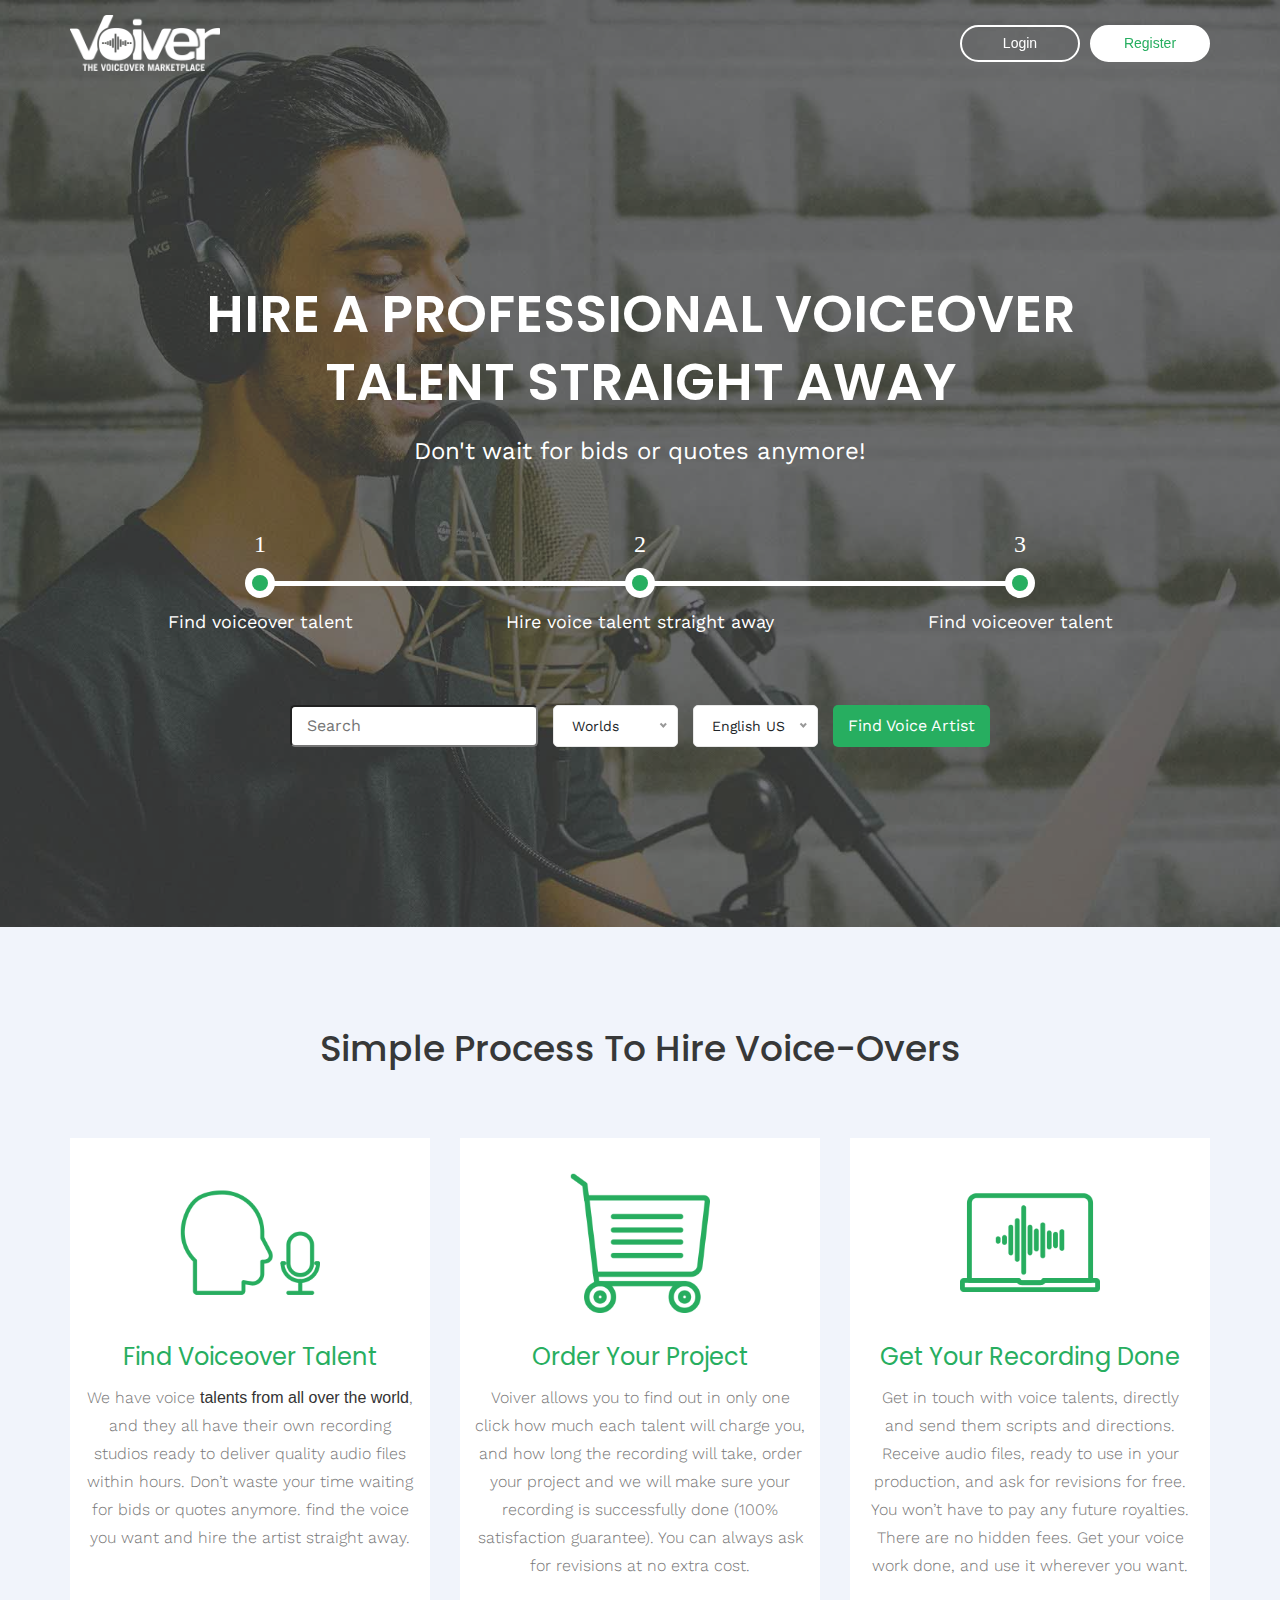
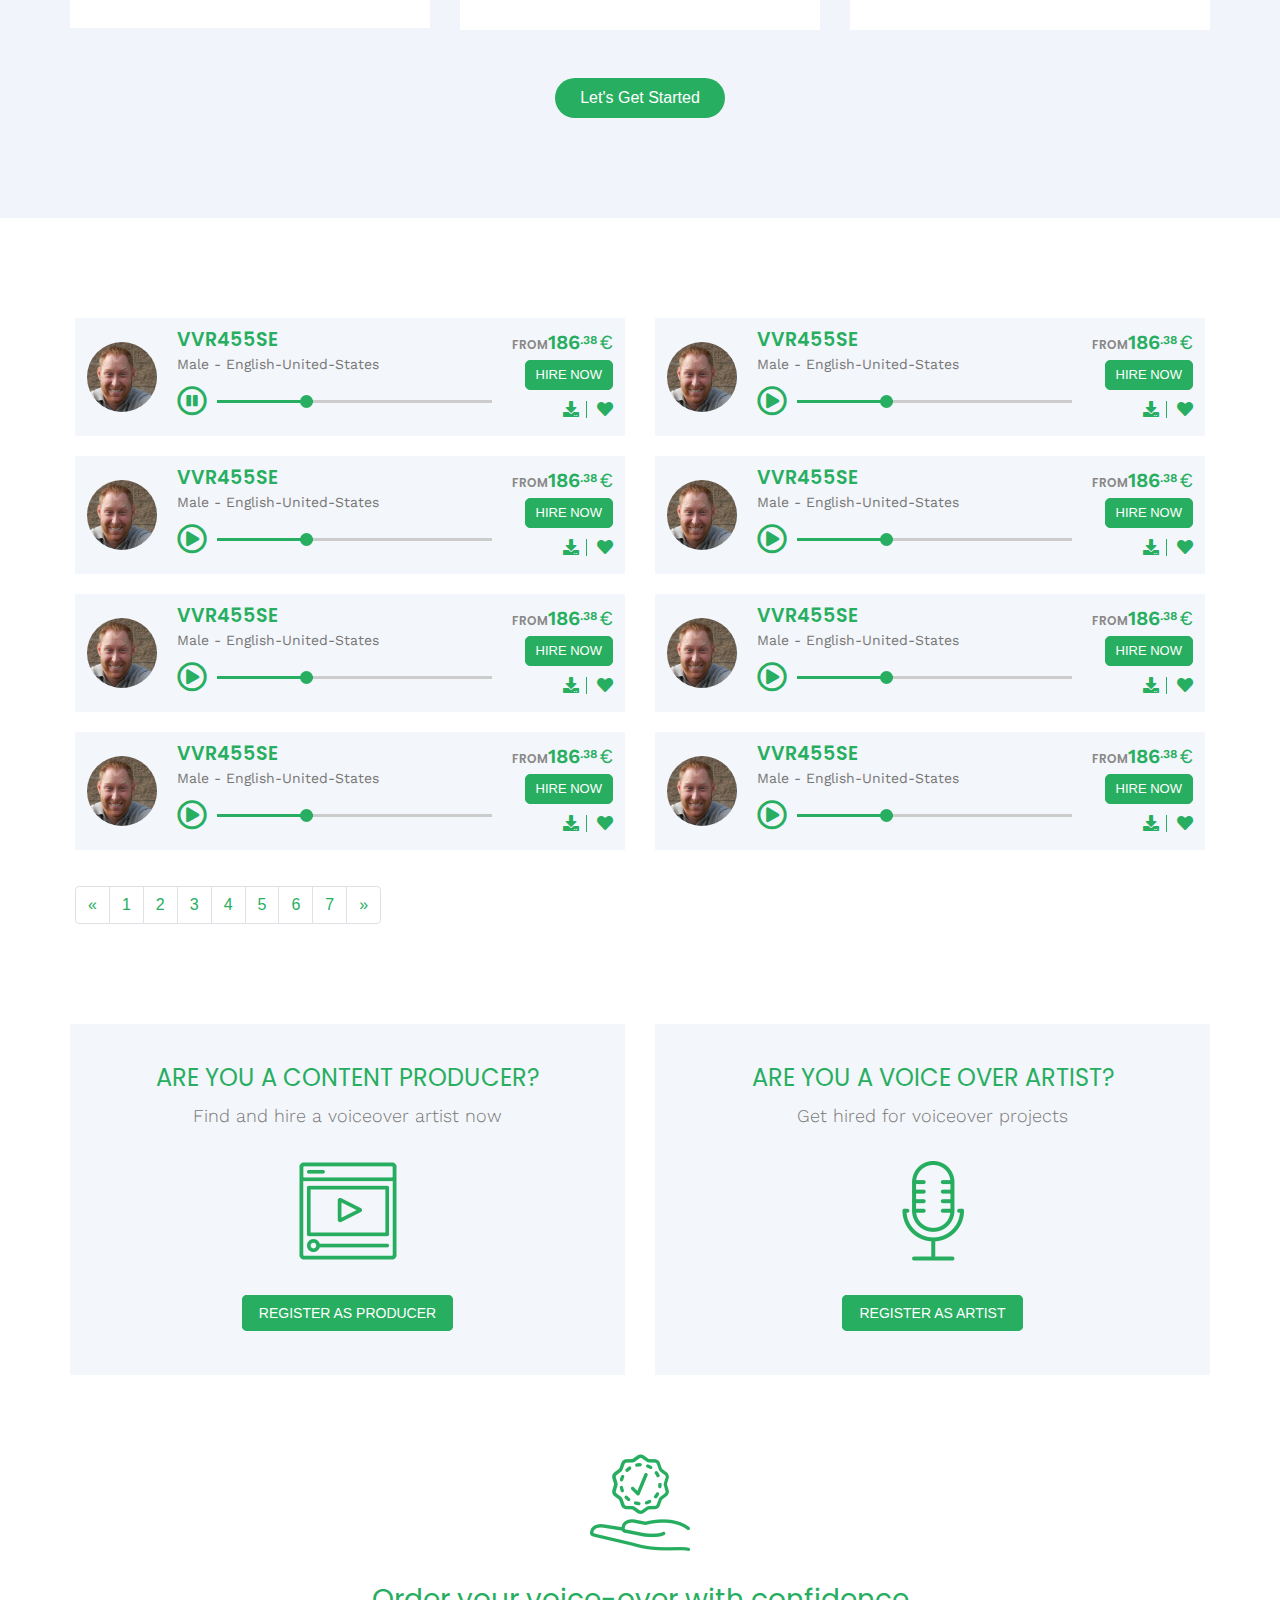
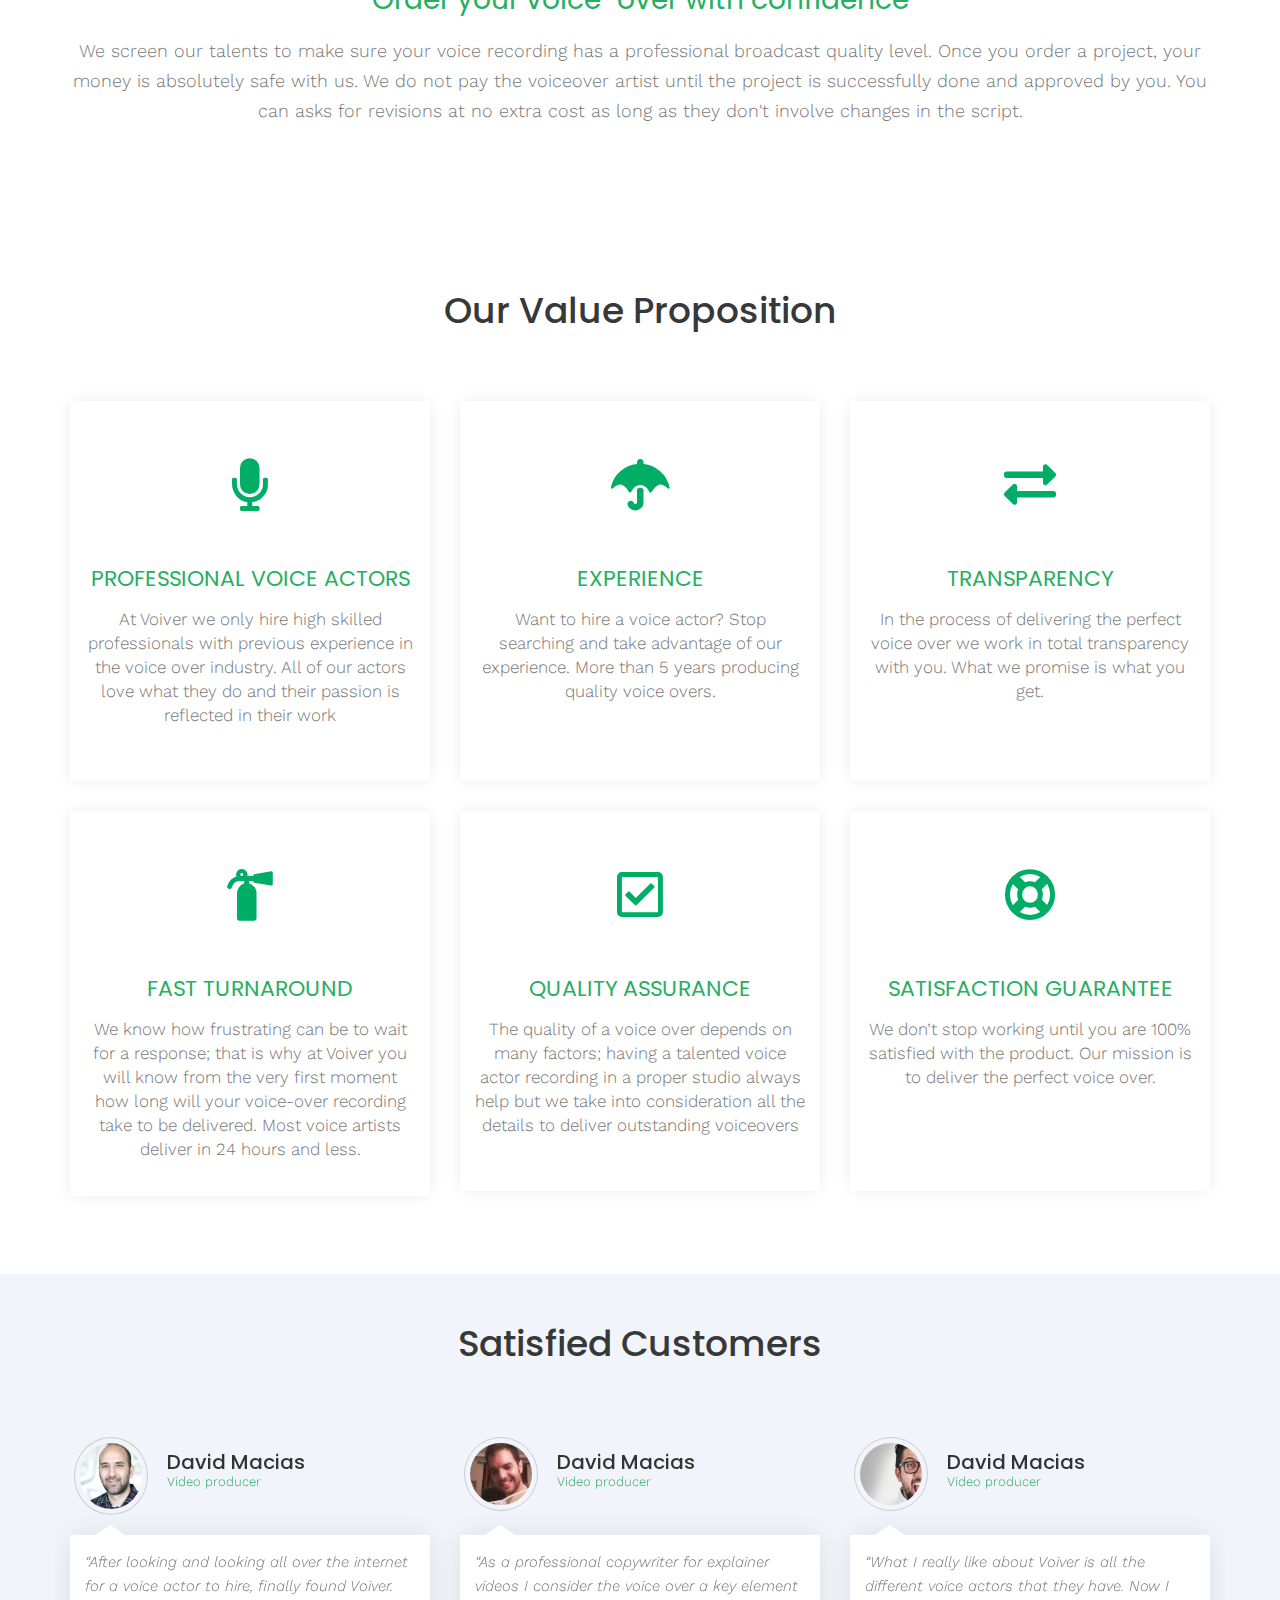
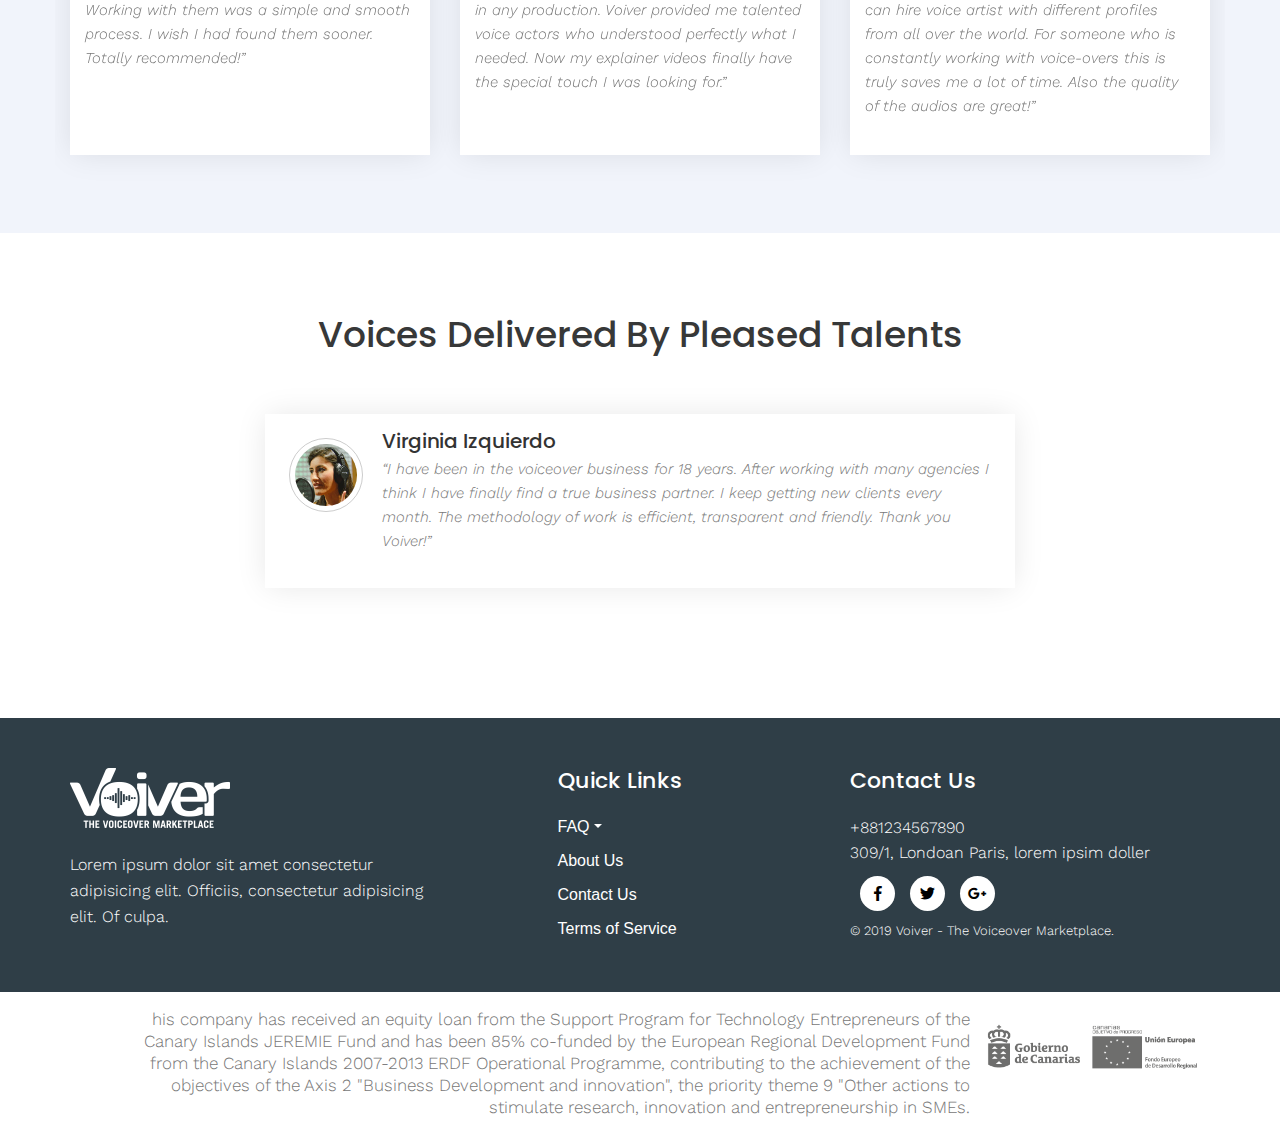
==== index.html @ 0ce69998 "logo changed" ====
<!doctype html>
<html class="no-js" lang="zxx">

<head>
  <meta charset="utf-8">
  <title>Title</title>
  <meta name="description" content="">
  <meta name="viewport" content="width=device-width, initial-scale=1">
  <!-- Favicons -->
  <link rel="shortcut icon" href="assets/img/favicon.png">

  <!-- All CSS Here-->
  <link rel="stylesheet" href="assets/css/bootstrap.min.css">
  <link rel="stylesheet" href="assets/css/fontawesome-all.min.css">
  <link rel="stylesheet" href="assets/css/slick.css">
  <link rel="stylesheet" href="assets/css/nice-select.css">
  <link rel="stylesheet" href="assets/css/meanmenu.css">
  <link rel="stylesheet" href="assets/css/default.css">
  <link rel="stylesheet" href="assets/css/style.css">
  <link rel="stylesheet" href="assets/css/responsive.css">
</head>

<body>
  <!--[if lte IE 9]>
    <p class="browserupgrade">You are using an <strong>outdated</strong> browser. Please <a href="https://browsehappy.com/">upgrade your browser</a> to improve your experience and security.</p>
  <![endif]-->



  <!--********************************
    ***** Code Start From Here *****
    ******************************** -->

  <!-- header area -->
  <nav id="main-nav">
    <div class="container">
      <div class="row">
        <div class="col-12 d-flex justify-content-between align-items-center">
          <div class="header-logo">
            <a href="index.html">
              <img class="logo logo-1" src="assets/img/logo.png" alt="">
              <img class="logo logo-2" src="assets/img/logo-2.png" alt="">
            </a>
          </div>
          <div class="header-reg" id="mobile-menu-active">
            <ul>
              <li><a href="#" class="header-login">login</a></li>
              <li><a href="#" class="header-regis">register</a></li>
            </ul>
          </div>
        </div>
      </div>
    </div>
    <div class="mobile-menu"></div>
  </nav>

  <section class="hero-area">
    <div class="container">
      <div class="row">
        <div class="col-12 hero-content-wrap text-center">
          <div class="hero-text">
            <h1>HIRE A PROFESSIONAL VOICEOVER TALENT STRAIGHT AWAY</h1>
            <p>Don't wait for bids or quotes anymore!</p>
          </div>
          <div class="work-process row no-gutters">
            <div class="single-workproc col-4 text-center">
              <div class="wp-nmbr">1</div>
              <div class="wp-point"><span></span></div>
              <div class="wp-pbar left"></div>
              <div class="wp-name">Find voiceover talent</div>
            </div>
            <div class="single-workproc col-4 text-center">
              <div class="wp-nmbr">2</div>
              <div class="wp-point"><span></span></div>
              <div class="wp-pbar center"></div>
              <div class="wp-name">Hire voice talent straight away</div>
            </div>
            <div class="single-workproc col-4 text-center">
              <div class="wp-nmbr">3</div>
              <div class="wp-point"><span></span></div>
              <div class="wp-pbar right"></div>
              <div class="wp-name">Find voiceover talent</div>
            </div>
          </div>
          <div class="hero-search">
            <form action="" class="d-md-flex align-items-center justify-content-center">
              <input type="text" placeholder="Search">
              <select>
                <option value="">Worlds</option>
                <option value="">Asia</option>
                <option value="">Europe</option>
                <option value="">America</option>
              </select>
              <select>
                <option value="">English US</option>
                <option value="">English UK</option>
                <option value="">Francis</option>
                <option value="">American</option>
              </select>
              <button type="submit">find voice artist</button>
            </form>
          </div>
        </div>
      </div>
    </div>
  </section>

  <!-- Hire process Section -->
  <section class="hire-process-wrap pt-100 pb-100">
    <div class="container">
      <div class="section-title text-center mb-60">
          <h2>Simple process to hire voice-overs</h2>
      </div>
      <div class="row text-center">
        <!-- Single Process -->
        <div class="col-lg-4">
          <div class="single-hire-process">
            <div class="icon-hire-process">
              <img src="assets/img/featured-img-1.png" alt="Image">
            </div>
            <div class="content-process">
              <h4>Find voiceover talent</h4>
              <p>We have voice <a href="#">talents from all over the world</a>, and they all have their own recording
                studios ready to deliver quality audio files within hours. Don’t waste your time waiting for bids or
                quotes anymore. find the voice you want and hire the artist straight away.</p>
            </div>
          </div>
        </div>
        <!-- Single Process end -->
        <!-- Single Process -->
        <div class="col-lg-4">
          <div class="single-hire-process">
            <div class="icon-hire-process">
              <img src="assets/img/featured-img-2.png" alt="Image">
            </div>
            <div class="content-process">
              <h4>Order your project</h4>
              <p>Voiver allows you to find out in only one click how much each talent will charge you, and how long the
                recording will take, order your project and we will make sure your recording is successfully done (100%
                satisfaction guarantee). You can always ask for revisions at no extra cost.</p>
            </div>
          </div>
        </div>
        <!-- Single Process end -->
        <!-- Single Process -->
        <div class="col-lg-4">
          <div class="single-hire-process">
            <div class="icon-hire-process">
              <img src="assets/img/featured-img-3.png" alt="Image">
            </div>
            <div class="content-process">
              <h4>Get your recording done</h4>
              <p>Get in touch with voice talents, directly and send them scripts and directions. Receive audio files,
                ready to use in your production, and ask for revisions for free. You won’t have to pay any future
                royalties. There are no hidden fees. Get your voice work done, and use it wherever you want.</p>
            </div>
          </div>
        </div>
        <!-- Single Process end -->
      </div>
      <div class="seemore-btn text-center mt-5">
        <a href="#">Let's get started</a>
      </div>
    </div>
  </section>
  <!-- Hire process Section end -->

  <!-- audio box area -->
  <div class="audio-area pb-100 pt-100">
    <div class="container">
      <div class="row">
        <!-- single audio box -->
        <div class="col-lg-6">
          <div class="single-audio-player">
            <div class="d-flex align-items-center">
              <div class="audio-img">
                <img src="assets/img/audio/audio-img-1.png" alt="">
              </div>
              <div class="audio-content">
                <div class="audio-title">
                  <h4>VVR455SE</h4>
                </div>
                <div class="audio-name">
                  <p>Male - English-United-States</p>
                </div>
                <div class="audio-playbox d-flex align-items-center">
                  <div class="audio-playbtn">
                    <i class="far fa-pause-circle"></i>
                  </div>
                  <div class="audio-playbar">
                    <span class="now-playtime"></span>
                  </div>
                </div>
              </div>
              <div class="audio-widget text-right d-none d-sm-block">
                <div class="audio-price"><span class="frm">from</span>186<span class="price-cent">.38</span><span
                    class="pricetag">&euro;</span></div>
                <div class="audio-buybtn"><a href="#" class="audio-buy">hire now</a></div>
                <div class="audio-wid-react">
                  <a href="" class="audio-download-btn"><i class="fas fa-download"></i></a>
                  <a href=""><i class="fas fa-heart"></i></a>
                </div>
              </div>
            </div>
            <div class="audio-widget-mobile justify-content-end d-flex align-items-center d-sm-none">
              <div class="audio-price mr-3"><span class="frm">from</span>186<span class="price-cent">.38</span><span
                  class="pricetag">&euro;</span></div>
              <div class="audio-buybtn mr-3"><a href="#" class="audio-buy">hire now</a></div>
              <div class="audio-wid-react">
                <a href="" class="audio-download-btn"><i class="fas fa-download"></i></a>
                <a href=""><i class="fas fa-heart"></i></a>
              </div>
            </div>
          </div>
        </div>
        <!-- single audio box end -->
        <!-- single audio box -->
        <div class="col-lg-6">
          <div class="single-audio-player">
            <div class="d-flex align-items-center">
              <div class="audio-img">
                <img src="assets/img/audio/audio-img-1.png" alt="">
              </div>
              <div class="audio-content">
                <div class="audio-title">
                  <h4>VVR455SE</h4>
                </div>
                <div class="audio-name">
                  <p>Male - English-United-States</p>
                </div>
                <div class="audio-playbox d-flex align-items-center">
                  <div class="audio-playbtn">
                    <i class="far fa-play-circle"></i>
                  </div>
                  <div class="audio-playbar">
                    <span class="now-playtime"></span>
                  </div>
                </div>
              </div>
              <div class="audio-widget text-right d-none d-sm-block">
                <div class="audio-price"><span class="frm">from</span>186<span class="price-cent">.38</span><span
                    class="pricetag">&euro;</span></div>
                <div class="audio-buybtn"><a href="#" class="audio-buy">hire now</a></div>
                <div class="audio-wid-react">
                  <a href="" class="audio-download-btn"><i class="fas fa-download"></i></a>
                  <a href=""><i class="fas fa-heart"></i></a>
                </div>
              </div>
            </div>
            <div class="audio-widget-mobile justify-content-end d-flex align-items-center d-sm-none">
              <div class="audio-price mr-3"><span class="frm">from</span>186<span class="price-cent">.38</span><span
                  class="pricetag">&euro;</span></div>
              <div class="audio-buybtn mr-3"><a href="#" class="audio-buy">hire now</a></div>
              <div class="audio-wid-react">
                <a href="" class="audio-download-btn"><i class="fas fa-download"></i></a>
                <a href=""><i class="fas fa-heart"></i></a>
              </div>
            </div>
          </div>
        </div>
        <!-- single audio box end -->
        <!-- single audio box -->
        <div class="col-lg-6">
          <div class="single-audio-player">
            <div class="d-flex align-items-center">
              <div class="audio-img">
                <img src="assets/img/audio/audio-img-1.png" alt="">
              </div>
              <div class="audio-content">
                <div class="audio-title">
                  <h4>VVR455SE</h4>
                </div>
                <div class="audio-name">
                  <p>Male - English-United-States</p>
                </div>
                <div class="audio-playbox d-flex align-items-center">
                  <div class="audio-playbtn">
                    <i class="far fa-play-circle"></i>
                  </div>
                  <div class="audio-playbar">
                    <span class="now-playtime"></span>
                  </div>
                </div>
              </div>
              <div class="audio-widget text-right d-none d-sm-block">
                <div class="audio-price"><span class="frm">from</span>186<span class="price-cent">.38</span><span
                    class="pricetag">&euro;</span></div>
                <div class="audio-buybtn"><a href="#" class="audio-buy">hire now</a></div>
                <div class="audio-wid-react">
                  <a href="" class="audio-download-btn"><i class="fas fa-download"></i></a>
                  <a href=""><i class="fas fa-heart"></i></a>
                </div>
              </div>
            </div>
            <div class="audio-widget-mobile justify-content-end d-flex align-items-center d-sm-none">
              <div class="audio-price mr-3"><span class="frm">from</span>186<span class="price-cent">.38</span><span
                  class="pricetag">&euro;</span></div>
              <div class="audio-buybtn mr-3"><a href="#" class="audio-buy">hire now</a></div>
              <div class="audio-wid-react">
                <a href="" class="audio-download-btn"><i class="fas fa-download"></i></a>
                <a href=""><i class="fas fa-heart"></i></a>
              </div>
            </div>
          </div>
        </div>
        <!-- single audio box end -->
        <!-- single audio box -->
        <div class="col-lg-6">
          <div class="single-audio-player">
            <div class="d-flex align-items-center">
              <div class="audio-img">
                <img src="assets/img/audio/audio-img-1.png" alt="">
              </div>
              <div class="audio-content">
                <div class="audio-title">
                  <h4>VVR455SE</h4>
                </div>
                <div class="audio-name">
                  <p>Male - English-United-States</p>
                </div>
                <div class="audio-playbox d-flex align-items-center">
                  <div class="audio-playbtn">
                    <i class="far fa-play-circle"></i>
                  </div>
                  <div class="audio-playbar">
                    <span class="now-playtime"></span>
                  </div>
                </div>
              </div>
              <div class="audio-widget text-right d-none d-sm-block">
                <div class="audio-price"><span class="frm">from</span>186<span class="price-cent">.38</span><span
                    class="pricetag">&euro;</span></div>
                <div class="audio-buybtn"><a href="#" class="audio-buy">hire now</a></div>
                <div class="audio-wid-react">
                  <a href="" class="audio-download-btn"><i class="fas fa-download"></i></a>
                  <a href=""><i class="fas fa-heart"></i></a>
                </div>
              </div>
            </div>
            <div class="audio-widget-mobile justify-content-end d-flex align-items-center d-sm-none">
              <div class="audio-price mr-3"><span class="frm">from</span>186<span class="price-cent">.38</span><span
                  class="pricetag">&euro;</span></div>
              <div class="audio-buybtn mr-3"><a href="#" class="audio-buy">hire now</a></div>
              <div class="audio-wid-react">
                <a href="" class="audio-download-btn"><i class="fas fa-download"></i></a>
                <a href=""><i class="fas fa-heart"></i></a>
              </div>
            </div>
          </div>
        </div>
        <!-- single audio box end -->
        <!-- single audio box -->
        <div class="col-lg-6">
          <div class="single-audio-player">
            <div class="d-flex align-items-center">
              <div class="audio-img">
                <img src="assets/img/audio/audio-img-1.png" alt="">
              </div>
              <div class="audio-content">
                <div class="audio-title">
                  <h4>VVR455SE</h4>
                </div>
                <div class="audio-name">
                  <p>Male - English-United-States</p>
                </div>
                <div class="audio-playbox d-flex align-items-center">
                  <div class="audio-playbtn">
                    <i class="far fa-play-circle"></i>
                  </div>
                  <div class="audio-playbar">
                    <span class="now-playtime"></span>
                  </div>
                </div>
              </div>
              <div class="audio-widget text-right d-none d-sm-block">
                <div class="audio-price"><span class="frm">from</span>186<span class="price-cent">.38</span><span
                    class="pricetag">&euro;</span></div>
                <div class="audio-buybtn"><a href="#" class="audio-buy">hire now</a></div>
                <div class="audio-wid-react">
                  <a href="" class="audio-download-btn"><i class="fas fa-download"></i></a>
                  <a href=""><i class="fas fa-heart"></i></a>
                </div>
              </div>
            </div>
            <div class="audio-widget-mobile justify-content-end d-flex align-items-center d-sm-none">
              <div class="audio-price mr-3"><span class="frm">from</span>186<span class="price-cent">.38</span><span
                  class="pricetag">&euro;</span></div>
              <div class="audio-buybtn mr-3"><a href="#" class="audio-buy">hire now</a></div>
              <div class="audio-wid-react">
                <a href="" class="audio-download-btn"><i class="fas fa-download"></i></a>
                <a href=""><i class="fas fa-heart"></i></a>
              </div>
            </div>
          </div>
        </div>
        <!-- single audio box end -->
        <!-- single audio box -->
        <div class="col-lg-6">
          <div class="single-audio-player">
            <div class="d-flex align-items-center">
              <div class="audio-img">
                <img src="assets/img/audio/audio-img-1.png" alt="">
              </div>
              <div class="audio-content">
                <div class="audio-title">
                  <h4>VVR455SE</h4>
                </div>
                <div class="audio-name">
                  <p>Male - English-United-States</p>
                </div>
                <div class="audio-playbox d-flex align-items-center">
                  <div class="audio-playbtn">
                    <i class="far fa-play-circle"></i>
                  </div>
                  <div class="audio-playbar">
                    <span class="now-playtime"></span>
                  </div>
                </div>
              </div>
              <div class="audio-widget text-right d-none d-sm-block">
                <div class="audio-price"><span class="frm">from</span>186<span class="price-cent">.38</span><span
                    class="pricetag">&euro;</span></div>
                <div class="audio-buybtn"><a href="#" class="audio-buy">hire now</a></div>
                <div class="audio-wid-react">
                  <a href="" class="audio-download-btn"><i class="fas fa-download"></i></a>
                  <a href=""><i class="fas fa-heart"></i></a>
                </div>
              </div>
            </div>
            <div class="audio-widget-mobile justify-content-end d-flex align-items-center d-sm-none">
              <div class="audio-price mr-3"><span class="frm">from</span>186<span class="price-cent">.38</span><span
                  class="pricetag">&euro;</span></div>
              <div class="audio-buybtn mr-3"><a href="#" class="audio-buy">hire now</a></div>
              <div class="audio-wid-react">
                <a href="" class="audio-download-btn"><i class="fas fa-download"></i></a>
                <a href=""><i class="fas fa-heart"></i></a>
              </div>
            </div>
          </div>
        </div>
        <!-- single audio box end -->
        <!-- single audio box -->
        <div class="col-lg-6">
          <div class="single-audio-player">
            <div class="d-flex align-items-center">
              <div class="audio-img">
                <img src="assets/img/audio/audio-img-1.png" alt="">
              </div>
              <div class="audio-content">
                <div class="audio-title">
                  <h4>VVR455SE</h4>
                </div>
                <div class="audio-name">
                  <p>Male - English-United-States</p>
                </div>
                <div class="audio-playbox d-flex align-items-center">
                  <div class="audio-playbtn">
                    <i class="far fa-play-circle"></i>
                  </div>
                  <div class="audio-playbar">
                    <span class="now-playtime"></span>
                  </div>
                </div>
              </div>
              <div class="audio-widget text-right d-none d-sm-block">
                <div class="audio-price"><span class="frm">from</span>186<span class="price-cent">.38</span><span
                    class="pricetag">&euro;</span></div>
                <div class="audio-buybtn"><a href="#" class="audio-buy">hire now</a></div>
                <div class="audio-wid-react">
                  <a href="" class="audio-download-btn"><i class="fas fa-download"></i></a>
                  <a href=""><i class="fas fa-heart"></i></a>
                </div>
              </div>
            </div>
            <div class="audio-widget-mobile justify-content-end d-flex align-items-center d-sm-none">
              <div class="audio-price mr-3"><span class="frm">from</span>186<span class="price-cent">.38</span><span
                  class="pricetag">&euro;</span></div>
              <div class="audio-buybtn mr-3"><a href="#" class="audio-buy">hire now</a></div>
              <div class="audio-wid-react">
                <a href="" class="audio-download-btn"><i class="fas fa-download"></i></a>
                <a href=""><i class="fas fa-heart"></i></a>
              </div>
            </div>
          </div>
        </div>
        <!-- single audio box end -->
        <!-- single audio box -->
        <div class="col-lg-6">
          <div class="single-audio-player">
            <div class="d-flex align-items-center">
              <div class="audio-img">
                <img src="assets/img/audio/audio-img-1.png" alt="">
              </div>
              <div class="audio-content">
                <div class="audio-title">
                  <h4>VVR455SE</h4>
                </div>
                <div class="audio-name">
                  <p>Male - English-United-States</p>
                </div>
                <div class="audio-playbox d-flex align-items-center">
                  <div class="audio-playbtn">
                    <i class="far fa-play-circle"></i>
                  </div>
                  <div class="audio-playbar">
                    <span class="now-playtime"></span>
                  </div>
                </div>
              </div>
              <div class="audio-widget text-right d-none d-sm-block">
                <div class="audio-price"><span class="frm">from</span>186<span class="price-cent">.38</span><span
                    class="pricetag">&euro;</span></div>
                <div class="audio-buybtn"><a href="#" class="audio-buy">hire now</a></div>
                <div class="audio-wid-react">
                  <a href="" class="audio-download-btn"><i class="fas fa-download"></i></a>
                  <a href=""><i class="fas fa-heart"></i></a>
                </div>
              </div>
            </div>
            <div class="audio-widget-mobile justify-content-end d-flex align-items-center d-sm-none">
              <div class="audio-price mr-3"><span class="frm">from</span>186<span class="price-cent">.38</span><span
                  class="pricetag">&euro;</span></div>
              <div class="audio-buybtn mr-3"><a href="#" class="audio-buy">hire now</a></div>
              <div class="audio-wid-react">
                <a href="" class="audio-download-btn"><i class="fas fa-download"></i></a>
                <a href=""><i class="fas fa-heart"></i></a>
              </div>
            </div>
          </div>
        </div>
        <!-- single audio box end -->
      </div>

      <div class="row mt-3">
        <div class="col-12">
          <nav aria-label="Page navigation example">
            <ul class="pagination">
              <li class="page-item">
                <a class="page-link" href="#" aria-label="Previous">
                  <span aria-hidden="true">&laquo;</span>
                </a>
              </li>
              <li class="page-item"><a class="page-link" href="#">1</a></li>
              <li class="page-item"><a class="page-link" href="#">2</a></li>
              <li class="page-item"><a class="page-link" href="#">3</a></li>
              <li class="page-item"><a class="page-link" href="#">4</a></li>
              <li class="page-item"><a class="page-link" href="#">5</a></li>
              <li class="page-item"><a class="page-link" href="#">6</a></li>
              <li class="page-item"><a class="page-link" href="#">7</a></li>
              <li class="page-item">
                <a class="page-link" href="#" aria-label="Next">
                  <span aria-hidden="true">&raquo;</span>
                </a>
              </li>
            </ul>
          </nav>
        </div>
      </div>
    </div>
  </div>

  <div class="register-area pb-100">
    <div class="container">
      <div class="row">
        <div class="col-md-6">
          <div class="single-register text-center">
            <h5>ARE YOU A CONTENT PRODUCER?</h5>
            <p>Find and hire a voiceover artist now</p>
            <div class="reg-img">
              <img src="assets/img/audio/voiver-icon-producer.png" alt="">
            </div>
            <div class="regbtn">
              <a href="#">Register as producer</a>
            </div>
          </div>
        </div>
        <div class="col-md-6">
          <div class="single-register text-center">
            <h5>ARE YOU A VOICE OVER ARTIST?</h5>
            <p>Get hired for voiceover projects</p>
            <div class="reg-img">
              <img src="assets/img/audio/voiver-icon-artist.png" alt="">
            </div>
            <div class="regbtn">
              <a href="#">Register as ARTIST</a>
            </div>
          </div>
        </div>
      </div>

      <div class="row mt-5">
        <div class="col-12 text-center">
          <div class="order-voice">
            <div class="ov-img">
              <img src="assets/img/audio/voiver-icon-satisfaction.png" alt="">
            </div>
            <div class="ov-content">
              <h4>Order your voice-over with confidence</h4>
              <p>We screen our talents to make sure your voice recording has a professional broadcast quality level.
                Once you order a project, your money is absolutely safe with us. We do not pay the voiceover artist
                until the project is successfully done and approved by you. You can asks for revisions at no extra cost
                as long as they don't involve changes in the script.</p>
            </div>
          </div>
        </div>
      </div>
    </div>
  </div>




  <!-- Service Area -->
  <section class="service-area-wrapper pt-5 pb-5">
    <div class="container">
        <div class="section-title text-center mb-60">
            <h2>Our value proposition</h2>
        </div>
      <div class="row text-center">
        <!-- Single Service -->
        <div class="col-md-6 col-lg-4">
          <div class="single-service">
            <div class="service-icon">
              <span><i class="fas fa-microphone"></i></span>
            </div>
            <div class="content">
              <h4>Professional Voice Actors</h4>
              <p>At Voiver we only hire high skilled professionals with previous experience in the voice over industry.
                All of our actors love what they do and their passion is reflected in their work</p>
            </div>
          </div>
        </div>
        <!-- Single Service -->
        <!-- Single Service -->
        <div class="col-md-6 col-lg-4">
          <div class="single-service">
            <div class="service-icon">
              <span><i class="fas fa-umbrella"></i></span>
            </div>
            <div class="content">
              <h4>Experience</h4>
              <p>Want to hire a voice actor? Stop searching and take advantage of our experience. More than 5 years
                producing quality voice overs.</p>
            </div>
          </div>
        </div>
        <!-- Single Service -->
        <!-- Single Service -->
        <div class="col-md-6 col-lg-4">
          <div class="single-service">
            <div class="service-icon">
              <span><i class="fas fa-exchange-alt"></i></span>
            </div>
            <div class="content">
              <h4>Transparency</h4>
              <p>In the process of delivering the perfect voice over we work in total transparency with you. What we
                promise is what you get.</p>
            </div>
          </div>
        </div>
        <!-- Single Service -->
        <!-- Single Service -->
        <div class="col-md-6 col-lg-4">
          <div class="single-service">
            <div class="service-icon">
              <span><i class="fas fa-fire-extinguisher"></i></span>
            </div>
            <div class="content">
              <h4>Fast turnaround</h4>
              <p>We know how frustrating can be to wait for a response; that is why at Voiver you will know from the
                very first moment how long will your voice-over recording take to be delivered. Most voice artists
                deliver in 24 hours and less. </p>
            </div>
          </div>
        </div>
        <!-- Single Service -->
        <!-- Single Service -->
        <div class="col-md-6 col-lg-4">
          <div class="single-service">
            <div class="service-icon">
              <span><i class="far fa-check-square"></i></span>
            </div>
            <div class="content">
              <h4>Quality assurance</h4>
              <p>The quality of a voice over depends on many factors; having a talented voice actor recording in a
                proper studio always help but we take into consideration all the details to deliver outstanding
                voiceovers</p>
            </div>
          </div>
        </div>
        <!-- Single Service -->
        <!-- Single Service -->
        <div class="col-md-6 col-lg-4">
          <div class="single-service">
            <div class="service-icon">
              <span><i class="far fa-life-ring"></i></span>
            </div>
            <div class="content">
              <h4>Satisfaction guarantee</h4>
              <p>We don’t stop working until you are 100% satisfied with the product. Our mission is to deliver the
                perfect voice over.</p>
            </div>
          </div>
        </div>
        <!-- Single Service -->
      </div>
    </div>
  </section>
  <!-- Service Area End -->


  <!-- Testomonial Slider Section -->
  <section class="testomnial-slider-section pt-5 pb-5">
    <div class="container">
        <div class="section-title text-center mb-60">
            <h2>Satisfied customers</h2>
        </div>
      <div class="row testomonial-slider-active">
        <!-- Single Slide -->
        <div class="col-xl-4">
          <div class="single-testomonial-slide">
            <div class="testomonial-author d-flex align-items-center">
              <div class="test-author-image">
                <img src="assets/img/test-img-1.jpg" class="w-100" alt="Image">
              </div>
              <div class="test-author-content">
                <a href="#">
                  <h6>David Macias</h6>
                </a>
                <span>Video producer</span>
              </div>
            </div>
            <div class="testomonial-text">
              <p>“After looking and looking all over the internet for a voice actor to hire, finally found Voiver.
                Working with them was a simple and smooth process. I wish I had found them sooner. Totally recommended!”
              </p>
            </div>
          </div>
        </div>
        <!-- Single Slide -->
        <div class="col-xl-4">
          <div class="single-testomonial-slide">
            <div class="testomonial-author d-flex align-items-center">
              <div class="test-author-image">
                <img src="assets/img/test-img-2.jpg" class="w-100" alt="Image">
              </div>
              <div class="test-author-content">
                <a href="#">
                  <h6>David Macias</h6>
                </a>
                <span>Video producer</span>
              </div>
            </div>
            <div class="testomonial-text">
              <p>“As a professional copywriter for explainer videos I consider the voice over a key element in any
                production. Voiver provided me talented voice actors who understood perfectly what I needed. Now my
                explainer videos finally have the special touch I was looking for.”</p>
            </div>
          </div>
        </div>
        <!-- Single Slide -->
        <div class="col-xl-4">
          <div class="single-testomonial-slide">
            <div class="testomonial-author d-flex align-items-center">
              <div class="test-author-image">
                <img src="assets/img/test-img-3.jpg" class="w-100" alt="Image">
              </div>
              <div class="test-author-content">
                <a href="#">
                  <h6>David Macias</h6>
                </a>
                <span>Video producer</span>
              </div>
            </div>
            <div class="testomonial-text">
              <p>“What I really like about Voiver is all the different voice actors that they have. Now I can hire voice
                artist with different profiles from all over the world. For someone who is constantly working with
                voice-overs this is truly saves me a lot of time. Also the quality of the audios are great!”</p>
            </div>
          </div>
        </div>
        <!-- Single Slide -->
      </div>
    </div>
  </section>
  <!-- Testomonial Slider Section End -->


  <!-- Voices delivered Testomonial -->
  <div class="voice-testomonial-wrap pt-80 pb-100">
    <div class="container">
        <div class="section-title text-center mb-20">
            <h2>Voices delivered by pleased talents</h2>
        </div>
      <div class="row justify-content-center">
        <div class="col-lg-8">
          <div class="voice-testomonial d-lg-flex">
            <div class="voice-testomonial-author">
              <img src="assets/img/test-img-4.jpg" class="w-100" alt="Image">
            </div>
            <div class="voice-testomonial-content">
              <a href="#">
                <h6>Virginia Izquierdo</h6>
              </a>
              <p>“I have been in the voiceover business for 18 years. After working with many agencies I think I have
                finally find a true business partner. I keep getting new clients every month. The methodology of work is
                efficient, transparent and friendly. Thank you Voiver!”</p>
            </div>
          </div>
        </div>
      </div>
    </div>
  </div>
  <!-- Voices delivered Testomonial End -->

  <!-- Footer Section -->
  <footer>
    <!-- Footer Wid -->
    <div class="footer-wid-wrapper">
      <div class="container">
        <div class="row justify-content-between">
          <!-- Single Widget -->
          <div class="col-md-4">
            <div class="single-footer-wid">
              <div class="footer-logo mb-4">
                <a href="#"><img src="assets/img/footer-logo.png" class="img-fluid" alt="Logo"></a>
              </div>
              <p>Lorem ipsum dolor sit amet consectetur adipisicing elit. Officiis, consectetur adipisicing elit. Of
                culpa.</p>
            </div>
          </div>
          <!-- Single Widget end -->
          <!-- Single Widget -->
          <div class="col-md-3 col-xl-2">
            <div class="single-footer-wid">
              <div class="title">
                <h4>Quick Links</h4>
              </div>
              <ul class="footer-links">
                <li class="dropdown"><a href="#" class="dropdown-toggle" data-toggle="dropdown" aria-haspopup="true"
                    aria-expanded="false">FAQ</a>
                  <!-- Dropdown Menu -->
                  <ul class="dropdown-menu">
                    <li><a href="#">FAQ for voiceover artists</a></li>
                    <li><a href="#">FAQ for clients</a></li>
                  </ul>
                </li>
                <li><a href="#">About Us</a></li>
                <li><a href="#">Contact Us</a></li>
                <li><a href="#">Terms of Service</a></li>
              </ul>
            </div>
          </div>
          <!-- Single Widget end -->
          <!-- Single Widget -->
          <div class="col-md-4">
            <div class="single-footer-wid">
              <div class="title">
                <h4>Contact Us</h4>
              </div>
              <p>+881234567890</p>
              <p>309/1, Londoan Paris, lorem ipsim doller</p>
              <ul class="footer-social-link">
                <li><a href="#"><i class="fab fa-facebook-f"></i></a></li>
                <li><a href="#"><i class="fab fa-twitter"></i></a></li>
                <li><a href="#"><i class="fab fa-google-plus-g"></i></a></li>
              </ul>
              <div class="copyright-text">
                <p>© 2019 Voiver - The Voiceover Marketplace.</p>
              </div>
            </div>
          </div>
          <!-- Single Widget end -->
        </div>
      </div>
    </div>
    <!-- Footer Wid -->
    <!-- Footer Copyright -->
    <div class="footer-bottom-wrap pt-3 pb-3">
      <div class="container">
        <div class="row">
          <div class="col-xl-12">
            <div class="footer-bottom d-lg-flex flex-row-reverse text-lg-right">
              <div class="image">
                <img src="assets/img/footer-img.png" class="img-fluid" alt="Image">
              </div>
              <div class="content-text">
                <p>his company has received an equity loan from the Support Program for Technology Entrepreneurs of the
                  Canary Islands JEREMIE Fund and has been 85% co-funded by the European Regional Development Fund from
                  the Canary Islands 2007-2013 ERDF Operational Programme, contributing to the achievement of the
                  objectives of the Axis 2 "Business Development and innovation", the priority theme 9 "Other actions to
                  stimulate research, innovation and entrepreneurship in SMEs.</p>
              </div>
            </div>
          </div>
        </div>
      </div>
    </div>
    <!-- Footer Copyright End -->
  </footer>
  <!-- Footer Section End -->




  <!-- Code end -->


  <!-- All js file -->
  <script src="assets/js/vendor/modernizr-3.6.0.min.js"></script>
  <script src="assets/js/vendor/jquery-1.12.4.min.js"></script>
  <script src="assets/js/popper.min.js"></script>
  <script src="assets/js/bootstrap.min.js"></script>
  <!-- Plugins -->
  <script src="assets/js/slick.min.js"></script>
  <script src="assets/js/jquery.nice-select.min.js"></script>
  <script src="assets/js/jquery.meanmenu.min.js"></script>
  <script src="assets/js/plugin.js"></script>
  <!-- Custom JS -->
  <script src="assets/js/main.js"></script>

</body>

</html>
---- assets/css/nice-select.css ----
.nice-select {
  -webkit-tap-highlight-color: transparent;
  background-color: #fff;
  border-radius: 5px;
  border: solid 1px #e8e8e8;
  box-sizing: border-box;
  clear: both;
  cursor: pointer;
  display: block;
  float: left;
  font-family: inherit;
  font-size: 14px;
  font-weight: normal;
  height: 42px;
  line-height: 40px;
  outline: none;
  padding-left: 18px;
  padding-right: 30px;
  position: relative;
  text-align: left !important;
  -webkit-transition: all 0.2s ease-in-out;
  transition: all 0.2s ease-in-out;
  -webkit-user-select: none;
     -moz-user-select: none;
      -ms-user-select: none;
          user-select: none;
  white-space: nowrap;
  width: auto; }
  .nice-select:hover {
    border-color: #dbdbdb; }
  .nice-select:active, .nice-select.open, .nice-select:focus {
    border-color: #999; }
  .nice-select:after {
    border-bottom: 2px solid #999;
    border-right: 2px solid #999;
    content: '';
    display: block;
    height: 5px;
    margin-top: -4px;
    pointer-events: none;
    position: absolute;
    right: 12px;
    top: 50%;
    -webkit-transform-origin: 66% 66%;
        -ms-transform-origin: 66% 66%;
            transform-origin: 66% 66%;
    -webkit-transform: rotate(45deg);
        -ms-transform: rotate(45deg);
            transform: rotate(45deg);
    -webkit-transition: all 0.15s ease-in-out;
    transition: all 0.15s ease-in-out;
    width: 5px; }
  .nice-select.open:after {
    -webkit-transform: rotate(-135deg);
        -ms-transform: rotate(-135deg);
            transform: rotate(-135deg); }
  .nice-select.open .list {
    opacity: 1;
    pointer-events: auto;
    -webkit-transform: scale(1) translateY(0);
        -ms-transform: scale(1) translateY(0);
            transform: scale(1) translateY(0); }
  .nice-select.disabled {
    border-color: #ededed;
    color: #999;
    pointer-events: none; }
    .nice-select.disabled:after {
      border-color: #cccccc; }
  .nice-select.wide {
    width: 100%; }
    .nice-select.wide .list {
      left: 0 !important;
      right: 0 !important; }
  .nice-select.right {
    float: right; }
    .nice-select.right .list {
      left: auto;
      right: 0; }
  .nice-select.small {
    font-size: 12px;
    height: 36px;
    line-height: 34px; }
    .nice-select.small:after {
      height: 4px;
      width: 4px; }
    .nice-select.small .option {
      line-height: 34px;
      min-height: 34px; }
  .nice-select .list {
    background-color: #fff;
    border-radius: 5px;
    box-shadow: 0 0 0 1px rgba(68, 68, 68, 0.11);
    box-sizing: border-box;
    margin-top: 4px;
    opacity: 0;
    overflow: hidden;
    padding: 0;
    pointer-events: none;
    position: absolute;
    top: 100%;
    left: 0;
    -webkit-transform-origin: 50% 0;
        -ms-transform-origin: 50% 0;
            transform-origin: 50% 0;
    -webkit-transform: scale(0.75) translateY(-21px);
        -ms-transform: scale(0.75) translateY(-21px);
            transform: scale(0.75) translateY(-21px);
    -webkit-transition: all 0.2s cubic-bezier(0.5, 0, 0, 1.25), opacity 0.15s ease-out;
    transition: all 0.2s cubic-bezier(0.5, 0, 0, 1.25), opacity 0.15s ease-out;
    z-index: 9; }
    .nice-select .list:hover .option:not(:hover) {
      background-color: transparent !important; }
  .nice-select .option {
    cursor: pointer;
    font-weight: 400;
    line-height: 40px;
    list-style: none;
    min-height: 40px;
    outline: none;
    padding-left: 18px;
    padding-right: 29px;
    text-align: left;
    -webkit-transition: all 0.2s;
    transition: all 0.2s; }
    .nice-select .option:hover, .nice-select .option.focus, .nice-select .option.selected.focus {
      background-color: #f6f6f6; }
    .nice-select .option.selected {
      font-weight: bold; }
    .nice-select .option.disabled {
      background-color: transparent;
      color: #999;
      cursor: default; }

.no-csspointerevents .nice-select .list {
  display: none; }

.no-csspointerevents .nice-select.open .list {
  display: block; }
---- assets/css/default.css ----
/* Deafult Margin & Padding */
/*-- Margin Top --*/
.mt-5 {
	margin-top: 5px;
}
.mt-10 {
	margin-top: 10px;
}
.mt-15 {
	margin-top: 15px;
}
.mt-20 {
	margin-top: 20px;
}
.mt-25 {
	margin-top: 25px;
}
.mt-30 {
	margin-top: 30px;
}
.mt-35 {
	margin-top: 35px;
}
.mt-40 {
	margin-top: 40px;
}
.mt-45 {
	margin-top: 45px;
}
.mt-50 {
	margin-top: 50px;
}
.mt-55 {
	margin-top: 55px;
}
.mt-60 {
	margin-top: 60px;
}
.mt-65 {
	margin-top: 65px;
}
.mt-70 {
	margin-top: 70px;
}
.mt-75 {
	margin-top: 75px;
}
.mt-80 {
	margin-top: 80px;
}
.mt-85 {
	margin-top: 85px;
}
.mt-90 {
	margin-top: 90px;
}
.mt-95 {
	margin-top: 95px;
}
.mt-100 {
	margin-top: 100px;
}
.mt-105 {
	margin-top: 105px;
}
.mt-110 {
	margin-top: 110px;
}
.mt-115 {
	margin-top: 115px;
}
.mt-120 {
	margin-top: 120px;
}
.mt-125 {
	margin-top: 125px;
}
.mt-130 {
	margin-top: 130px;
}
.mt-135 {
	margin-top: 135px;
}
.mt-140 {
	margin-top: 140px;
}
.mt-145 {
	margin-top: 145px;
}
.mt-150 {
	margin-top: 150px;
}
.mt-155 {
	margin-top: 155px;
}
.mt-160 {
	margin-top: 160px;
}
.mt-165 {
	margin-top: 165px;
}
.mt-170 {
	margin-top: 170px;
}
.mt-175 {
	margin-top: 175px;
}
.mt-180 {
	margin-top: 180px;
}
.mt-185 {
	margin-top: 185px;
}
.mt-190 {
	margin-top: 190px;
}
.mt-195 {
	margin-top: 195px;
}
.mt-200 {
	margin-top: 200px;
}
/*-- Margin Bottom --*/

.mb-5 {
	margin-bottom: 5px;
}
.mb-10 {
	margin-bottom: 10px;
}
.mb-15 {
	margin-bottom: 15px;
}
.mb-20 {
	margin-bottom: 20px;
}
.mb-25 {
	margin-bottom: 25px;
}
.mb-30 {
	margin-bottom: 30px;
}
.mb-35 {
	margin-bottom: 35px;
}
.mb-40 {
	margin-bottom: 40px;
}
.mb-45 {
	margin-bottom: 45px;
}
.mb-50 {
	margin-bottom: 50px;
}
.mb-55 {
	margin-bottom: 55px;
}
.mb-60 {
	margin-bottom: 60px;
}
.mb-65 {
	margin-bottom: 65px;
}
.mb-70 {
	margin-bottom: 70px;
}
.mb-75 {
	margin-bottom: 75px;
}
.mb-80 {
	margin-bottom: 80px;
}
.mb-85 {
	margin-bottom: 85px;
}
.mb-90 {
	margin-bottom: 90px;
}
.mb-95 {
	margin-bottom: 95px;
}
.mb-100 {
	margin-bottom: 100px;
}
.mb-105 {
	margin-bottom: 105px;
}
.mb-110 {
	margin-bottom: 110px;
}
.mb-115 {
	margin-bottom: 115px;
}
.mb-120 {
	margin-bottom: 120px;
}
.mb-125 {
	margin-bottom: 125px;
}
.mb-130 {
	margin-bottom: 130px;
}
.mb-135 {
	margin-bottom: 135px;
}
.mb-140 {
	margin-bottom: 140px;
}
.mb-145 {
	margin-bottom: 145px;
}
.mb-150 {
	margin-bottom: 150px;
}
.mb-155 {
	margin-bottom: 155px;
}
.mb-160 {
	margin-bottom: 160px;
}
.mb-165 {
	margin-bottom: 165px;
}
.mb-170 {
	margin-bottom: 170px;
}
.mb-175 {
	margin-bottom: 175px;
}
.mb-180 {
	margin-bottom: 180px;
}
.mb-185 {
	margin-bottom: 185px;
}
.mb-190 {
	margin-bottom: 190px;
}
.mb-195 {
	margin-bottom: 195px;
}
.mb-200 {
	margin-bottom: 200px;
}
/*-- Padding Top --*/

.pt-5 {
	padding-top: 5px;
}
.pt-10 {
	padding-top: 10px;
}
.pt-15 {
	padding-top: 15px;
}
.pt-20 {
	padding-top: 20px;
}
.pt-25 {
	padding-top: 25px;
}
.pt-30 {
	padding-top: 30px;
}
.pt-35 {
	padding-top: 35px;
}
.pt-40 {
	padding-top: 40px;
}
.pt-45 {
	padding-top: 45px;
}
.pt-50 {
	padding-top: 50px;
}
.pt-55 {
	padding-top: 55px;
}
.pt-60 {
	padding-top: 60px;
}
.pt-65 {
	padding-top: 65px;
}
.pt-70 {
	padding-top: 70px;
}
.pt-75 {
	padding-top: 75px;
}
.pt-80 {
	padding-top: 80px;
}
.pt-85 {
	padding-top: 85px;
}
.pt-90 {
	padding-top: 90px;
}
.pt-95 {
	padding-top: 95px;
}
.pt-100 {
	padding-top: 100px;
}
.pt-105 {
	padding-top: 105px;
}
.pt-110 {
	padding-top: 110px;
}
.pt-115 {
	padding-top: 115px;
}
.pt-120 {
	padding-top: 120px;
}
.pt-125 {
	padding-top: 125px;
}
.pt-130 {
	padding-top: 130px;
}
.pt-135 {
	padding-top: 135px;
}
.pt-140 {
	padding-top: 140px;
}
.pt-145 {
	padding-top: 145px;
}
.pt-150 {
	padding-top: 150px;
}
.pt-155 {
	padding-top: 155px;
}
.pt-160 {
	padding-top: 160px;
}
.pt-165 {
	padding-top: 165px;
}
.pt-170 {
	padding-top: 170px;
}
.pt-175 {
	padding-top: 175px;
}
.pt-180 {
	padding-top: 180px;
}
.pt-185 {
	padding-top: 185px;
}
.pt-190 {
	padding-top: 190px;
}
.pt-195 {
	padding-top: 195px;
}
.pt-200 {
	padding-top: 200px;
}
/*-- Padding Bottom --*/

.pb-5 {
	padding-bottom: 5px;
}
.pb-10 {
	padding-bottom: 10px;
}
.pb-15 {
	padding-bottom: 15px;
}
.pb-20 {
	padding-bottom: 20px;
}
.pb-25 {
	padding-bottom: 25px;
}
.pb-30 {
	padding-bottom: 30px;
}
.pb-35 {
	padding-bottom: 35px;
}
.pb-40 {
	padding-bottom: 40px;
}
.pb-45 {
	padding-bottom: 45px;
}
.pb-50 {
	padding-bottom: 50px;
}
.pb-55 {
	padding-bottom: 55px;
}
.pb-60 {
	padding-bottom: 60px;
}
.pb-65 {
	padding-bottom: 65px;
}
.pb-70 {
	padding-bottom: 70px;
}
.pb-75 {
	padding-bottom: 75px;
}
.pb-80 {
	padding-bottom: 80px;
}
.pb-85 {
	padding-bottom: 85px;
}
.pb-90 {
	padding-bottom: 90px;
}
.pb-95 {
	padding-bottom: 95px;
}
.pb-100 {
	padding-bottom: 100px;
}
.pb-105 {
	padding-bottom: 105px;
}
.pb-110 {
	padding-bottom: 110px;
}
.pb-115 {
	padding-bottom: 115px;
}
.pb-120 {
	padding-bottom: 120px;
}
.pb-125 {
	padding-bottom: 125px;
}
.pb-130 {
	padding-bottom: 130px;
}
.pb-135 {
	padding-bottom: 135px;
}
.pb-140 {
	padding-bottom: 140px;
}
.pb-145 {
	padding-bottom: 145px;
}
.pb-150 {
	padding-bottom: 150px;
}
.pb-155 {
	padding-bottom: 155px;
}
.pb-160 {
	padding-bottom: 160px;
}
.pb-165 {
	padding-bottom: 165px;
}
.pb-170 {
	padding-bottom: 170px;
}
.pb-175 {
	padding-bottom: 175px;
}
.pb-180 {
	padding-bottom: 180px;
}
.pb-185 {
	padding-bottom: 185px;
}
.pb-190 {
	padding-bottom: 190px;
}
.pb-195 {
	padding-bottom: 195px;
}
.pb-200 {
	padding-bottom: 200px;
}



/*-- Padding Left --*/
.pl-0 {
	padding-left: 0px;
}
.pl-5 {
	padding-left: 5px;
}
.pl-10 {
	padding-left: 10px;
}
.pl-15 {
	padding-left: 15px;
}
.pl-20{
	padding-left: 20px;
}
.pl-25 {
	padding-left: 35px;
}
.pl-30 {
	padding-left: 30px;
}
.pl-35 {
	padding-left: 35px;
}

.pl-35 {
	padding-left: 35px;
}

.pl-40 {
	padding-left: 40px;
}

.pl-45 {
	padding-left: 45px;
}

.pl-50 {
	padding-left: 50px;
}

.pl-55 {
	padding-left: 55px;
}

.pl-60 {
	padding-left: 60px;
}
.pl-65 {
	padding-left: 65px;
}
.pl-70 {
	padding-left: 70px;
}
.pl-75 {
	padding-left: 75px;
}
.pl-80 {
	padding-left: 80px;
}
.pl-85 {
	padding-left: 80px;
}
.pl-90 {
	padding-left: 90px;
}
.pl-95 {
	padding-left: 95px;
}
.pl-100 {
	padding-left: 100px;
}


/*-- Padding Right --*/
.pr-0 {
	padding-right: 0px;
}
.pr-5 {
	padding-right: 5px;
}
.pr-10 {
	padding-right: 10px;
}
.pr-15 {
	padding-right: 15px;
}
.pr-20{
	padding-right: 20px;
}
.pr-25 {
	padding-right: 35px;
}
.pr-30 {
	padding-right: 30px;
}
.pr-35 {
	padding-right: 35px;
}

.pr-35 {
	padding-right: 35px;
}

.pr-40 {
	padding-right: 40px;
}

.pr-45 {
	padding-right: 45px;
}

.pr-50 {
	padding-right: 50px;
}

.pr-55 {
	padding-right: 55px;
}

.pr-60 {
	padding-right: 60px;
}
.pr-65 {
	padding-right: 65px;
}
.pr-70 {
	padding-right: 70px;
}
.pr-75 {
	padding-right: 75px;
}
.pr-80 {
	padding-right: 80px;
}
.pr-85 {
	padding-right: 80px;
}
.pr-90 {
	padding-right: 90px;
}
.pr-95 {
	padding-right: 95px;
}
.pr-100 {
	padding-right: 100px;
}






.pr-75 {
	padding-right: 75px;
}


/* Background Color */

.gray-bg {
	background: #f7f7fd;
}
.white-bg {
	background: #fff;
}
.black-bg {
	background: #222;
}
/* Color */

.white {
	color: #fff;
}
.black {
	color: #222;
}
/* black overlay */

[data-overlay] {
	position: relative;
}
[data-overlay]::before {
	background: #000 none repeat scroll 0 0;
	content: "";
	height: 100%;
	left: 0;
	position: absolute;
	top: 0;
	width: 100%;
	z-index: 1;
}
[data-overlay="3"]::before {
	opacity: 0.3;
}
[data-overlay="4"]::before {
	opacity: 0.4;
}
[data-overlay="5"]::before {
	opacity: 0.5;
}
[data-overlay="6"]::before {
	opacity: 0.6;
}
[data-overlay="7"]::before {
	opacity: 0.7;
}
[data-overlay="8"]::before {
	opacity: 0.8;
}
[data-overlay="9"]::before {
	opacity: 0.9;
}
---- assets/css/style.css ----
/* google fonts */
@import url('https://fonts.googleapis.com/css?family=Poppins:300,400,500,600,700|Work+Sans:300,400,500,600,700,800');

/* 1. Theme default css */
body {
	font-family: 'Work Sans', sans-serif;
	font-weight: 300;
    font-style: normal;
    overflow-x: hidden;
}

a,
.button,
button {
	-webkit-transition: all 0.3s ease-out 0s;
	-moz-transition: all 0.3s ease-out 0s;
	-ms-transition: all 0.3s ease-out 0s;
	-o-transition: all 0.3s ease-out 0s;
	transition: all 0.3s ease-out 0s;
}

a:hover {
	text-decoration: none;
}

a:focus,
button:focus,
input:focus,
textarea:focus {
	text-decoration: none;
	outline: none;
}

button {
	cursor: pointer
}

.uppercase {
	text-transform: uppercase;
}

.capitalize {
	text-transform: capitalize;
}

h1,
h2,
h3,
h4,
h5,
h6 {
	font-family: 'Poppins', sans-serif;
	font-weight: normal;
	color: #333333;
	margin-top: 0px;
	font-style: normal;
	font-weight: 400;
	text-transform: normal;
}

h1 {
	font-size: 40px;
	font-weight: 500;
}

h2 {
	font-size: 35px;
}

h3 {
	font-size: 28px;
}

h4 {
	font-size: 22px;
}

h5 {
	font-size: 18px;
}

h6 {
	font-size: 16px;
}

ul {
	margin: 0px;
	padding: 0px;
}

li {
	list-style: none
}

p {
	font-size: 17px;
	font-weight: normal;
	line-height: 30px;
	color: #777777;
	margin-bottom: 15px;
}

a {
	color: #333;
	font-family: sans-serif;
	font-weight: 500;
}

/* rsl css */
/* audio playder */
.single-audio-player {
	background: #F3F6FA;
	padding: 12px;
	margin-bottom: 20px;
}

.audio-img {
	width: 70px;
}

.audio-img img {
	width: 100%;
	border-radius: 50%;
}

.audio-price {
	font-size: 20px;
	font-weight: 600;
	color: #27ae60;
	line-height: 1;
	margin-bottom: 8px;
}

.audio-price span.frm {
	color: #888;
	font-size: 12px;
	text-transform: uppercase;
	font-family: 'Poppins', sans-serif;
}

.audio-content {
	padding-left: 20px;
	margin-right: 20px;
	flex: 1 1 auto;
}

.audio-title h4 {
	font-size: 19px;
	color: #27ae60;
	margin-bottom: 0;
	font-weight: 600;
	line-height: 1;
}

.audio-name p {
	font-size: 14px;
	margin-bottom: 0;
}

.audio-widget {
	margin-left: auto;
}

span.price-cent {
	font-size: 12px;
	position: relative;
	top: -5px;
}

span.pricetag {
	font-weight: 400;
	margin-left: 2px;
}

a.audio-buy {
	background: #27ae60;
	color: #fff;
	padding: 4px 10px;
	text-transform: uppercase;
	font-size: 13px;
	border: 1px solid #27ae60;
	border-radius: 5px;
	margin-bottom: 8px;
	display: inline-block;
}

.audio-wid-react a {
	color: #27ae60;
	display: inline-block;
}

a.audio-download-btn {
	margin-right: 5px;
	padding-right: 7px;
	border-right: 1px solid;
	line-height: 1;
}

a.audio-buy:hover {
	background: transparent;
	color: #27ae60;
}

.audio-playbar {
	width: 100%;
	height: 3px;
	background: #ccc;
	position: relative;
	cursor: pointer;
}

.audio-playbtn {
	font-size: 30px;
	margin-right: 10px;
	color: #27ae60;
	cursor: pointer;
}

span.now-playtime {
	position: relative;
	display: block;
	width: 35%;
	height: 100%;
	background: #27ae60;
}

span.now-playtime:after {
	content: '';
	position: absolute;
	top: -5px;
	right: 0;
	width: 13px;
	height: 13px;
	background: #27ae60;
	border-radius: 50%;
}

.audio-area .row {
	margin-left: -10px !important;
	margin-right: -10px !important;
}

.audio-area .col-md-6 {
	padding-right: 10px !important;
	padding-left: 10px !important;
}

.audio-area .page-link {
	color: #27ae60;
}

/* register area */

.single-register {
	background: #f3f6fa;
	padding-top: 40px;
	padding: 40px 20px;
	padding-bottom: 50px;
	margin-bottom: 30px;
}

.single-register.text-center h5 {
	font-size: 24px;
	font-weight: 400;
	color: #27ae60;
	text-transform: uppercase;
}

.single-register.text-center p {
	font-size: 18px;
	font-weight: 300;
	margin-bottom: 30px;
}

.reg-img img {
	max-width: 100px;
}

.reg-img {
	margin-bottom: 40px;
}

.regbtn a {
	background: #27ae60;
	padding: 8px 15px;
	color: #fff;
	font-size: 14px;
	text-transform: uppercase;
	border-radius: 5px;
	border: 2px solid #27ae60;
}

.regbtn a:hover {
	background: transparent;
	color: #27ae60;
}

.ov-img img {
	max-width: 100px;
}

.ov-img {
	margin-bottom: 30px;
}

.ov-content h4 {
	font-size: 28px;
	font-weight: 400;
	color: #27ae60;
	margin-bottom: 20px;
}

.ov-content p {
	font-size: 18px;
	font-weight: 300;
}

/* nav */

.header-logo img {
	max-width: 150px;
	transition: .3s;
	-webkit-transition: .3s;
	-moz-transition: .3s;
	-ms-transition: .3s;
	-o-transition: .3s;
}

nav#main-nav {
	background: transparent;
	padding: 15px 0;
	transition: .3s;
	position: fixed;
	width: 100%;
	z-index: 9999;
	-webkit-transition: .3s;
	-moz-transition: .3s;
	-ms-transition: .3s;
	-o-transition: .3s;
}

.header-reg a {
	display: inline-block;
	color: #27ae60;
	background: #fff;
	padding: 6px 22px;
	min-width: 120px;
	text-align: center;
	border-radius: 30px;
	text-transform: capitalize;
	font-size: 14px;
	border: 2px solid #fff;
}

.header-reg a.header-login {
	margin-right: 5px;
	background: transparent;
	color: #fff;
	border-color: #fff;
}

nav.scrolled .header-reg a.header-regis {
	border-color: #fff;
}

.header-reg a.header-login:hover {
	background: #fff;
	color: #27ae60;
}

.header-reg a:hover {
	background: transparent;
	color: #fff;
	border-color: #fff;
}

nav.scrolled {
	background: #27ae60 !important;
}

nav.scrolled .header-logo img {
	max-width: 120px;
}

/* hero */
section.hero-area {
	background: url('../img/hero-bg.jpg');
	background-size: cover;
	background-position: center;
	background-repeat: no-repeat;
	position: relative;
	padding: 180px 0;
	padding-top: 280px;
}

section.hero-area:after {
	content: '';
	position: absolute;
	width: 100%;
	height: 100%;
	top: 0;
	left: 0;
	background: rgba(60, 64, 70, 0.7);
	z-index: 1;
}

.hero-content-wrap{
	position: relative;
	z-index: 2;
}

.hero-text {
    padding: 0 120px;
}

.hero-text h1 {
    color: #fff;
    margin-bottom: 20px;
    font-size: 52px;
    font-weight: 600;
    line-height: 68px;
}

.hero-text p {
    color: #fff;
    font-size: 24px;
    margin-bottom: 60px;
}

.hero-search input {
    display: block;
    margin-right: 15px;
    padding: 7px 15px;
    border-radius: 5px;
}

.hero-search .nice-select {
    min-width: 125px;
    text-align: center;
    margin-right: 15px;
}

.hero-search form button {
    padding: 9px 15px;
    display: block;
    background: #27ae60;
    border: none;
    text-transform: capitalize;
    border-radius: 5px;
    color: #fff;
}

.hero-search form button:hover {
    background: #fff;
    color: #27ae60;
}

.nice-select .list {
    width: 100%;
    max-height: 160px;
    overflow-y: auto;
}

.single-workproc {
    color: #fff;
}

.wp-nmbr {
    font-size: 24px;
    font-weight: 500;
    font-family: serif;
    margin-bottom: 6px;
}

.single-workproc .wp-point span {
    display: inline-block;
    width: 30px;
    height: 30px;
    border-radius: 50%;
    background: white;
    position: relative;
}

.single-workproc .wp-point span:after {
    position: absolute;
    content: '';
    width: 16px;
    height: 16px;
    background: #27ae60;
    border-radius: 50%;
    left: 7px;
    top: 7px;
}

.wp-name {
    font-size: 18px;
    font-weight: 400;
    margin-top: 22px;
}

.wp-pbar {
    width: 100%;
    height: 5px;
    background: white;
    z-index: -1;
    margin-top: -24px;
}

.wp-pbar.left {
    width: 50%;
    margin-left: auto;
}

.wp-pbar.right {
    width: 50%;
    margin-right: auto;
}

.work-process {
    margin-bottom: 70px;
}

/* redwan */


/* Service Section */
.single-service {
    padding: 25px 15px;
    padding-bottom: 35px;
    box-shadow: 0 0px 15px -2px rgba(0, 0, 0, .1);
    margin-bottom: 30px;
    min-height: 380px;
}

.single-service .service-icon {
    width: 120px;
    margin: 0 auto;
    height: 120px;
    margin-bottom: 20px;
    border: 1px solid transparent;
    border-radius: 50%;
    -webkit-border-radius: 50%;
    -moz-border-radius: 50%;
    -ms-border-radius: 50%;
    -o-border-radius: 50%;
    transition: all 0.4s;
    -webkit-transition: all 0.4s;
    -moz-transition: all 0.4s;
    -ms-transition: all 0.4s;
    -o-transition: all 0.4s;
}


.single-service:hover .service-icon {
    border-color: #00AD67
}

.single-service .service-icon span {
    font-size: 52px;
    display: inline-block;
    color: #00AD67; 
    line-height: 119px;
}

.single-service .content h4 {
    font-size: 22px;
    margin-bottom: 15px;
    font-weight: 400;
    color: #27ae60;
    text-transform: uppercase;
}

.single-service .content p {
    font-size: 17px;
    line-height: 24px;
    margin-bottom: 0;
    font-weight: 300;
}

/* Service Section end */


/* Hire Process */
.single-hire-process .icon-hire-process {
    padding: 0 110px;
    padding-bottom: 30px;
}

.single-hire-process {
    background-color: #fff;
    padding: 35px 0;
}

.single-hire-process .icon-hire-process img {
    max-width: 100%;
}

.single-hire-process .content-process h4 {
    font-weight: 600;
    text-transform: capitalize;
    margin-bottom: 12px;
    font-weight: 400;
    font-size: 24px;
    color: #27ae60;
}

.single-hire-process .content-process p {
    font-size: 16px;
    line-height: 28px;
    padding: 0 15px;
    font-weight: 300;
}

section.hire-process-wrap {
    background-color: #F1F4FB;
}

/* Hire Process end */


/* Testomonial  */

.testomnial-slider-section {
    background-color: #F1F4FB;
}

.slick-slide:focus {
    outline: none;
}

.voice-testomonial-author,
.testomonial-author .test-author-image {
    width: 82px;
    height: 82px;
    border-radius: 50%;
    overflow: hidden;
    margin-right: 10px;
    margin-right: 15px;
    padding: 4px;
}

.voice-testomonial-content h6,
.testomonial-author .test-author-content h6 {
    font-size: 20px;
    font-weight: 500;
    margin-bottom: 0;
    line-height: 15px;
}

.testomonial-author .test-author-content span {
    font-size: 13px;
    display: block;
    line-height: 24px;
    color: #27ae60;
}

.voice-testomonial-author img,
.testomonial-author .test-author-image img {
    padding: 5px;
    border: 1px solid #ccc;
    border-radius: 50%;
    -webkit-border-radius: 50%;
    -moz-border-radius: 50%;
    -ms-border-radius: 50%;
    -o-border-radius: 50%;
}

.voice-testomonial-content {
    width: calc(100% - 100px);
}

.voice-testomonial-content p {
    margin-top: 8px;
}

.voice-testomonial-content p,
.testomonial-text p {
    font-size: 15px;
    line-height: 24px;
    font-weight: 300;
    font-style: italic;
}

.testomonial-text {
    position: relative;
    padding: 15px;
    box-shadow: 0 0px 30px -2px rgba(0, 0, 0, .1);
    min-height: 220px;
    margin-bottom: 30px;
    margin-top: 20px;
    background-color: #fff;
}

.testomonial-text::before {
    content: "";
    position: absolute;
    top: -10px;
    left: 25px;
    width: 0;
    height: 0;
    border-bottom: 10px solid white;
    border-right: 15px solid transparent;
    border-top: 0px solid transparent;
    border-left: 15px solid transparent;
}

.voice-testomonial {
    box-shadow: 0 0px 30px -2px rgba(0, 0, 0, .1);
    padding: 20px;
    margin: 30px 0;
}

/* Testomonial  End */




/* Footer Style */
.footer-wid-wrapper {
    background-color: #2f3e47;
    padding: 50px 0;
}

.single-footer-wid a,
.single-footer-wid p {
    color: #fff;
}

.single-footer-wid .footer-logo {
    width: 160px;
}

.single-footer-wid p {
    margin-bottom: 0;
    font-size: 16px;
    font-weight: 300;
    line-height: 1.6;
}

ul.footer-social-link {
    padding-top: 10px;
    padding-left: 5px;
    padding-bottom: 10px;
}

ul.footer-social-link li {
    display: inline-block;
    margin: 0 5px;
}

ul.footer-social-link li a {
    width: 35px;
    height: 35px;
    line-height: 35px;
    display: block;
    background-color: #fff;
    color: #000;
    text-align: center;
    border-radius: 50%;
    font-size: 15px;
    -webkit-border-radius: 50%;
    -moz-border-radius: 50%;
    -ms-border-radius: 50%;
    -o-border-radius: 50%;
}

ul.footer-social-link li a:hover {
    color: #fff;
    background-color: #27ae60;
}

.copyright-text p {
    margin-bottom: 0;
    font-size: 13px;
}

.single-footer-wid .title h4 {
    color: #fff;
    font-size: 22px;
    text-transform: capitalize;
    font-weight: 500;
    margin-bottom: 15px;
    padding-bottom: 5px;
}

ul.footer-links li {
    margin-bottom: 10px;
}

ul.footer-links li:last-child {
    margin-bottom: 0;
}

ul.footer-links li ul.dropdown-menu li a {
    color: #000;
}

ul.footer-links li ul.dropdown-menu {
    width: 200px;
    padding-left: 10px;
}

.single-footer-wid a:hover {
    color: #00AD67;
}

/* Footer Style End*/

/* Footer Bottom */
.footer-bottom .image {
    width: 230px;
    margin-left: 10px;
    padding-top: 10px;
}

.footer-bottom .content-text {
    width: calc(100% - 300px);
}

.footer-bottom .content-text p {
    line-height: 22px;
    font-size: 17px;
    margin-bottom: 0;
    font-weight: 300;
}

/* Footer Bottom End */

.section-title h2 {
    font-size: 36px;
    color: #373838;
    font-weight: 500;
    text-transform: capitalize;
    position: relative;
    display: inline-block;
}

.seemore-btn a {
    font-size: 16px;
    display: inline-block;
    background: #27ae60;
    padding: 8px 25px;
    color: #fff;
    text-transform: capitalize;
    border-radius: 30px;
}

.header-reg ul li {
    display: inline-block;
}

/* fixing */
.header-logo {
    width: 150px;
    height: 57px;
    position: relative;
    transition: .3s;
    -webkit-transition: .3s;
    -moz-transition: .3s;
    -ms-transition: .3s;
    -o-transition: .3s;
}
nav.scrolled .header-logo {
    width: 120px;
    height: 45px;
}

.header-logo img.logo {
    position: absolute;
    left: 0;
}

img.logo.logo-2 {
    opacity: 0;
}
nav.scrolled img.logo.logo-1 {
    opacity: 0;
}
nav.scrolled img.logo.logo-2 {
    opacity: 1;
}
---- assets/css/responsive.css ----
/* ***Responsive media query*** */

/* Extra large devices (large desktops, 1200px and up) */
@media (min-width: 1200px){
    .single-hire-process {
        background-color: #fff;
        padding: 35px 0;
        min-height: 490px;
    }
}

/* Large devices (desktops, 992px and up) */
@media (min-width: 992px) and (max-width: 1199.98px) {

    /* Process */
    .single-hire-process {
        padding: 35px 0;
        height: 100%;
    }

    /* Service */
    .single-service {
        min-height: 410px;
    }

    .single-service .service-icon {
        width: 100px;
        height: 100px;
    }

    .single-service .service-icon span {
        font-size: 40px;
        line-height: 100px;
    }

    /* Testomonial */
    .testomonial-text {
        min-height: 270px;
    }
}

/* Medium devices (tablets, 768px and up) */
@media (min-width: 768px) and (max-width: 991.98px) {

    /* Process */
    .single-hire-process {
        margin-bottom: 40px;
    }

    .icon-hire-process img {
        width: 110px;
    }

    .content-process {
        padding: 0 50px;
    }

    /* Service */
    .single-service .service-icon {
        width: 95px;
        height: 95px;
    }

    .single-service .service-icon span {
        font-size: 42px;
        line-height: 94px;
    }

    /* footer Bottom */
    .footer-bottom .content-text {
        width: 100%;
    }

    .footer-bottom .image {
        width: auto;
        margin-left: 0;
        padding-top: 0;
        padding-bottom: 20px;
    }
}

/* Extra small devices (portrait phones, less than 768px) */
@media (max-width: 767.98px) {

    /* Process */
    .single-hire-process .icon-hire-process {
        padding: 0 95px;
        padding-bottom: 30px;
    }

    .single-hire-process {
        background-color: #fff;
        padding: 25px 5px;
        margin-bottom: 40px;
    }

    /* Service */
    .single-service .service-icon {
        width: 90px;
        height: 90px;
    }

    .single-service .service-icon span {
        font-size: 42px;
        line-height: 89px;
    }

    .single-service {
        min-height: auto;
    }

    /* testomonial */
    .testomonial-text {
        margin-bottom: 0;
    }

    .voice-testomonial-content {
        width: 100%;
    }

    .voice-testomonial-author,
    .testomonial-author .test-author-image {
        margin-bottom: 15px;
    }

    /* Footer */
    .single-footer-wid {
        margin-bottom: 40px;
    }

    .footer-wid-wrapper {
        padding: 50px 0;
        padding-bottom: 20px;
    }

    .footer-bottom .content-text {
        width: 100%;
    }

    .footer-bottom .image {
        width: 100%;
        margin-left: 0;
        padding-top: 0;
        padding-bottom: 20px;
    }

    .hero-text {
        padding: 0;
    }

    .hero-text h1 {
        font-size: 32px;
        line-height: 42px;
    }

    .hero-text p {
        font-size: 18px;
        margin-bottom: 40px;
    }

    section.hero-area {
        padding: 80px 0;
        padding-top: 180px;
    }

    .hero-search {
        max-width: 480px;
        margin: auto;
    }

    .hero-search form button {
        display: block;
        width: 100%;
        margin-top: 15px;
    }

    .hero-search .nice-select {
        width: 100%;
        display: block;
        margin-bottom: 10px;
    }

    .hero-search input {
        width: 100%;
        margin-bottom: 10px;
    }

    .testomonial-text {
        min-height: 160px;
    }

    .section-title h2 {
        font-size: 32px;
        color: #27ae60;
        font-weight: 300;
    }
}

/* Small devices (landscape phones, 576px and up) */
@media (max-width: 576px) {
    a.audio-buy {
        margin-bottom: 0px;
    }

    .audio-price {
        margin-bottom: 0px;
    }

    .hero-search {
        max-width: 360px;
    }

    .header-logo img {
        max-width: 120px;
    }
}

/* Small devices (landscape phones, 576px and up) */
@media (min-width: 576px) and (max-width: 767.98px) { 
    /* Process */
    .single-hire-process .icon-hire-process {
         padding: 0 0px;
         padding-bottom: 30px;
     }
     .icon-hire-process img {
       width: 105px;
     }
     .testomonial-text {
       min-height: auto;
     }
 }
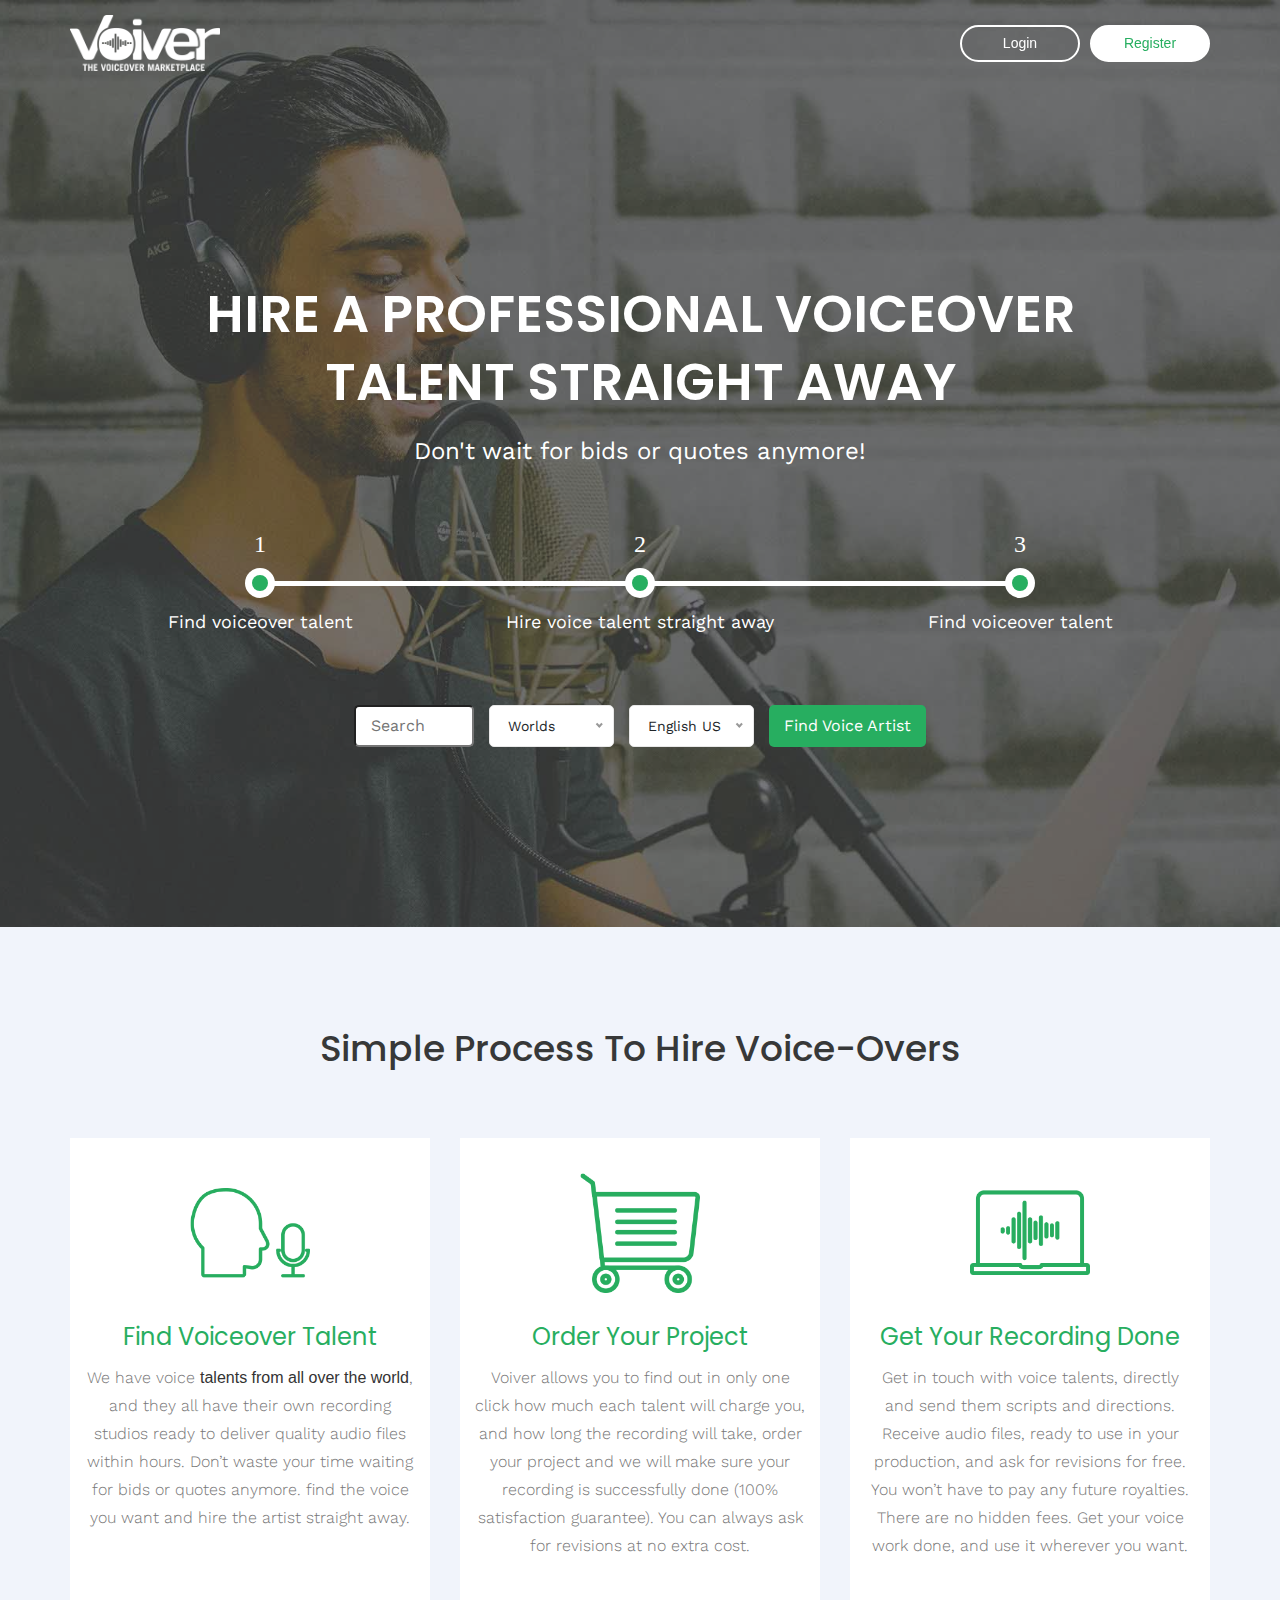
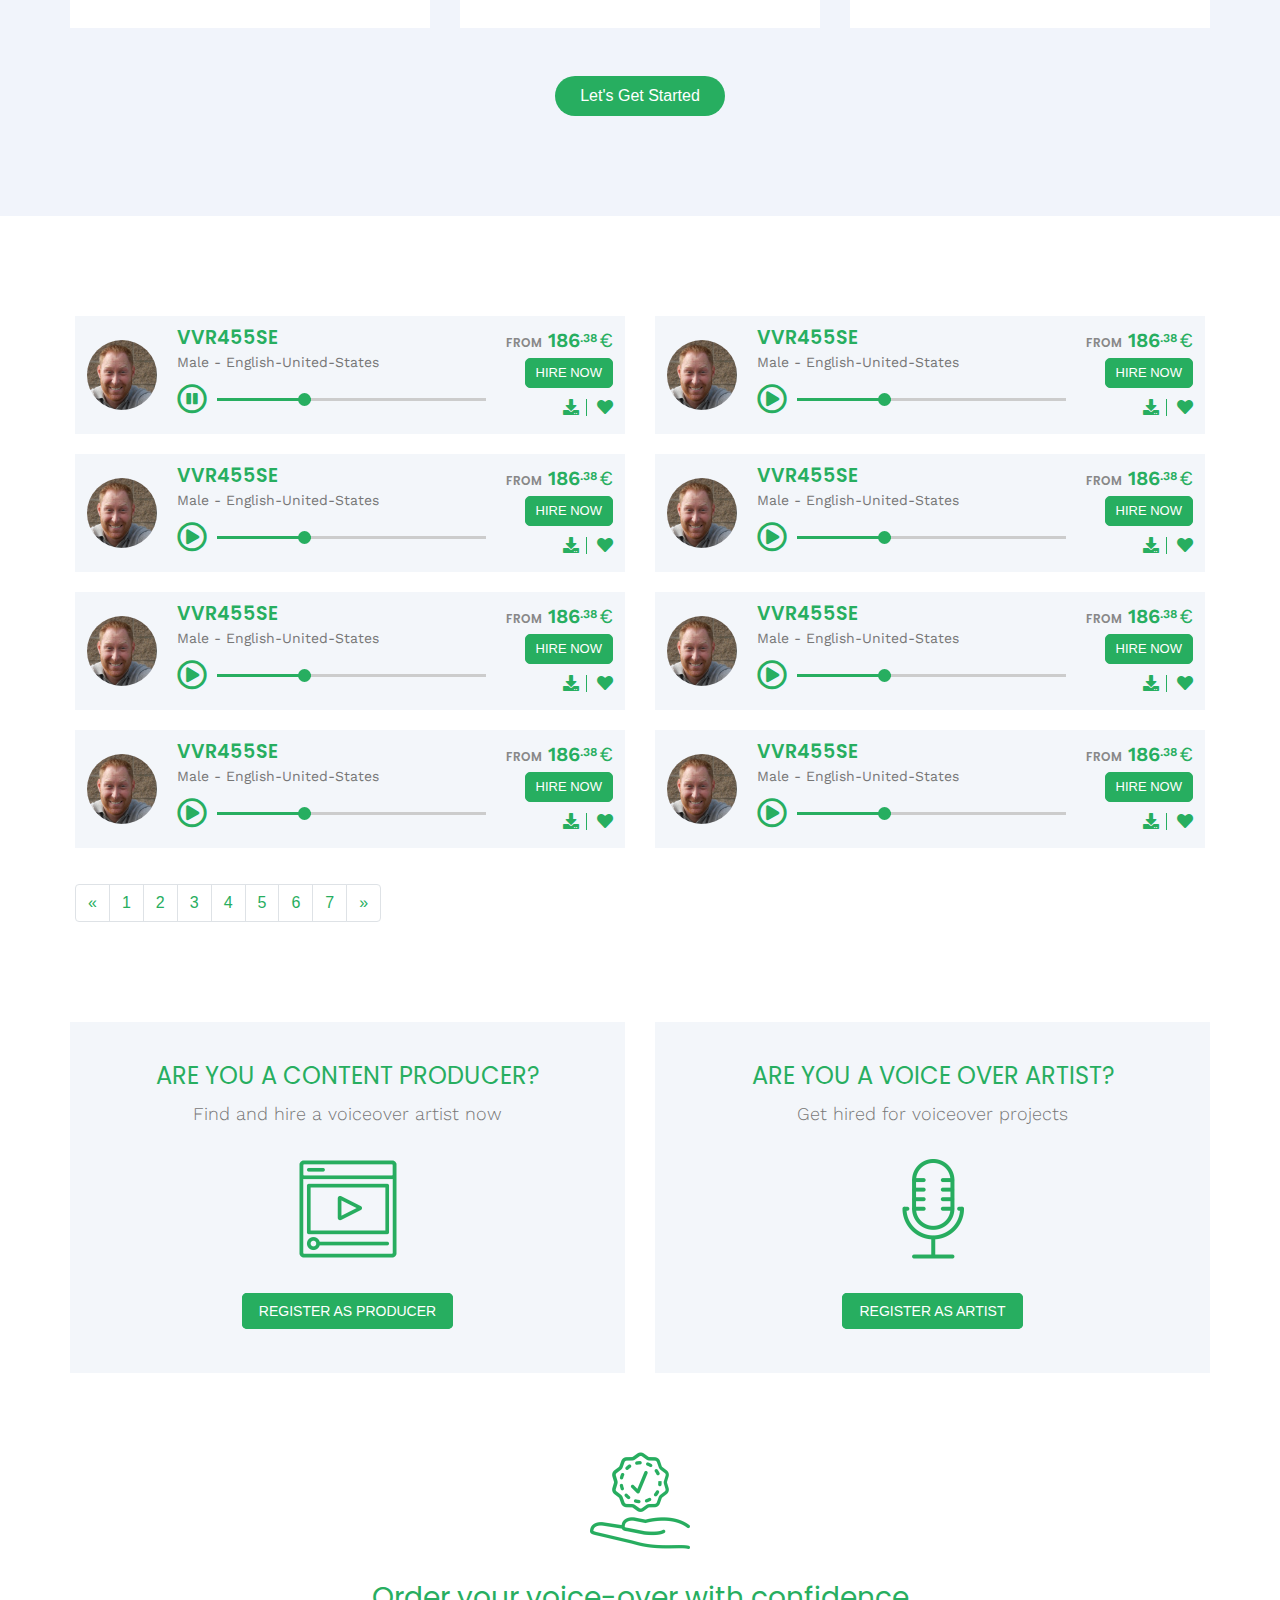
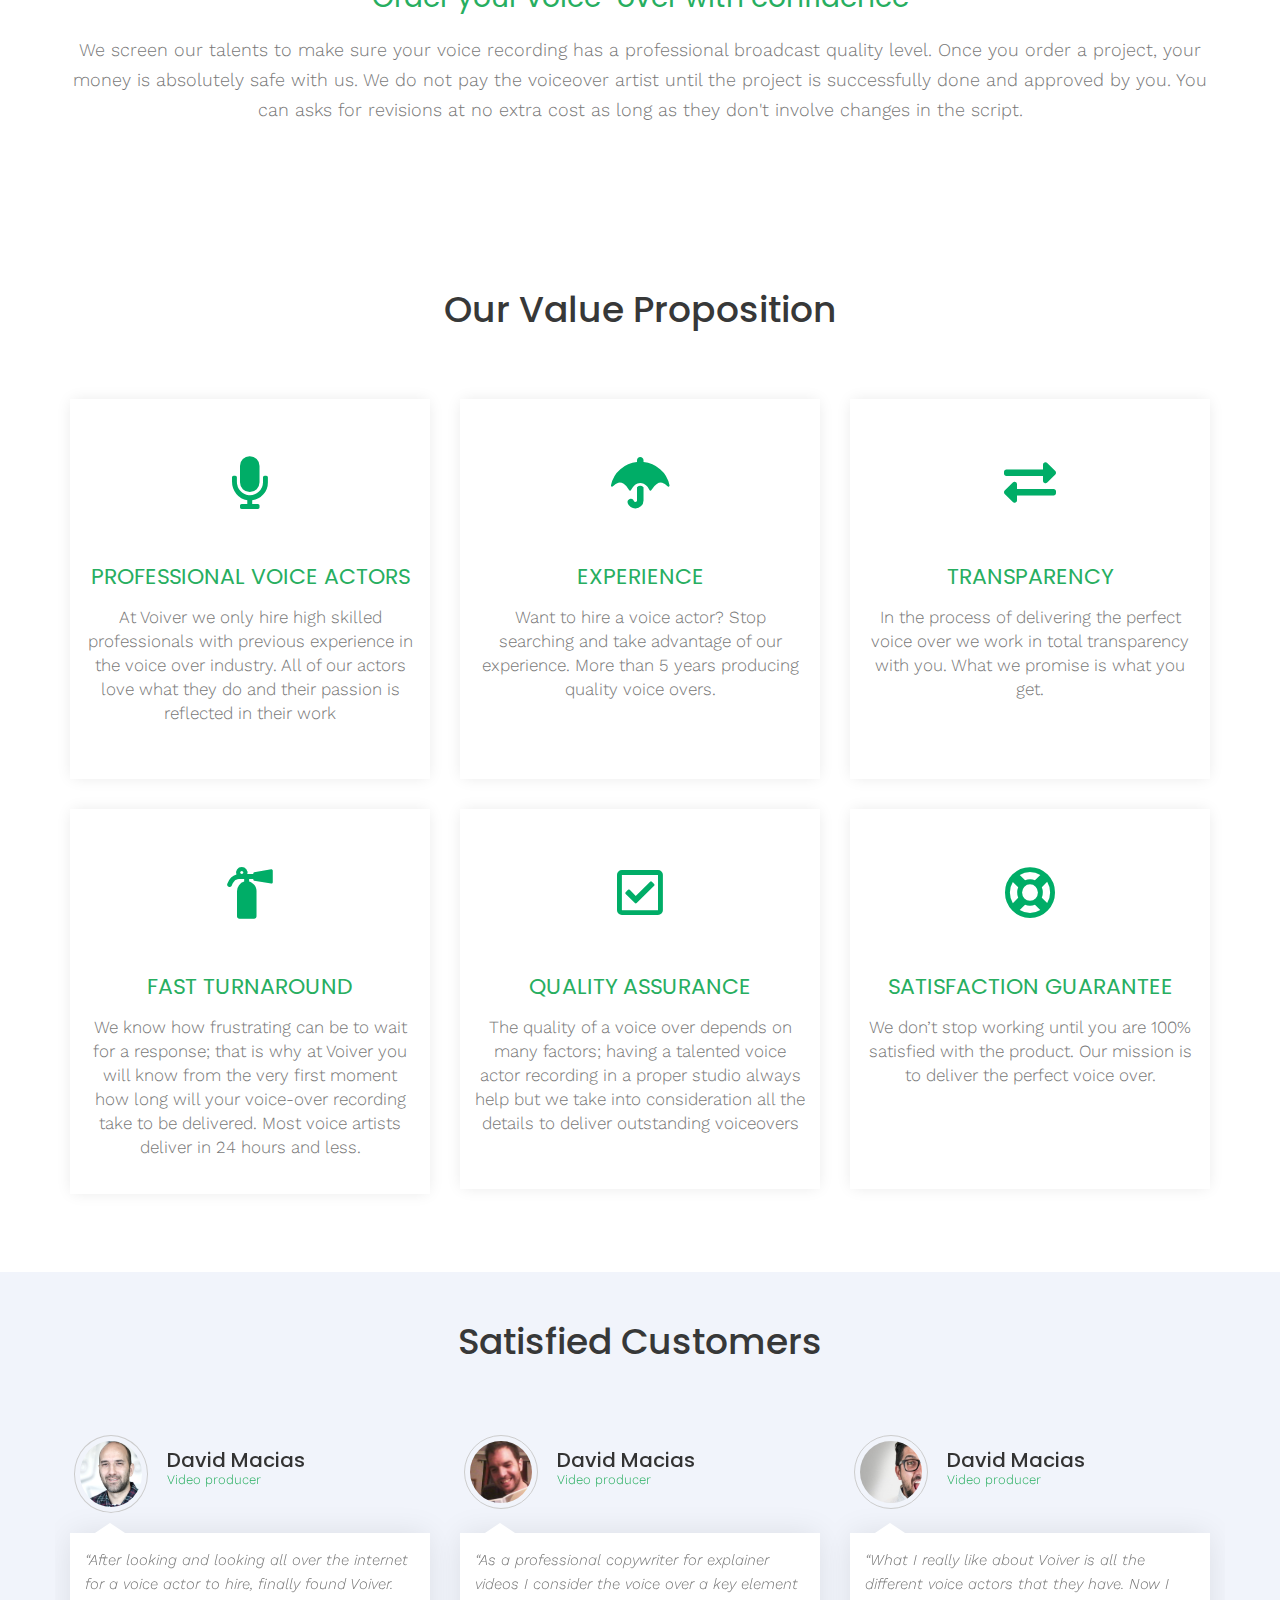
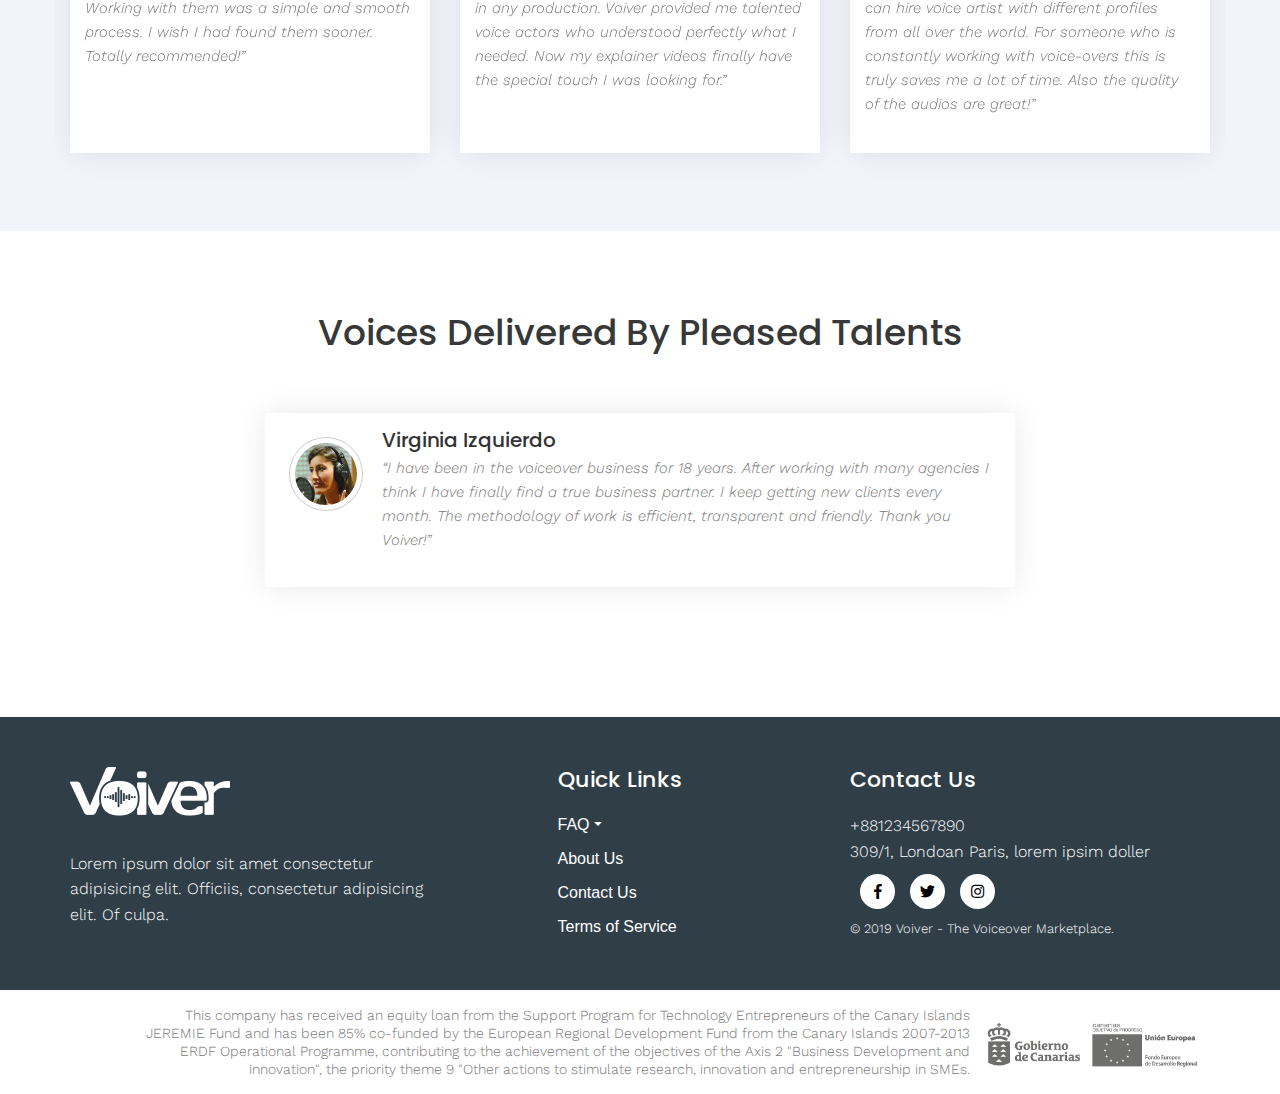
==== commit 1f253e42: "chagned files" ====
--- a/index.html
+++ b/index.html
@@ -197,8 +197,8 @@
                     class="pricetag">&euro;</span></div>
                 <div class="audio-buybtn"><a href="#" class="audio-buy">hire now</a></div>
                 <div class="audio-wid-react">
-                  <a href="" class="audio-download-btn"><i class="fas fa-download"></i></a>
-                  <a href=""><i class="fas fa-heart"></i></a>
+                  <a href="" title="Download Now" class="audio-download-btn"><i class="fas fa-download"></i></a>
+                  <a href="" title="Love This"><i class="fas fa-heart"></i></a>
                 </div>
               </div>
             </div>
@@ -242,8 +242,8 @@
                     class="pricetag">&euro;</span></div>
                 <div class="audio-buybtn"><a href="#" class="audio-buy">hire now</a></div>
                 <div class="audio-wid-react">
-                  <a href="" class="audio-download-btn"><i class="fas fa-download"></i></a>
-                  <a href=""><i class="fas fa-heart"></i></a>
+                  <a href="" title="Download Now" class="audio-download-btn"><i class="fas fa-download"></i></a>
+                  <a href="" title="Love This"><i class="fas fa-heart"></i></a>
                 </div>
               </div>
             </div>
@@ -287,8 +287,8 @@
                     class="pricetag">&euro;</span></div>
                 <div class="audio-buybtn"><a href="#" class="audio-buy">hire now</a></div>
                 <div class="audio-wid-react">
-                  <a href="" class="audio-download-btn"><i class="fas fa-download"></i></a>
-                  <a href=""><i class="fas fa-heart"></i></a>
+                  <a href="" title="Download Now" class="audio-download-btn"><i class="fas fa-download"></i></a>
+                  <a href="" title="Love This"><i class="fas fa-heart"></i></a>
                 </div>
               </div>
             </div>
@@ -332,8 +332,8 @@
                     class="pricetag">&euro;</span></div>
                 <div class="audio-buybtn"><a href="#" class="audio-buy">hire now</a></div>
                 <div class="audio-wid-react">
-                  <a href="" class="audio-download-btn"><i class="fas fa-download"></i></a>
-                  <a href=""><i class="fas fa-heart"></i></a>
+                  <a href="" title="Download Now" class="audio-download-btn"><i class="fas fa-download"></i></a>
+                  <a href="" title="Love This"><i class="fas fa-heart"></i></a>
                 </div>
               </div>
             </div>
@@ -377,8 +377,8 @@
                     class="pricetag">&euro;</span></div>
                 <div class="audio-buybtn"><a href="#" class="audio-buy">hire now</a></div>
                 <div class="audio-wid-react">
-                  <a href="" class="audio-download-btn"><i class="fas fa-download"></i></a>
-                  <a href=""><i class="fas fa-heart"></i></a>
+                  <a href="" title="Download Now" class="audio-download-btn"><i class="fas fa-download"></i></a>
+                  <a href="" title="Love This"><i class="fas fa-heart"></i></a>
                 </div>
               </div>
             </div>
@@ -422,8 +422,8 @@
                     class="pricetag">&euro;</span></div>
                 <div class="audio-buybtn"><a href="#" class="audio-buy">hire now</a></div>
                 <div class="audio-wid-react">
-                  <a href="" class="audio-download-btn"><i class="fas fa-download"></i></a>
-                  <a href=""><i class="fas fa-heart"></i></a>
+                  <a href="" title="Download Now" class="audio-download-btn"><i class="fas fa-download"></i></a>
+                  <a href="" title="Love This"><i class="fas fa-heart"></i></a>
                 </div>
               </div>
             </div>
@@ -467,8 +467,8 @@
                     class="pricetag">&euro;</span></div>
                 <div class="audio-buybtn"><a href="#" class="audio-buy">hire now</a></div>
                 <div class="audio-wid-react">
-                  <a href="" class="audio-download-btn"><i class="fas fa-download"></i></a>
-                  <a href=""><i class="fas fa-heart"></i></a>
+                  <a href="" title="Download Now" class="audio-download-btn"><i class="fas fa-download"></i></a>
+                  <a href="" title="Love This"><i class="fas fa-heart"></i></a>
                 </div>
               </div>
             </div>
@@ -512,8 +512,8 @@
                     class="pricetag">&euro;</span></div>
                 <div class="audio-buybtn"><a href="#" class="audio-buy">hire now</a></div>
                 <div class="audio-wid-react">
-                  <a href="" class="audio-download-btn"><i class="fas fa-download"></i></a>
-                  <a href=""><i class="fas fa-heart"></i></a>
+                  <a href="" title="Download Now" class="audio-download-btn"><i class="fas fa-download"></i></a>
+                  <a href="" title="Love This"><i class="fas fa-heart"></i></a>
                 </div>
               </div>
             </div>
@@ -529,6 +529,7 @@
           </div>
         </div>
         <!-- single audio box end -->
+
       </div>
 
       <div class="row mt-3">
@@ -823,7 +824,7 @@
           <div class="col-md-4">
             <div class="single-footer-wid">
               <div class="footer-logo mb-4">
-                <a href="#"><img src="assets/img/footer-logo.png" class="img-fluid" alt="Logo"></a>
+                <a href="#"><img src="assets/img/logo-2.png" class="img-fluid" alt="Logo"></a>
               </div>
               <p>Lorem ipsum dolor sit amet consectetur adipisicing elit. Officiis, consectetur adipisicing elit. Of
                 culpa.</p>
@@ -863,7 +864,7 @@
               <ul class="footer-social-link">
                 <li><a href="#"><i class="fab fa-facebook-f"></i></a></li>
                 <li><a href="#"><i class="fab fa-twitter"></i></a></li>
-                <li><a href="#"><i class="fab fa-google-plus-g"></i></a></li>
+                <li><a href="#"><i class="fab fa-instagram"></i></a></li>
               </ul>
               <div class="copyright-text">
                 <p>© 2019 Voiver - The Voiceover Marketplace.</p>
@@ -885,7 +886,7 @@
                 <img src="assets/img/footer-img.png" class="img-fluid" alt="Image">
               </div>
               <div class="content-text">
-                <p>his company has received an equity loan from the Support Program for Technology Entrepreneurs of the
+                <p>This company has received an equity loan from the Support Program for Technology Entrepreneurs of the
                   Canary Islands JEREMIE Fund and has been 85% co-funded by the European Regional Development Fund from
                   the Canary Islands 2007-2013 ERDF Operational Programme, contributing to the achievement of the
                   objectives of the Axis 2 "Business Development and innovation", the priority theme 9 "Other actions to
--- a/assets/css/style.css
+++ b/assets/css/style.css
@@ -136,6 +136,7 @@
 	font-size: 12px;
 	text-transform: uppercase;
 	font-family: 'Poppins', sans-serif;
+	margin-right: 6px;
 }
 
 .audio-content {
@@ -432,6 +433,7 @@
     margin-right: 15px;
     padding: 7px 15px;
     border-radius: 5px;
+    width: 120px;
 }
 
 .hero-search .nice-select {
@@ -818,8 +820,8 @@
 }
 
 .footer-bottom .content-text p {
-    line-height: 22px;
-    font-size: 17px;
+    line-height: 18px;
+    font-size: 14px;
     margin-bottom: 0;
     font-weight: 300;
 }
@@ -879,3 +881,33 @@
 nav.scrolled img.logo.logo-2 {
     opacity: 1;
 }
+
+
+/* tooltip */
+.tooltip {
+    position: relative;
+    display: inline-block;
+    border-bottom: 1px dotted black;
+  }
+  
+  .tooltip .tooltiptext {
+    visibility: hidden;
+    width: 120px;
+    background-color: black;
+    color: #fff;
+    text-align: center;
+    border-radius: 6px;
+    padding: 5px 0;
+  
+    /* Position the tooltip */
+    position: absolute;
+    z-index: 1;
+  }
+  
+  .tooltip:hover .tooltiptext {
+    visibility: visible;
+  }
+
+  .single-hire-process .icon-hire-process img {
+    max-width: 120px;
+}--- a/assets/css/responsive.css
+++ b/assets/css/responsive.css
@@ -194,6 +194,16 @@
         color: #27ae60;
         font-weight: 300;
     }
+
+    .single-hire-process .icon-hire-process img {
+        max-width: 100px;
+    }
+
+    .ov-img img {
+        max-width: 80px;
+    }
+
+    
 }
 
 /* Small devices (landscape phones, 576px and up) */
@@ -212,6 +222,13 @@
 
     .header-logo img {
         max-width: 120px;
+    }
+    .single-hire-process .icon-hire-process img {
+        max-width: 80px;
+    }
+
+    .reg-img img {
+        max-width: 80px;
     }
 }
 
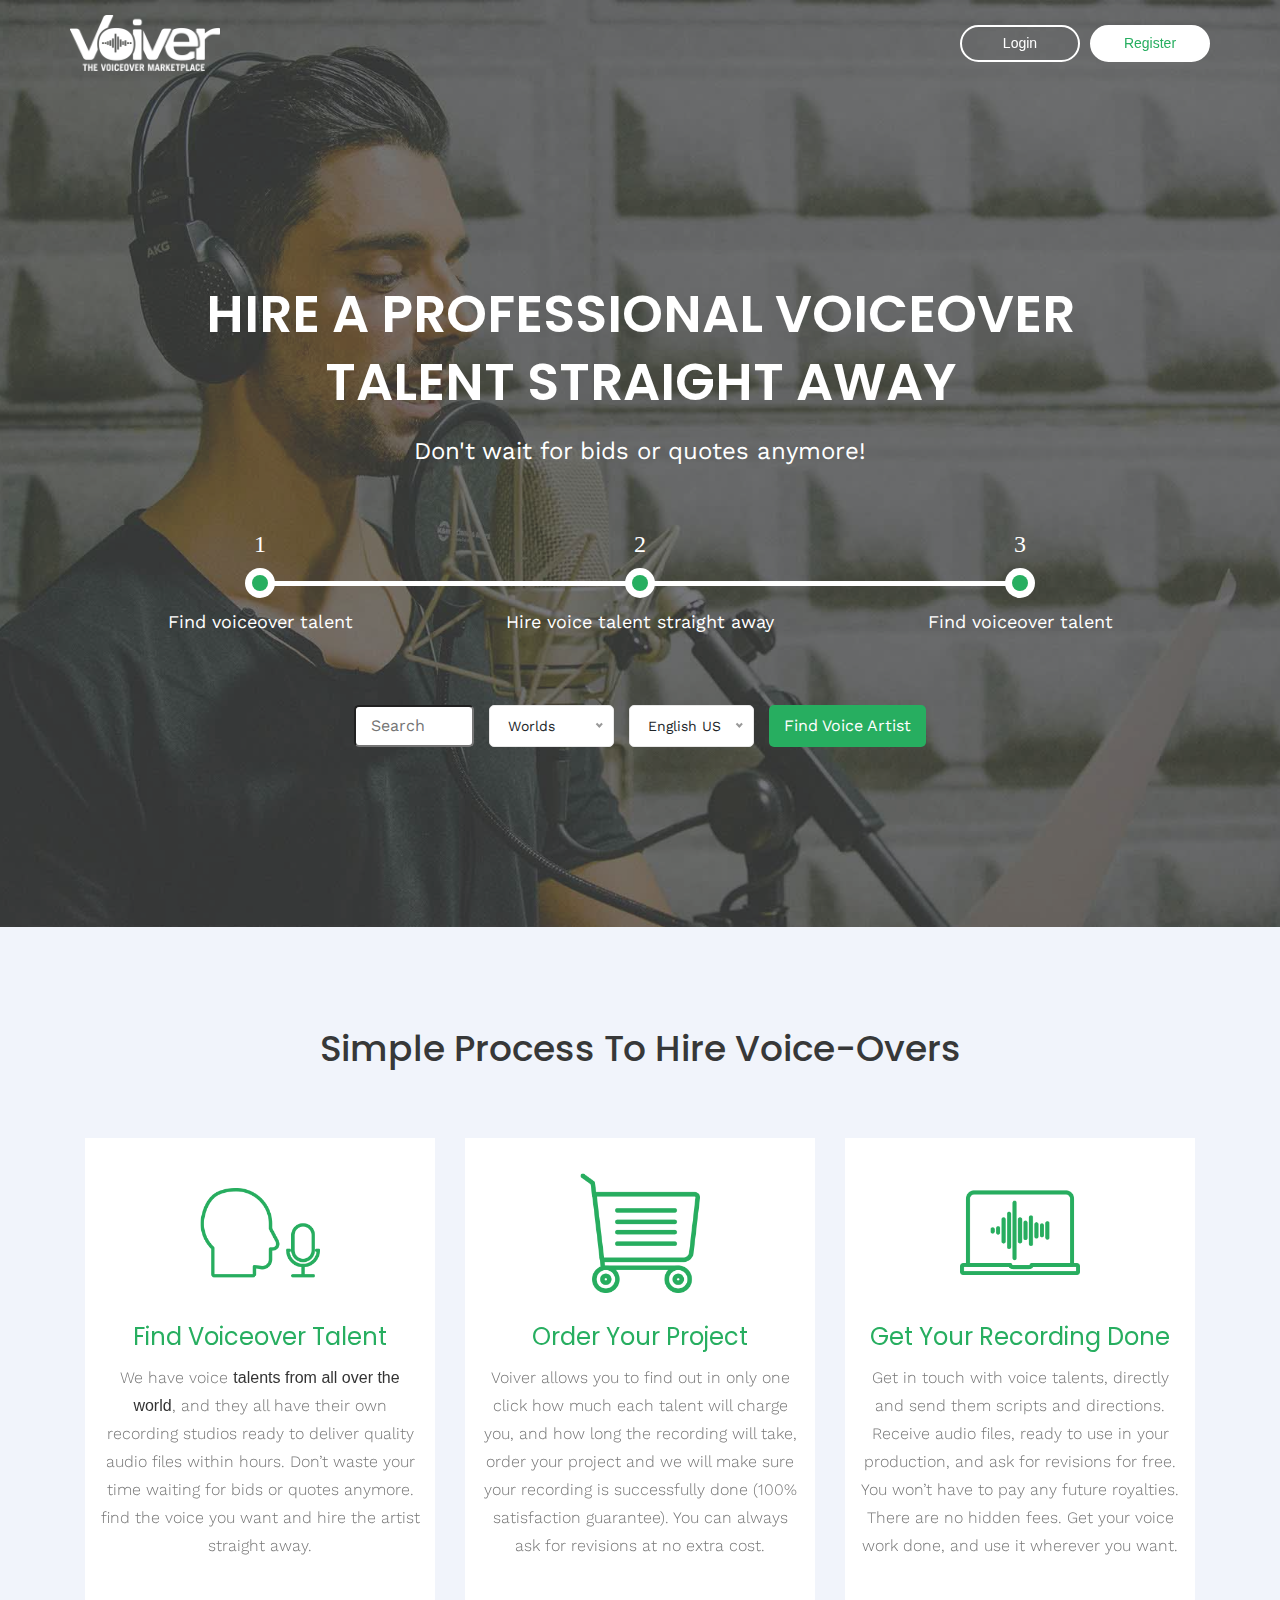
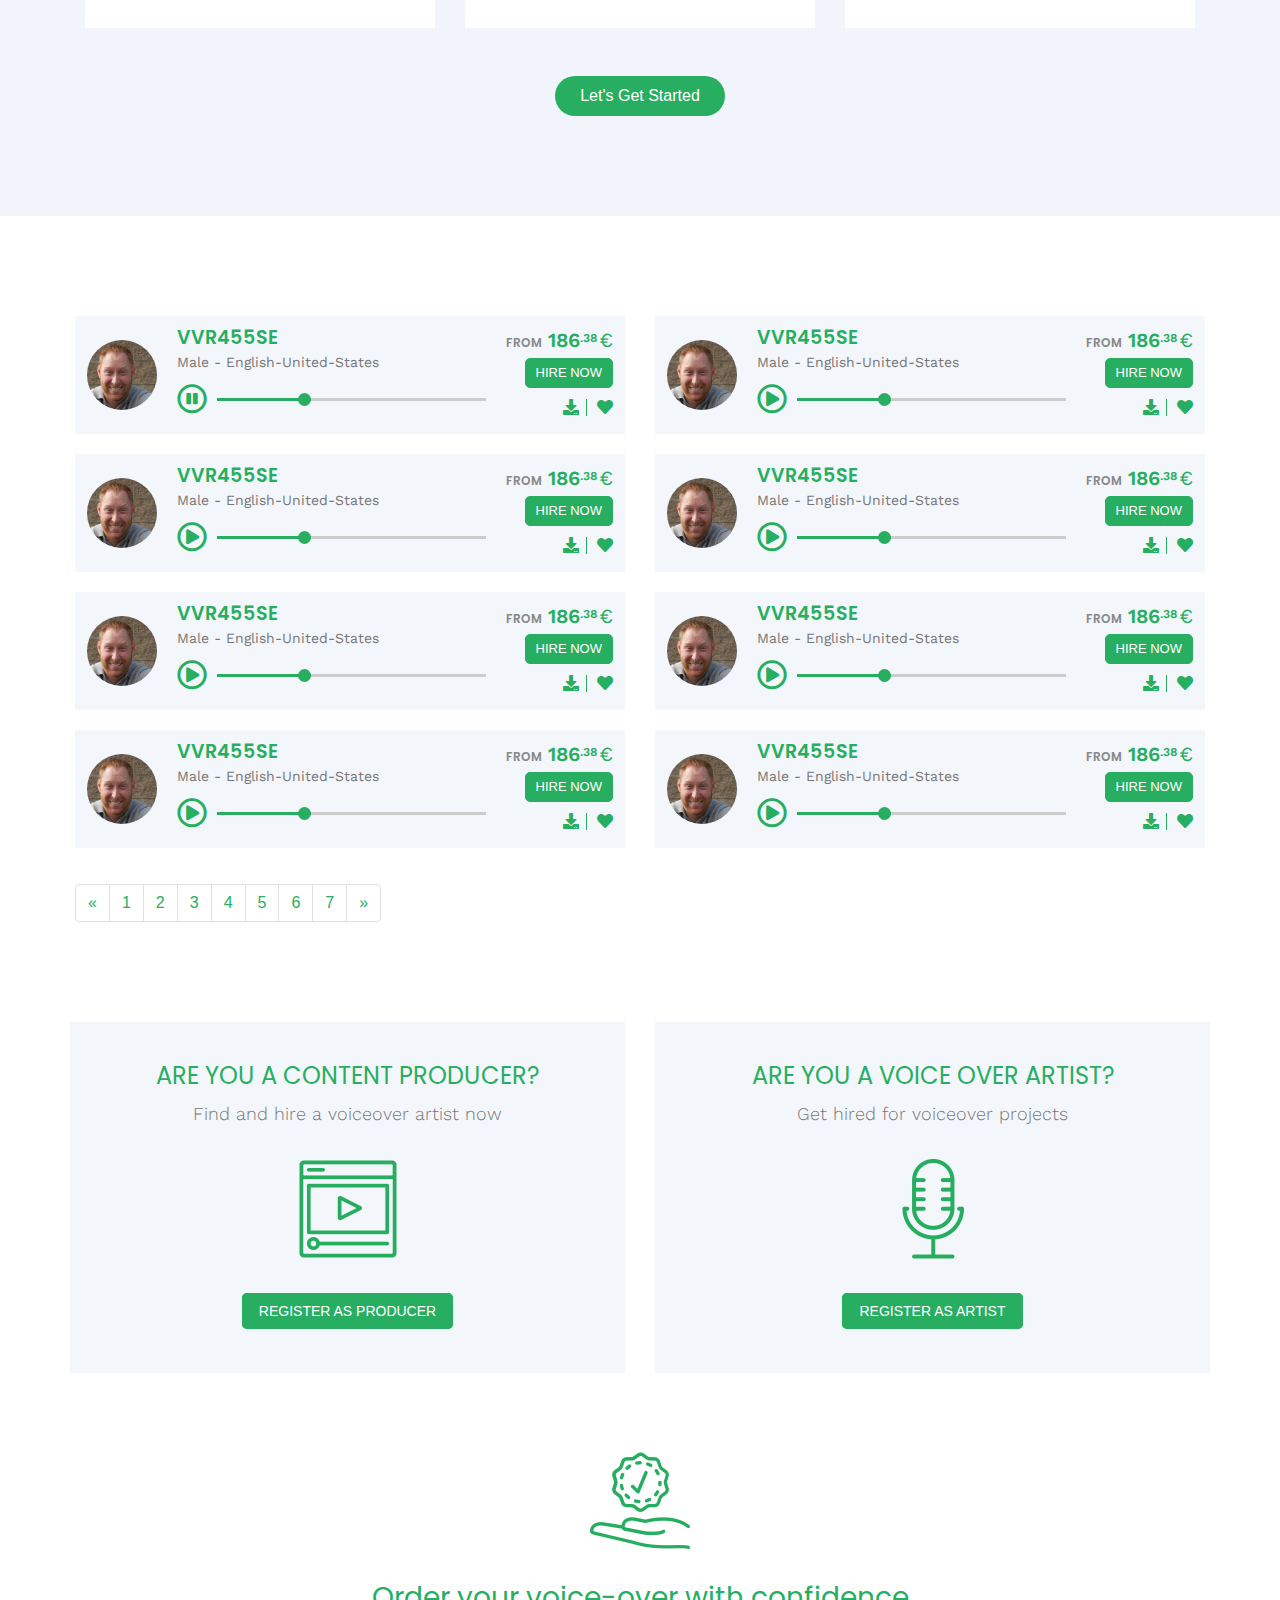
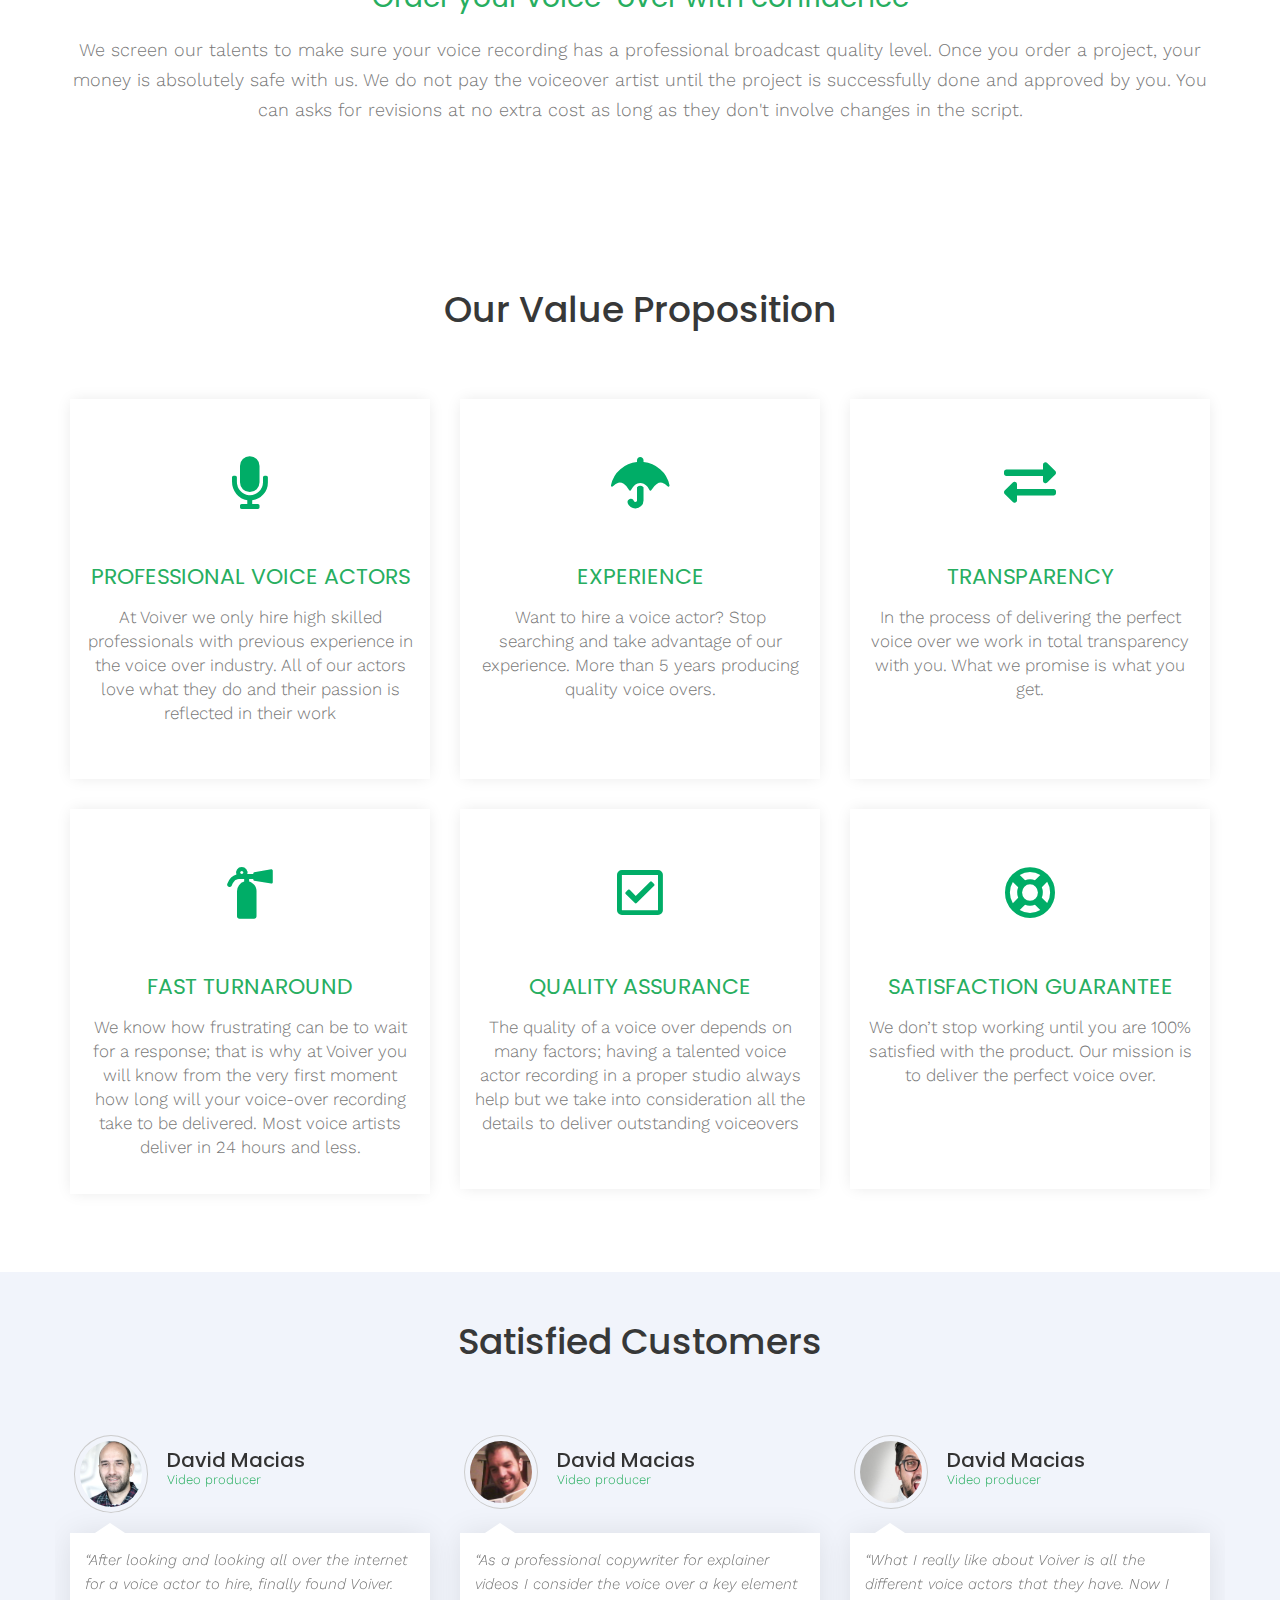
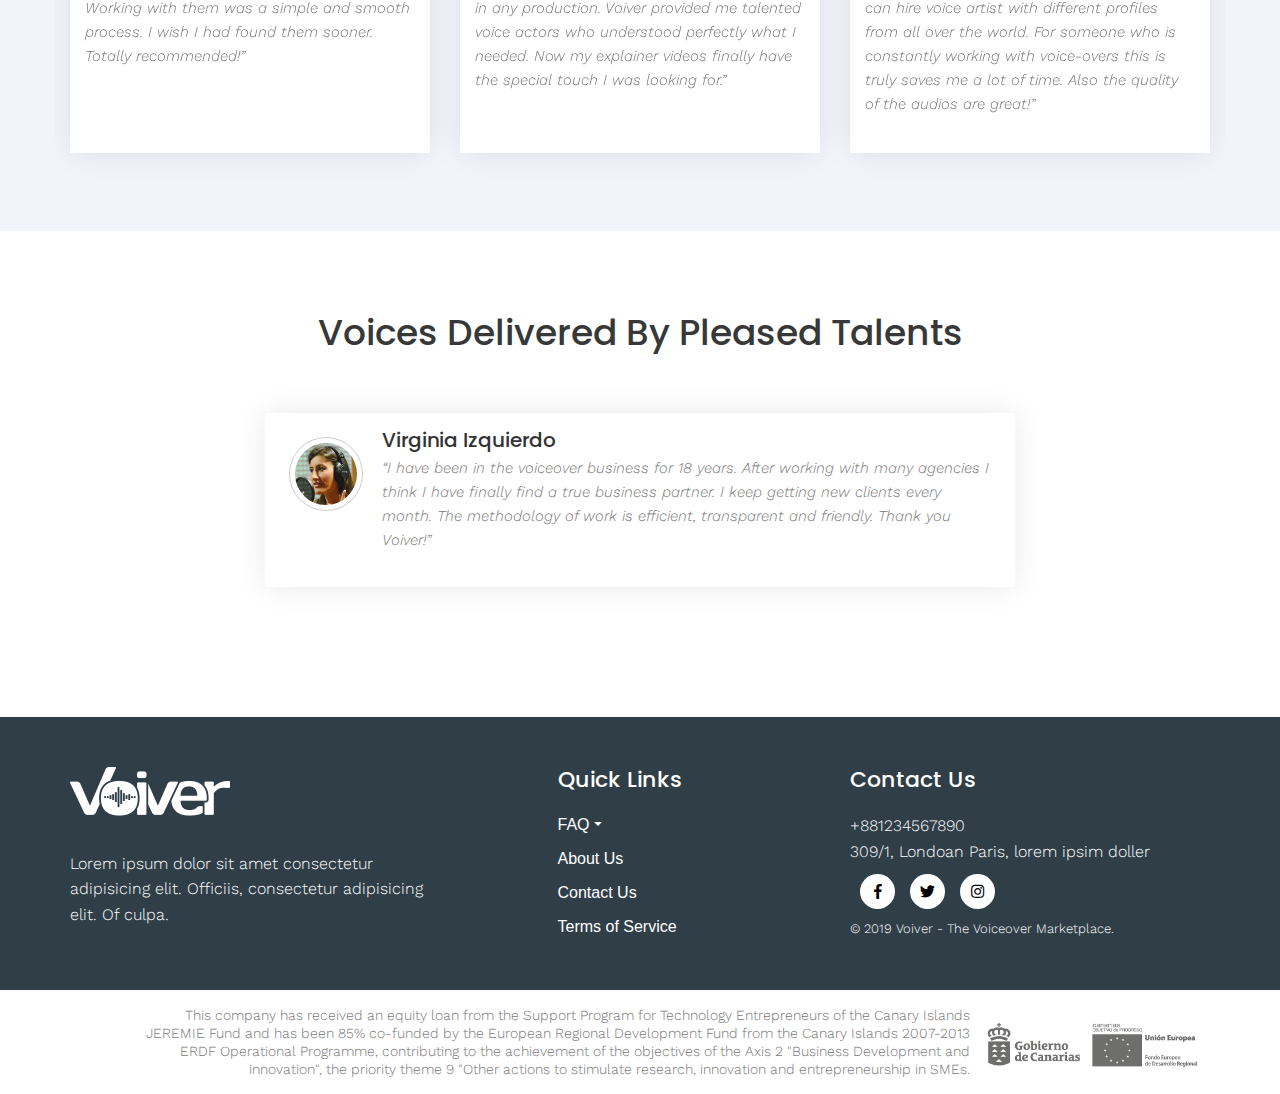
==== commit e35ff81e: "changed" ====
--- a/index.html
+++ b/index.html
@@ -54,6 +54,17 @@
     <div class="mobile-menu"></div>
   </nav>
 
+  <!-- register popup -->
+  <div class="rp-wrapper">
+      <div class="register-pupup">
+          <a href="#" class="cls-btn"><i class="fas fa-times"></i></a>
+          <h3>Don't wait for bids or quotes anymore!</h3>
+          <p>Register now to hire a professional artist</p>
+          <a class="gs-btn" href="#">Get start now</a>
+        </div>
+  </div>
+
+  <!-- hero area -->
   <section class="hero-area">
     <div class="container">
       <div class="row">
@@ -111,9 +122,9 @@
       <div class="section-title text-center mb-60">
           <h2>Simple process to hire voice-overs</h2>
       </div>
-      <div class="row text-center">
+      <div class="hire-p-slider ">
         <!-- Single Process -->
-        <div class="col-lg-4">
+        <div class="col-lg-4 text-center">
           <div class="single-hire-process">
             <div class="icon-hire-process">
               <img src="assets/img/featured-img-1.png" alt="Image">
@@ -128,7 +139,7 @@
         </div>
         <!-- Single Process end -->
         <!-- Single Process -->
-        <div class="col-lg-4">
+        <div class="col-lg-4 text-center">
           <div class="single-hire-process">
             <div class="icon-hire-process">
               <img src="assets/img/featured-img-2.png" alt="Image">
@@ -143,7 +154,7 @@
         </div>
         <!-- Single Process end -->
         <!-- Single Process -->
-        <div class="col-lg-4">
+        <div class="col-lg-4 text-center">
           <div class="single-hire-process">
             <div class="icon-hire-process">
               <img src="assets/img/featured-img-3.png" alt="Image">
@@ -560,6 +571,7 @@
     </div>
   </div>
 
+  <!-- register area -->
   <div class="register-area pb-100">
     <div class="container">
       <div class="row">
@@ -607,9 +619,6 @@
       </div>
     </div>
   </div>
-
-
-
 
   <!-- Service Area -->
   <section class="service-area-wrapper pt-5 pb-5">
--- a/assets/css/style.css
+++ b/assets/css/style.css
@@ -584,7 +584,6 @@
 
 /* Hire Process */
 .single-hire-process .icon-hire-process {
-    padding: 0 110px;
     padding-bottom: 30px;
 }
 
@@ -910,4 +909,80 @@
 
   .single-hire-process .icon-hire-process img {
     max-width: 120px;
+}
+
+.single-hire-process .icon-hire-process img {
+    display: inline-block;
+}
+
+.single-hire-process {
+    background-color: #fff;
+    padding: 35px 0;
+}
+
+/* popup */
+.register-pupup a.gs-btn {
+    display: inline-block;
+    background: #27ae60;
+    padding: 8px 22px;
+    border-radius: 30px;
+    color: #fff;
+    text-transform: uppercase;
+    font-size: 15px;
+    border: 2px solid #27ae60;
+}
+
+.register-pupup a:hover {
+    background: transparent;
+    color: #27ae60;
+}
+
+.register-pupup a.cls-btn {
+    font-size: 20px;
+    display: block;
+    text-align: right;
+    margin-bottom: 15px;
+}
+
+.register-pupup {
+    position: fixed;
+    width: 600px;
+    background: white;
+    z-index: 999999;
+    top: 35%;
+    margin-left: -300px;
+    left: 50%;
+    padding: 40px 30px;
+    padding-top: 10px;
+    text-align: center;
+    box-shadow: 0 0 20px #00000036;
+    transform: scale(.5);
+    transition: .3s;
+    -webkit-transition: .3s;
+    -moz-transition: .3s;
+    -ms-transition: .3s;
+    -o-transition: .3s;
+    -webkit-transform: scale(.5);
+    -moz-transform: scale(.5);
+    -ms-transform: scale(.5);
+    -o-transform: scale(.5);
+}
+
+.register-pupup h3 {
+    font-size: 26px;
+    text-transform: capitalize;
+}
+
+.rp-wrapper{
+    position: fixed;
+    left: 0;
+    top: 0;
+    width: 100%;
+    height: 100%;
+    background: #00000040;
+    content: '';
+    z-index: 999999999;
+    opacity: 0;
+    visibility: hidden;
+    
 }--- a/assets/css/responsive.css
+++ b/assets/css/responsive.css
@@ -1,14 +1,10 @@
 /* ***Responsive media query*** */
 
-/* Extra large devices (large desktops, 1200px and up) */
 @media (min-width: 1200px){
     .single-hire-process {
-        background-color: #fff;
-        padding: 35px 0;
         min-height: 490px;
     }
 }
-
 /* Large devices (desktops, 992px and up) */
 @media (min-width: 992px) and (max-width: 1199.98px) {
 
@@ -37,6 +33,14 @@
     .testomonial-text {
         min-height: 270px;
     }
+
+    .single-hire-process {
+        background-color: #fff;
+        padding: 35px 0;
+        min-height: 443px;
+    }
+
+    
 }
 
 /* Medium devices (tablets, 768px and up) */
@@ -77,6 +81,15 @@
         padding-top: 0;
         padding-bottom: 20px;
     }
+
+    .single-hire-process {
+        padding: 30px 0;
+        min-height: 535px;
+    }
+
+    .content-process {
+        padding: 0 20px;
+    }
 }
 
 /* Extra small devices (portrait phones, less than 768px) */
@@ -84,7 +97,6 @@
 
     /* Process */
     .single-hire-process .icon-hire-process {
-        padding: 0 95px;
         padding-bottom: 30px;
     }
 
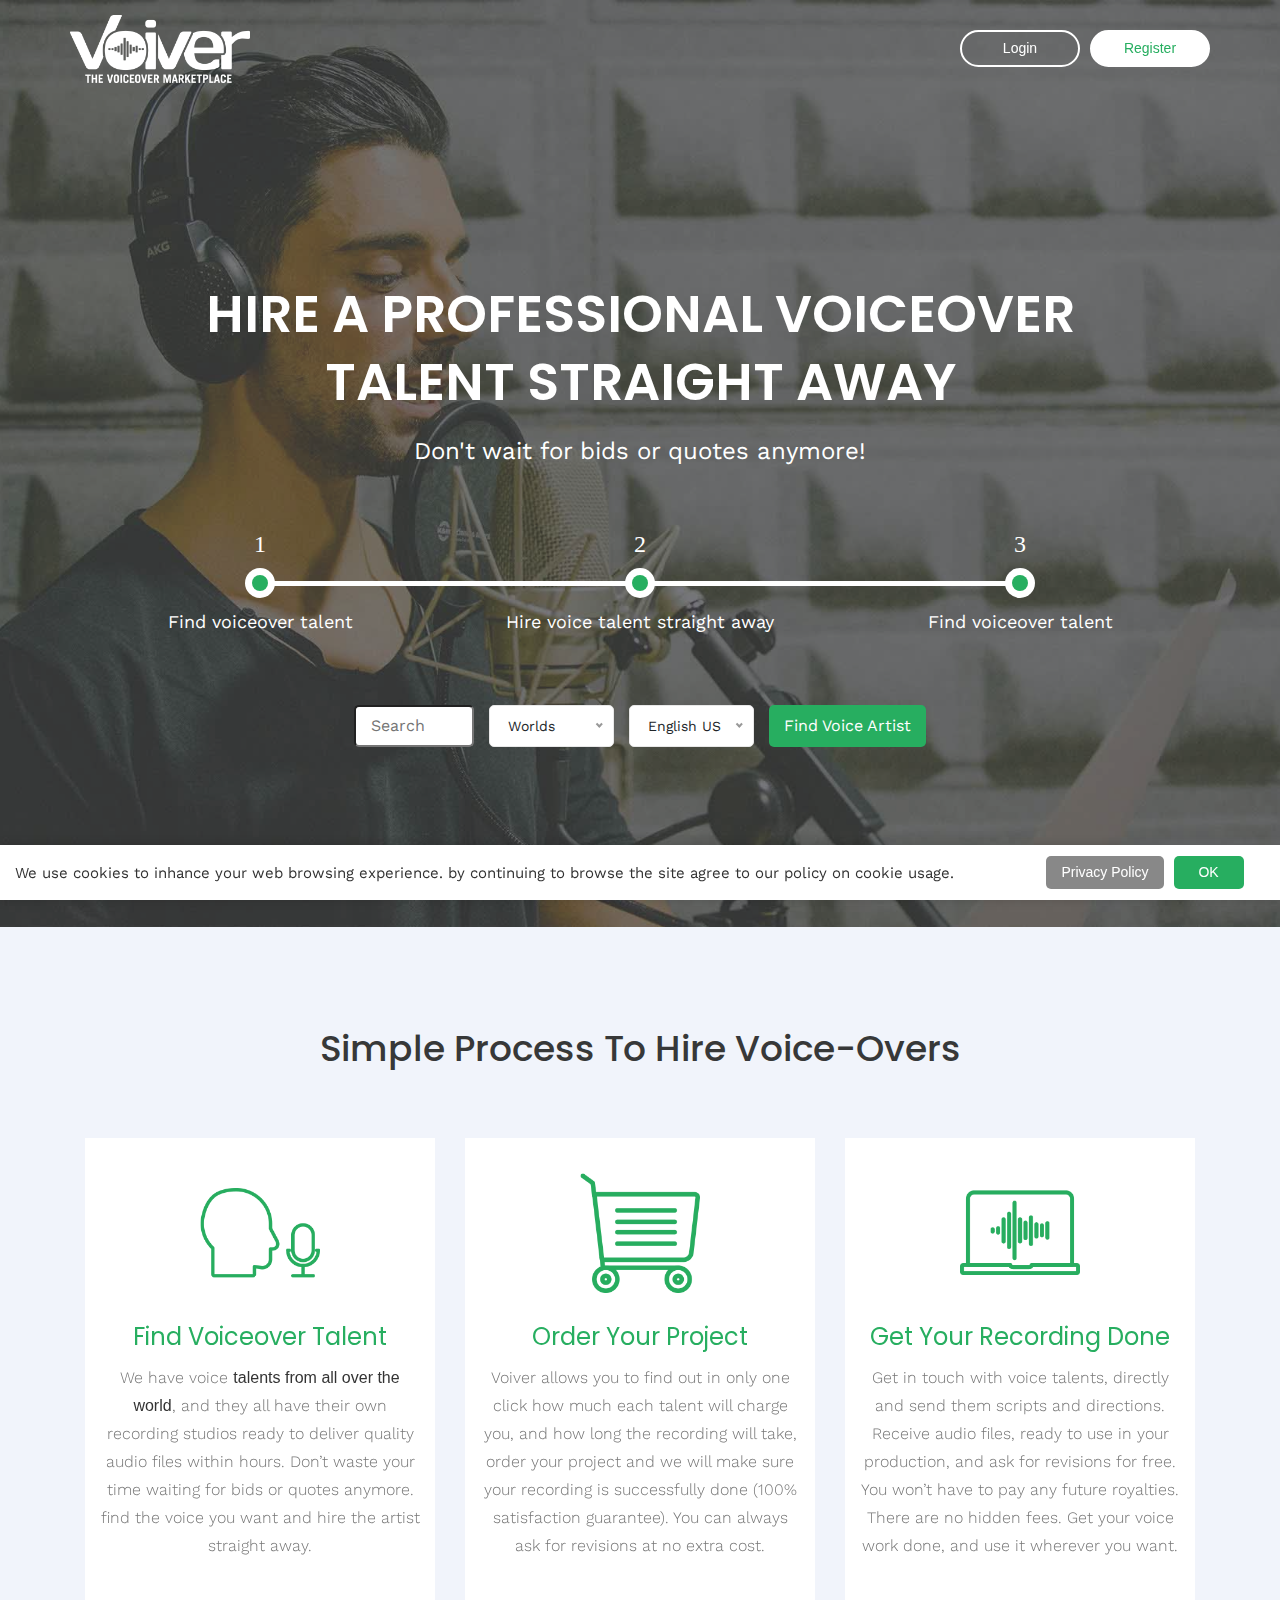
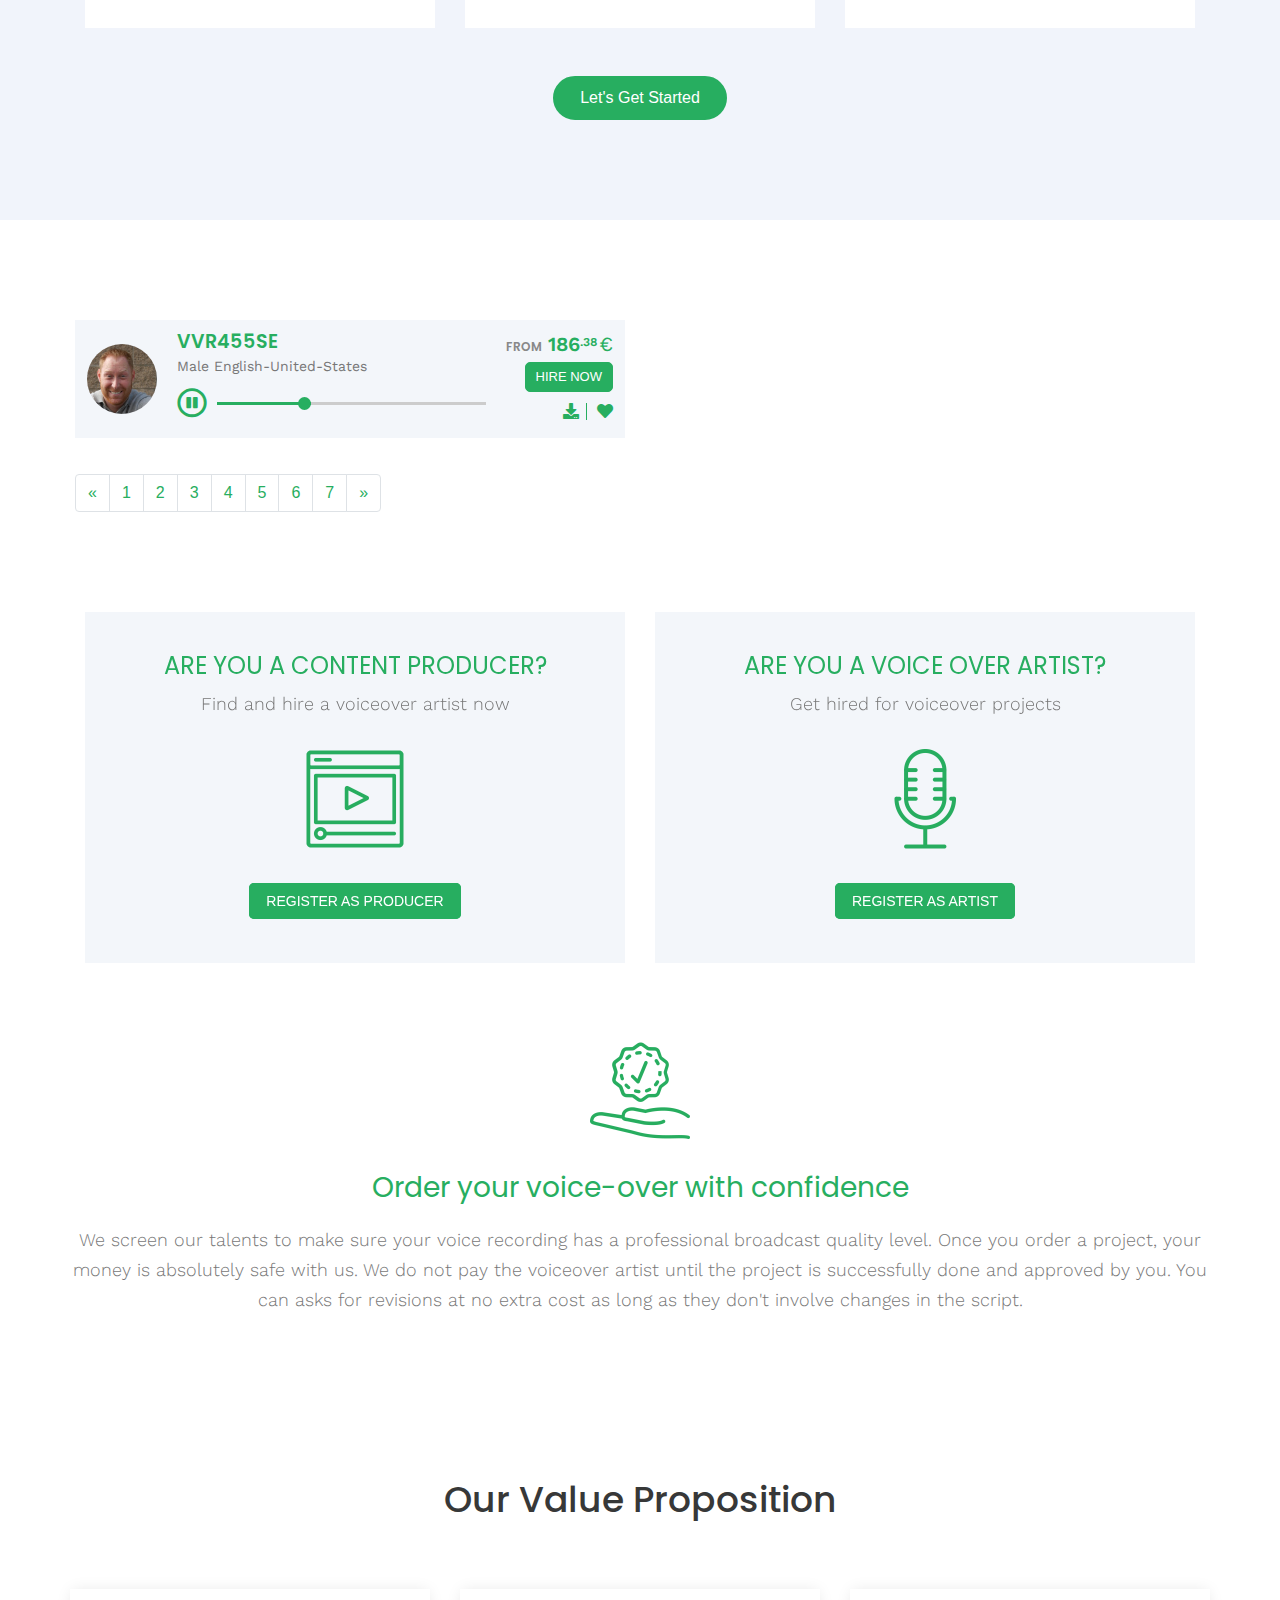
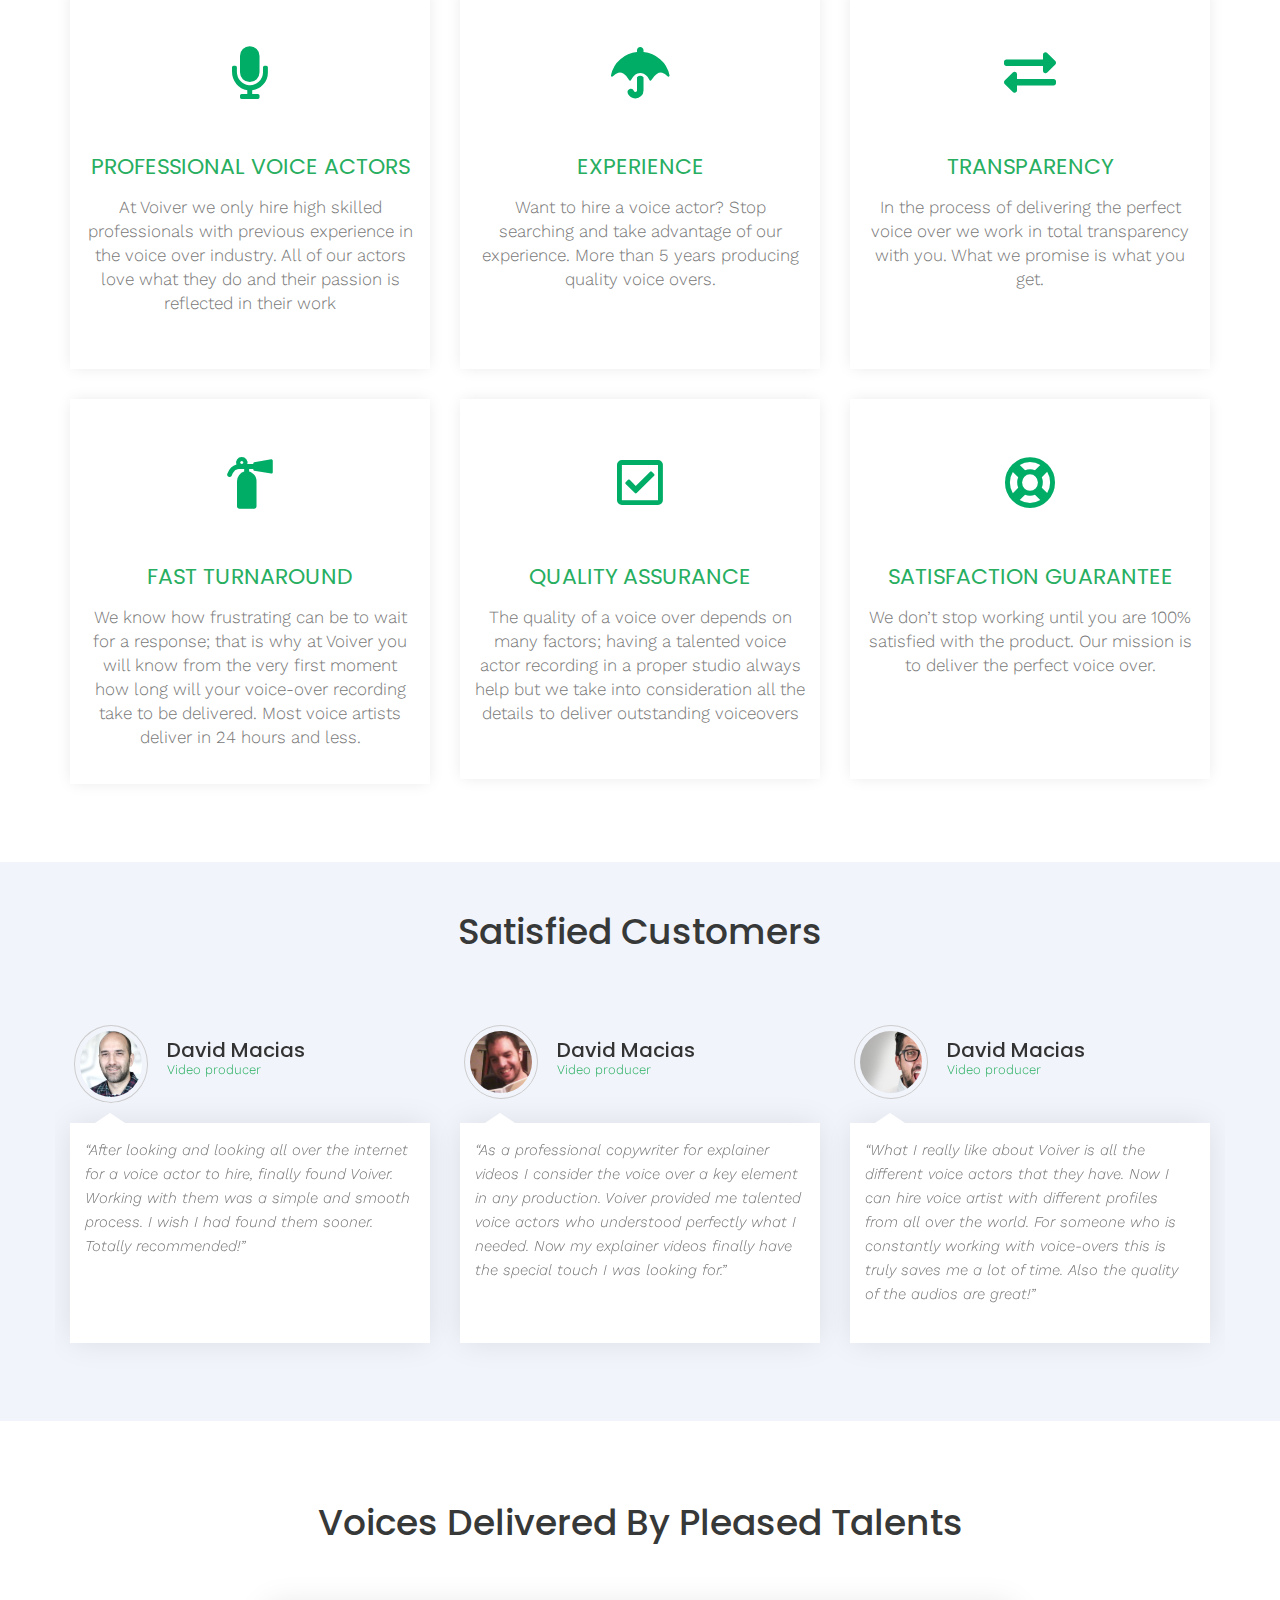
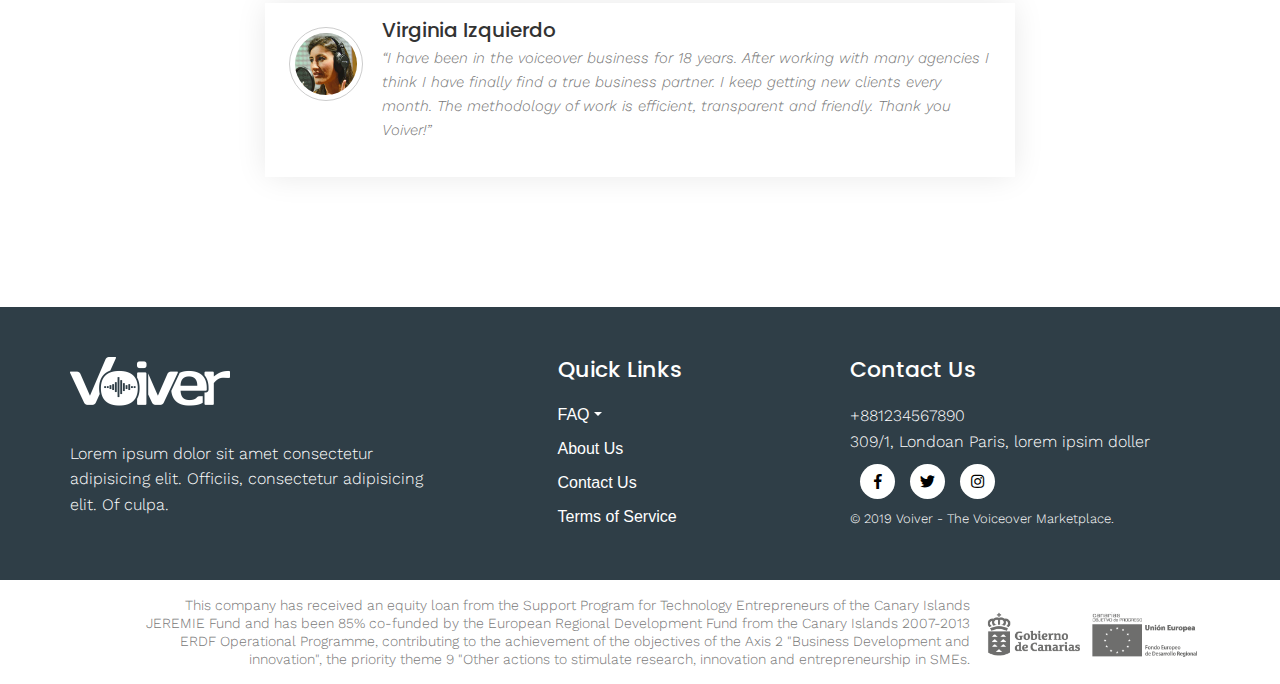
==== commit 92d50437: "changed all files" ====
--- a/index.html
+++ b/index.html
@@ -55,14 +55,53 @@
   </nav>
 
   <!-- register popup -->
-  <div class="rp-wrapper">
-      <div class="register-pupup">
-          <a href="#" class="cls-btn"><i class="fas fa-times"></i></a>
-          <h3>Don't wait for bids or quotes anymore!</h3>
-          <p>Register now to hire a professional artist</p>
-          <a class="gs-btn" href="#">Get start now</a>
-        </div>
+  <div class="modal fade registerPopup-modal text-center" id="registerPopup" tabindex="-1" role="dialog" aria-labelledby="registerPopup" aria-hidden="true">
+    <div class="modal-dialog" role="document">
+      <div class="modal-content">
+
+    <div class="register-popup-head text-left">
+      <img src="assets/img/logo-no2.png" alt="Green Logo">
+      <a href="#" class="cls-btn" data-dismiss="modal" aria-label="Close"><i class="fas fa-times"></i></a>
+    </div>
+    <div class="register-popup-body">
+      <form action="#" class="popup-reg-form">
+        <legend>Register to get full access</legend>
+        <div class="single-input">
+          <label for="email" class="sr-only">Email</label>
+          <input type="email" class="theinput" placeholder="Email">
+        </div>
+        <div class="single-input">
+          <label for="username" class="sr-only">Username</label>
+          <input type="text" class="theinput" placeholder="Username">
+        </div>
+        <div class="single-input">
+          <label for="Password" class="sr-only">Password</label>
+          <input type="password" class="theinput" placeholder="Password">
+        </div>
+        <div class="single-input">
+          <label for="talent" class="sr-only">Talent</label>
+          <select name="#" id="talentSelect">
+            <option value="">Talent</option>
+            <option value="">Producer</option>
+          </select>
+        </div>
+        <p>I'm a multimedia content creator or producer and want to find, cast or hire voiceover talents</p>
+        <div class="single-input text-left position-relative  ">
+          <input type="checkbox" class="popupformCheckbox" id="termsAndCondition">
+          <label for="termsAndCondition" class="terms">I accept the <a href="#">Terms and Conditions</a> and the <a href="#">Privacy Policy</a></label>
+        </div>
+        <div class="single-input">
+          <button type="submit">Register</button>
+        </div>
+        <div class="signin-text text-center">
+          <p>Already have an account? <a href="#">Sign In</a></p>
+        </div>
+      </form>
+    </div>
+
+    </div>
   </div>
+</div>
 
   <!-- hero area -->
   <section class="hero-area">
@@ -170,7 +209,7 @@
         <!-- Single Process end -->
       </div>
       <div class="seemore-btn text-center mt-5">
-        <a href="#">Let's get started</a>
+        <a href="#registerPopup" data-toggle="modal">Let's get started</a>
       </div>
     </div>
   </section>
@@ -192,7 +231,7 @@
                   <h4>VVR455SE</h4>
                 </div>
                 <div class="audio-name">
-                  <p>Male - English-United-States</p>
+                  <p><span>Male</span> English-United-States</p>
                 </div>
                 <div class="audio-playbox d-flex align-items-center">
                   <div class="audio-playbtn">
@@ -225,321 +264,7 @@
           </div>
         </div>
         <!-- single audio box end -->
-        <!-- single audio box -->
-        <div class="col-lg-6">
-          <div class="single-audio-player">
-            <div class="d-flex align-items-center">
-              <div class="audio-img">
-                <img src="assets/img/audio/audio-img-1.png" alt="">
-              </div>
-              <div class="audio-content">
-                <div class="audio-title">
-                  <h4>VVR455SE</h4>
-                </div>
-                <div class="audio-name">
-                  <p>Male - English-United-States</p>
-                </div>
-                <div class="audio-playbox d-flex align-items-center">
-                  <div class="audio-playbtn">
-                    <i class="far fa-play-circle"></i>
-                  </div>
-                  <div class="audio-playbar">
-                    <span class="now-playtime"></span>
-                  </div>
-                </div>
-              </div>
-              <div class="audio-widget text-right d-none d-sm-block">
-                <div class="audio-price"><span class="frm">from</span>186<span class="price-cent">.38</span><span
-                    class="pricetag">&euro;</span></div>
-                <div class="audio-buybtn"><a href="#" class="audio-buy">hire now</a></div>
-                <div class="audio-wid-react">
-                  <a href="" title="Download Now" class="audio-download-btn"><i class="fas fa-download"></i></a>
-                  <a href="" title="Love This"><i class="fas fa-heart"></i></a>
-                </div>
-              </div>
-            </div>
-            <div class="audio-widget-mobile justify-content-end d-flex align-items-center d-sm-none">
-              <div class="audio-price mr-3"><span class="frm">from</span>186<span class="price-cent">.38</span><span
-                  class="pricetag">&euro;</span></div>
-              <div class="audio-buybtn mr-3"><a href="#" class="audio-buy">hire now</a></div>
-              <div class="audio-wid-react">
-                <a href="" class="audio-download-btn"><i class="fas fa-download"></i></a>
-                <a href=""><i class="fas fa-heart"></i></a>
-              </div>
-            </div>
-          </div>
-        </div>
-        <!-- single audio box end -->
-        <!-- single audio box -->
-        <div class="col-lg-6">
-          <div class="single-audio-player">
-            <div class="d-flex align-items-center">
-              <div class="audio-img">
-                <img src="assets/img/audio/audio-img-1.png" alt="">
-              </div>
-              <div class="audio-content">
-                <div class="audio-title">
-                  <h4>VVR455SE</h4>
-                </div>
-                <div class="audio-name">
-                  <p>Male - English-United-States</p>
-                </div>
-                <div class="audio-playbox d-flex align-items-center">
-                  <div class="audio-playbtn">
-                    <i class="far fa-play-circle"></i>
-                  </div>
-                  <div class="audio-playbar">
-                    <span class="now-playtime"></span>
-                  </div>
-                </div>
-              </div>
-              <div class="audio-widget text-right d-none d-sm-block">
-                <div class="audio-price"><span class="frm">from</span>186<span class="price-cent">.38</span><span
-                    class="pricetag">&euro;</span></div>
-                <div class="audio-buybtn"><a href="#" class="audio-buy">hire now</a></div>
-                <div class="audio-wid-react">
-                  <a href="" title="Download Now" class="audio-download-btn"><i class="fas fa-download"></i></a>
-                  <a href="" title="Love This"><i class="fas fa-heart"></i></a>
-                </div>
-              </div>
-            </div>
-            <div class="audio-widget-mobile justify-content-end d-flex align-items-center d-sm-none">
-              <div class="audio-price mr-3"><span class="frm">from</span>186<span class="price-cent">.38</span><span
-                  class="pricetag">&euro;</span></div>
-              <div class="audio-buybtn mr-3"><a href="#" class="audio-buy">hire now</a></div>
-              <div class="audio-wid-react">
-                <a href="" class="audio-download-btn"><i class="fas fa-download"></i></a>
-                <a href=""><i class="fas fa-heart"></i></a>
-              </div>
-            </div>
-          </div>
-        </div>
-        <!-- single audio box end -->
-        <!-- single audio box -->
-        <div class="col-lg-6">
-          <div class="single-audio-player">
-            <div class="d-flex align-items-center">
-              <div class="audio-img">
-                <img src="assets/img/audio/audio-img-1.png" alt="">
-              </div>
-              <div class="audio-content">
-                <div class="audio-title">
-                  <h4>VVR455SE</h4>
-                </div>
-                <div class="audio-name">
-                  <p>Male - English-United-States</p>
-                </div>
-                <div class="audio-playbox d-flex align-items-center">
-                  <div class="audio-playbtn">
-                    <i class="far fa-play-circle"></i>
-                  </div>
-                  <div class="audio-playbar">
-                    <span class="now-playtime"></span>
-                  </div>
-                </div>
-              </div>
-              <div class="audio-widget text-right d-none d-sm-block">
-                <div class="audio-price"><span class="frm">from</span>186<span class="price-cent">.38</span><span
-                    class="pricetag">&euro;</span></div>
-                <div class="audio-buybtn"><a href="#" class="audio-buy">hire now</a></div>
-                <div class="audio-wid-react">
-                  <a href="" title="Download Now" class="audio-download-btn"><i class="fas fa-download"></i></a>
-                  <a href="" title="Love This"><i class="fas fa-heart"></i></a>
-                </div>
-              </div>
-            </div>
-            <div class="audio-widget-mobile justify-content-end d-flex align-items-center d-sm-none">
-              <div class="audio-price mr-3"><span class="frm">from</span>186<span class="price-cent">.38</span><span
-                  class="pricetag">&euro;</span></div>
-              <div class="audio-buybtn mr-3"><a href="#" class="audio-buy">hire now</a></div>
-              <div class="audio-wid-react">
-                <a href="" class="audio-download-btn"><i class="fas fa-download"></i></a>
-                <a href=""><i class="fas fa-heart"></i></a>
-              </div>
-            </div>
-          </div>
-        </div>
-        <!-- single audio box end -->
-        <!-- single audio box -->
-        <div class="col-lg-6">
-          <div class="single-audio-player">
-            <div class="d-flex align-items-center">
-              <div class="audio-img">
-                <img src="assets/img/audio/audio-img-1.png" alt="">
-              </div>
-              <div class="audio-content">
-                <div class="audio-title">
-                  <h4>VVR455SE</h4>
-                </div>
-                <div class="audio-name">
-                  <p>Male - English-United-States</p>
-                </div>
-                <div class="audio-playbox d-flex align-items-center">
-                  <div class="audio-playbtn">
-                    <i class="far fa-play-circle"></i>
-                  </div>
-                  <div class="audio-playbar">
-                    <span class="now-playtime"></span>
-                  </div>
-                </div>
-              </div>
-              <div class="audio-widget text-right d-none d-sm-block">
-                <div class="audio-price"><span class="frm">from</span>186<span class="price-cent">.38</span><span
-                    class="pricetag">&euro;</span></div>
-                <div class="audio-buybtn"><a href="#" class="audio-buy">hire now</a></div>
-                <div class="audio-wid-react">
-                  <a href="" title="Download Now" class="audio-download-btn"><i class="fas fa-download"></i></a>
-                  <a href="" title="Love This"><i class="fas fa-heart"></i></a>
-                </div>
-              </div>
-            </div>
-            <div class="audio-widget-mobile justify-content-end d-flex align-items-center d-sm-none">
-              <div class="audio-price mr-3"><span class="frm">from</span>186<span class="price-cent">.38</span><span
-                  class="pricetag">&euro;</span></div>
-              <div class="audio-buybtn mr-3"><a href="#" class="audio-buy">hire now</a></div>
-              <div class="audio-wid-react">
-                <a href="" class="audio-download-btn"><i class="fas fa-download"></i></a>
-                <a href=""><i class="fas fa-heart"></i></a>
-              </div>
-            </div>
-          </div>
-        </div>
-        <!-- single audio box end -->
-        <!-- single audio box -->
-        <div class="col-lg-6">
-          <div class="single-audio-player">
-            <div class="d-flex align-items-center">
-              <div class="audio-img">
-                <img src="assets/img/audio/audio-img-1.png" alt="">
-              </div>
-              <div class="audio-content">
-                <div class="audio-title">
-                  <h4>VVR455SE</h4>
-                </div>
-                <div class="audio-name">
-                  <p>Male - English-United-States</p>
-                </div>
-                <div class="audio-playbox d-flex align-items-center">
-                  <div class="audio-playbtn">
-                    <i class="far fa-play-circle"></i>
-                  </div>
-                  <div class="audio-playbar">
-                    <span class="now-playtime"></span>
-                  </div>
-                </div>
-              </div>
-              <div class="audio-widget text-right d-none d-sm-block">
-                <div class="audio-price"><span class="frm">from</span>186<span class="price-cent">.38</span><span
-                    class="pricetag">&euro;</span></div>
-                <div class="audio-buybtn"><a href="#" class="audio-buy">hire now</a></div>
-                <div class="audio-wid-react">
-                  <a href="" title="Download Now" class="audio-download-btn"><i class="fas fa-download"></i></a>
-                  <a href="" title="Love This"><i class="fas fa-heart"></i></a>
-                </div>
-              </div>
-            </div>
-            <div class="audio-widget-mobile justify-content-end d-flex align-items-center d-sm-none">
-              <div class="audio-price mr-3"><span class="frm">from</span>186<span class="price-cent">.38</span><span
-                  class="pricetag">&euro;</span></div>
-              <div class="audio-buybtn mr-3"><a href="#" class="audio-buy">hire now</a></div>
-              <div class="audio-wid-react">
-                <a href="" class="audio-download-btn"><i class="fas fa-download"></i></a>
-                <a href=""><i class="fas fa-heart"></i></a>
-              </div>
-            </div>
-          </div>
-        </div>
-        <!-- single audio box end -->
-        <!-- single audio box -->
-        <div class="col-lg-6">
-          <div class="single-audio-player">
-            <div class="d-flex align-items-center">
-              <div class="audio-img">
-                <img src="assets/img/audio/audio-img-1.png" alt="">
-              </div>
-              <div class="audio-content">
-                <div class="audio-title">
-                  <h4>VVR455SE</h4>
-                </div>
-                <div class="audio-name">
-                  <p>Male - English-United-States</p>
-                </div>
-                <div class="audio-playbox d-flex align-items-center">
-                  <div class="audio-playbtn">
-                    <i class="far fa-play-circle"></i>
-                  </div>
-                  <div class="audio-playbar">
-                    <span class="now-playtime"></span>
-                  </div>
-                </div>
-              </div>
-              <div class="audio-widget text-right d-none d-sm-block">
-                <div class="audio-price"><span class="frm">from</span>186<span class="price-cent">.38</span><span
-                    class="pricetag">&euro;</span></div>
-                <div class="audio-buybtn"><a href="#" class="audio-buy">hire now</a></div>
-                <div class="audio-wid-react">
-                  <a href="" title="Download Now" class="audio-download-btn"><i class="fas fa-download"></i></a>
-                  <a href="" title="Love This"><i class="fas fa-heart"></i></a>
-                </div>
-              </div>
-            </div>
-            <div class="audio-widget-mobile justify-content-end d-flex align-items-center d-sm-none">
-              <div class="audio-price mr-3"><span class="frm">from</span>186<span class="price-cent">.38</span><span
-                  class="pricetag">&euro;</span></div>
-              <div class="audio-buybtn mr-3"><a href="#" class="audio-buy">hire now</a></div>
-              <div class="audio-wid-react">
-                <a href="" class="audio-download-btn"><i class="fas fa-download"></i></a>
-                <a href=""><i class="fas fa-heart"></i></a>
-              </div>
-            </div>
-          </div>
-        </div>
-        <!-- single audio box end -->
-        <!-- single audio box -->
-        <div class="col-lg-6">
-          <div class="single-audio-player">
-            <div class="d-flex align-items-center">
-              <div class="audio-img">
-                <img src="assets/img/audio/audio-img-1.png" alt="">
-              </div>
-              <div class="audio-content">
-                <div class="audio-title">
-                  <h4>VVR455SE</h4>
-                </div>
-                <div class="audio-name">
-                  <p>Male - English-United-States</p>
-                </div>
-                <div class="audio-playbox d-flex align-items-center">
-                  <div class="audio-playbtn">
-                    <i class="far fa-play-circle"></i>
-                  </div>
-                  <div class="audio-playbar">
-                    <span class="now-playtime"></span>
-                  </div>
-                </div>
-              </div>
-              <div class="audio-widget text-right d-none d-sm-block">
-                <div class="audio-price"><span class="frm">from</span>186<span class="price-cent">.38</span><span
-                    class="pricetag">&euro;</span></div>
-                <div class="audio-buybtn"><a href="#" class="audio-buy">hire now</a></div>
-                <div class="audio-wid-react">
-                  <a href="" title="Download Now" class="audio-download-btn"><i class="fas fa-download"></i></a>
-                  <a href="" title="Love This"><i class="fas fa-heart"></i></a>
-                </div>
-              </div>
-            </div>
-            <div class="audio-widget-mobile justify-content-end d-flex align-items-center d-sm-none">
-              <div class="audio-price mr-3"><span class="frm">from</span>186<span class="price-cent">.38</span><span
-                  class="pricetag">&euro;</span></div>
-              <div class="audio-buybtn mr-3"><a href="#" class="audio-buy">hire now</a></div>
-              <div class="audio-wid-react">
-                <a href="" class="audio-download-btn"><i class="fas fa-download"></i></a>
-                <a href=""><i class="fas fa-heart"></i></a>
-              </div>
-            </div>
-          </div>
-        </div>
-        <!-- single audio box end -->
+
 
       </div>
 
@@ -574,7 +299,7 @@
   <!-- register area -->
   <div class="register-area pb-100">
     <div class="container">
-      <div class="row">
+      <div class="register-slider">
         <div class="col-md-6">
           <div class="single-register text-center">
             <h5>ARE YOU A CONTENT PRODUCER?</h5>
@@ -626,7 +351,7 @@
         <div class="section-title text-center mb-60">
             <h2>Our value proposition</h2>
         </div>
-      <div class="row text-center">
+      <div class="row text-center" id="service_area">
         <!-- Single Service -->
         <div class="col-md-6 col-lg-4">
           <div class="single-service">
@@ -913,6 +638,25 @@
 
 
 
+  <!-- back top -->
+  <div class="backto-top" id="back_top">
+    <a href="#"><i class="fas fa-angle-up"></i></a>
+  </div>
+
+
+
+  <!-- cookie model -->
+  <div class="cookie-model d-md-flex justify-content-between align-items-center" id="cookie_popup">
+    <div class="cookie-text text-center text-md-left">
+      <p class="mb-0">We use cookies to inhance your web browsing experience. by continuing to browse the site agree to our policy on cookie usage.</p>
+    </div>
+    <div class="cookie-btn mt-3 mt-md-0 text-center">
+      <a href="#" class="policybtn">Privacy Policy</a>
+      <a href="#" class="cookiecls" >OK</a>
+    </div>
+  </div>
+
+
   <!-- Code end -->
 
 
--- a/assets/css/style.css
+++ b/assets/css/style.css
@@ -2,6 +2,9 @@
 @import url('https://fonts.googleapis.com/css?family=Poppins:300,400,500,600,700|Work+Sans:300,400,500,600,700,800');
 
 /* 1. Theme default css */
+:root{
+    scroll-behavior: smooth;
+}
 body {
 	font-family: 'Work Sans', sans-serif;
 	font-weight: 300;
@@ -275,6 +278,7 @@
 
 .reg-img img {
 	max-width: 100px;
+	display: inline-block !important;
 }
 
 .reg-img {
@@ -317,6 +321,11 @@
 }
 
 /* nav */
+
+.header-logo a {
+    z-index: 999999999;
+    position: relative;
+}
 
 .header-logo img {
 	max-width: 150px;
@@ -844,6 +853,12 @@
     color: #fff;
     text-transform: capitalize;
     border-radius: 30px;
+    border: 2px solid #27ae60;
+}
+
+.seemore-btn a:hover {
+    background: transparent;
+    color: #27ae60;
 }
 
 .header-reg ul li {
@@ -852,8 +867,8 @@
 
 /* fixing */
 .header-logo {
-    width: 150px;
-    height: 57px;
+    width: 400px;
+    height: 67px;
     position: relative;
     transition: .3s;
     -webkit-transition: .3s;
@@ -869,6 +884,7 @@
 .header-logo img.logo {
     position: absolute;
     left: 0;
+    max-width: 180px;
 }
 
 img.logo.logo-2 {
@@ -920,7 +936,127 @@
     padding: 35px 0;
 }
 
-/* popup */
+/* arrows */
+.slick-slider {
+    position: relative;
+}
+
+button.slick-arrow {
+    position: absolute;
+    left: 50%;
+    top: 100%;
+    background: #27ae60;
+    border: none;
+    height: 30px;
+    width: 30px;
+    text-align: center;
+    font-size: 16px;
+    line-height: 30px;
+    color: #fff;
+    opacity: .5;
+    margin-left: -35px;
+    margin-top: -30px;
+    z-index: 999;
+}
+
+button.slick-next.slick-arrow {
+    left: calc(50% + 45px);
+}
+
+button.slick-arrow:hover {
+    opacity: 1;
+}
+
+/* back to top */
+.backto-top {
+    position: fixed;
+    right: 25px;
+    bottom: 25px;
+    display: block;
+    width: 30px;
+    height: 30px;
+    line-height: 30px;
+    background: #27ae60;
+    text-align: center;
+    z-index: 999;
+    opacity: 0;
+    visibility: hidden;
+    transition: .4s;
+    -webkit-transition: .4s;
+    -moz-transition: .4s;
+    -ms-transition: .4s;
+    -o-transition: .4s;
+}
+
+.backto-top.show {
+    opacity: 1;
+    visibility: visible;
+}
+
+.backto-top a {
+    color: #fff;
+    font-size: 20px;
+}
+
+/* cookie popup */
+.cookie-text p {
+    font-size: 15px;
+    color: #333;
+}
+
+.cookie-model {
+    background: #ffffff;
+    padding: 11px 15px;
+    width: 100%;
+    position: fixed;
+    left: 0;
+    bottom: 0;
+    z-index: 9999;
+    transition: .3s;
+    -webkit-transition: .3s;
+    -moz-transition: .3s;
+    -ms-transition: .3s;
+    -o-transition: .3s;
+    opacity: 0;
+    visibility: hidden;
+    box-shadow: 0 0 10px #00000026;
+}
+
+.cookie-text {
+    padding-right: 40px;
+}
+
+.cookie-btn a {
+    display: inline-block;
+    background: #27ae60;
+    border-radius: 5px;
+    color: #fff;
+    font-size: 14px;
+    padding: 6px 15px;
+    min-width: 70px;
+    text-align: center;
+}
+
+a.policybtn {
+    background: #888888;
+    margin-right: 5px;
+}
+
+.cookie-btn {
+    padding-right: 20px;
+    min-width: 220px;
+}
+
+.cookie-model.hide {
+    display: none !important;
+}
+
+/* register popup */
+
+/* Modal CSS */
+
+
+
 .register-pupup a.gs-btn {
     display: inline-block;
     background: #27ae60;
@@ -937,11 +1073,23 @@
     color: #27ae60;
 }
 
-.register-pupup a.cls-btn {
+.registerPopup-modal a.cls-btn {
     font-size: 20px;
-    display: block;
-    text-align: right;
-    margin-bottom: 15px;
+    display: inline-block;
+    float: right;
+    margin-bottom: 0;
+    width: 35px;
+    height: 35px;
+    text-align: center;
+    line-height: 35px;
+    background-color: #27ae60;
+    color: #fff;
+    border-radius: 5px;
+    margin-top: 10px;
+    -webkit-border-radius: 5px;
+    -moz-border-radius: 5px;
+    -ms-border-radius: 5px;
+    -o-border-radius: 5px;
 }
 
 .register-pupup {
@@ -949,7 +1097,7 @@
     width: 600px;
     background: white;
     z-index: 999999;
-    top: 35%;
+    top: 40px;
     margin-left: -300px;
     left: 50%;
     padding: 40px 30px;
@@ -985,4 +1133,165 @@
     opacity: 0;
     visibility: hidden;
     
-}+}
+
+
+.register-popup-head > img {
+    width: 140px;
+}
+
+
+form.popup-reg-form legend {
+    margin-top: 20px;
+    font-size: 18px;
+    font-weight: 500;
+    text-transform: capitalize;
+    letter-spacing: -0.5px;
+    margin-bottom: 20px;
+}
+
+form.popup-reg-form .single-input input.theinput {
+    width: 100%;
+    height: 40px;
+    padding-left: 15px;
+    border: 1px solid #E3E3E3;
+    line-height: 40px;
+    color: #565656;
+    border-radius: 5px;
+}
+
+form.popup-reg-form .register-popup-head {
+    border-bottom: 1px solid #e5e5e5;
+    padding-bottom: 20px;
+}
+
+form.popup-reg-form .single-input {
+    margin-bottom: 20px;
+}
+
+form.popup-reg-form .single-input .nice-select {
+    width: 100%;
+    float: none;
+    color: #565656;
+}
+
+form.popup-reg-form .single-input .nice-select:after {
+    width: 8px;
+    height: 8px;
+    right: 20px;
+}
+
+form.popup-reg-form p {
+    color: #030404;
+    font-size: 13px;
+    line-height: 18px;
+    text-align: left;
+}
+
+form.popup-reg-form a {
+    color: #27ae60;
+}
+
+form.popup-reg-form a {
+    color: #27ae60;
+}
+
+form.popup-reg-form  .single-input .terms {
+    color: #000000;
+    font-size: 14px;
+    line-height: 18px;
+    margin-bottom: 0;
+    display: inline;
+}
+
+form.popup-reg-form  button[type="submit"] {
+    width: 100%;
+    height: 40px;
+    line-height: 40px;
+    display: block;
+    background-color: #27ae60;
+    color: #fff;
+    text-transform: capitalize;
+    font-weight: 400;
+    border: none;
+    border-radius: 5px;
+}
+
+form.popup-reg-form  .signin-text p {
+    font-size: 18px !important;
+    text-align: center !important;
+}
+
+form.popup-reg-form  .signin-text p a {
+    font-weight: 500;
+}
+
+.register-popup-head {
+    padding-bottom: 20px;
+    border-bottom: 1px solid #e5e5e5;
+}
+
+
+
+
+/* Checkbox CSS  */
+
+input.popupformCheckbox[type="checkbox"] {
+	background-color: #fff; /* Default BAckground-color */
+	border: 2px solid #EAEDF4;  /* Default Border Color */
+	height: 24px;
+	width: 24px;
+    float: left;
+
+	margin-right: 10px;
+	appearance:none; /*Hides the default checkbox style*/
+	-webkit-appearance:none; /*Hides the default checkbox style*/
+	cursor:pointer;
+	position:relative;
+	transition: .15s;
+	-webkit-transition: .15s;
+	-moz-transition: .15s;
+	-ms-transition: .15s;
+	-o-transition: .15s;
+}
+
+
+input.popupformCheckbox[type="checkbox"]:checked {
+	background-color: #27ae60; /* Checked Background Color */
+	border-color: transparent; /* Checked Border Color */
+}
+
+ input.popupformCheckbox[type="checkbox"]:before, 
+input.popupformCheckbox[type="checkbox"]:checked:before {
+    font-size: 12px;
+	color: #fff; /* Checked Color */
+	line-height: 22px; /* Fix With Height */
+	content: ''; /* Before Check Content */
+
+	font-family: 'Font Awesome 5 Free';
+	font-weight: 900;
+	position:absolute;
+	top:0;
+	left:0;
+	width:100%;
+	height:100%;
+	text-align:center;
+}
+
+input.popupformCheckbox[type="checkbox"]:checked:before {
+	content: "\f00c"; /* Checked Content */
+}
+
+/* Checkbox CSS End */
+
+
+.registerPopup-modal {
+    z-index: 99999999;
+}
+
+.registerPopup-modal .modal-content {
+    padding: 40px 30px;
+}
+
+
+/* Modal CSS End */--- a/assets/css/responsive.css
+++ b/assets/css/responsive.css
@@ -68,6 +68,15 @@
     .single-service .service-icon span {
         font-size: 42px;
         line-height: 94px;
+    }
+
+    .single-register {
+        padding: 40px 15px;
+        padding-bottom: 50px;
+    }
+
+    .single-register.text-center p {
+        font-size: 16px;
     }
 
     /* footer Bottom */
@@ -90,6 +99,15 @@
     .content-process {
         padding: 0 20px;
     }
+
+    .single-testomonial-slide {
+        margin-bottom: 60px;
+    }
+
+    .single-service {
+        min-height: 385px;
+        margin-bottom: 60px;
+    }
 }
 
 /* Extra small devices (portrait phones, less than 768px) */
@@ -215,6 +233,79 @@
         max-width: 80px;
     }
 
+    .register-pupup {
+        position: fixed;
+        width: 90%;
+        background: white;
+        z-index: 999999;
+        top: 35%;
+        margin-left: 0;
+        left: 5%;
+    }
+
+    .register-pupup h3 {
+        font-size: 22px;
+        text-transform: capitalize;
+    }
+
+    /* letest edit */
+    .audio-name p span {
+        display: block;
+        line-height: 1;
+    }
+    
+    .audio-name p {
+        line-height: 2;
+        margin-top: 10px;
+        font-size: 16px;
+    }
+
+    .audio-widget-mobile{
+        margin-top: 10px;
+    }
+
+    .single-register {
+        margin-bottom: 60px;
+    }
+
+    .single-hire-process {
+        margin-bottom: 60px;
+    }
+
+    .single-testomonial-slide {
+        margin-bottom: 60px;
+    }
+
+    .single-service {
+        min-height: auto;
+        margin-bottom: 60px;
+    }
+
+    nav#main-nav {
+        background: #27ae60 !important;
+    }
+
+    nav#main-nav .header-logo {
+        width: 120px;
+        height: 45px;
+    }
+
+    nav#main-nav .header-logo img {
+        max-width: 120px;
+    }
+
+    nav#main-nav img.logo.logo-1 {
+        opacity: 0;
+    }
+    nav#main-nav img.logo.logo-1 {
+        opacity: 1;
+    }
+
+    .cookie-btn {
+        padding-right: 0;
+        min-width: auto;
+    }
+
     
 }
 
@@ -242,6 +333,10 @@
     .reg-img img {
         max-width: 80px;
     }
+    .register-pupup {
+    padding: 5px 15px;
+    padding-bottom: 25px;
+}
 }
 
 /* Small devices (landscape phones, 576px and up) */
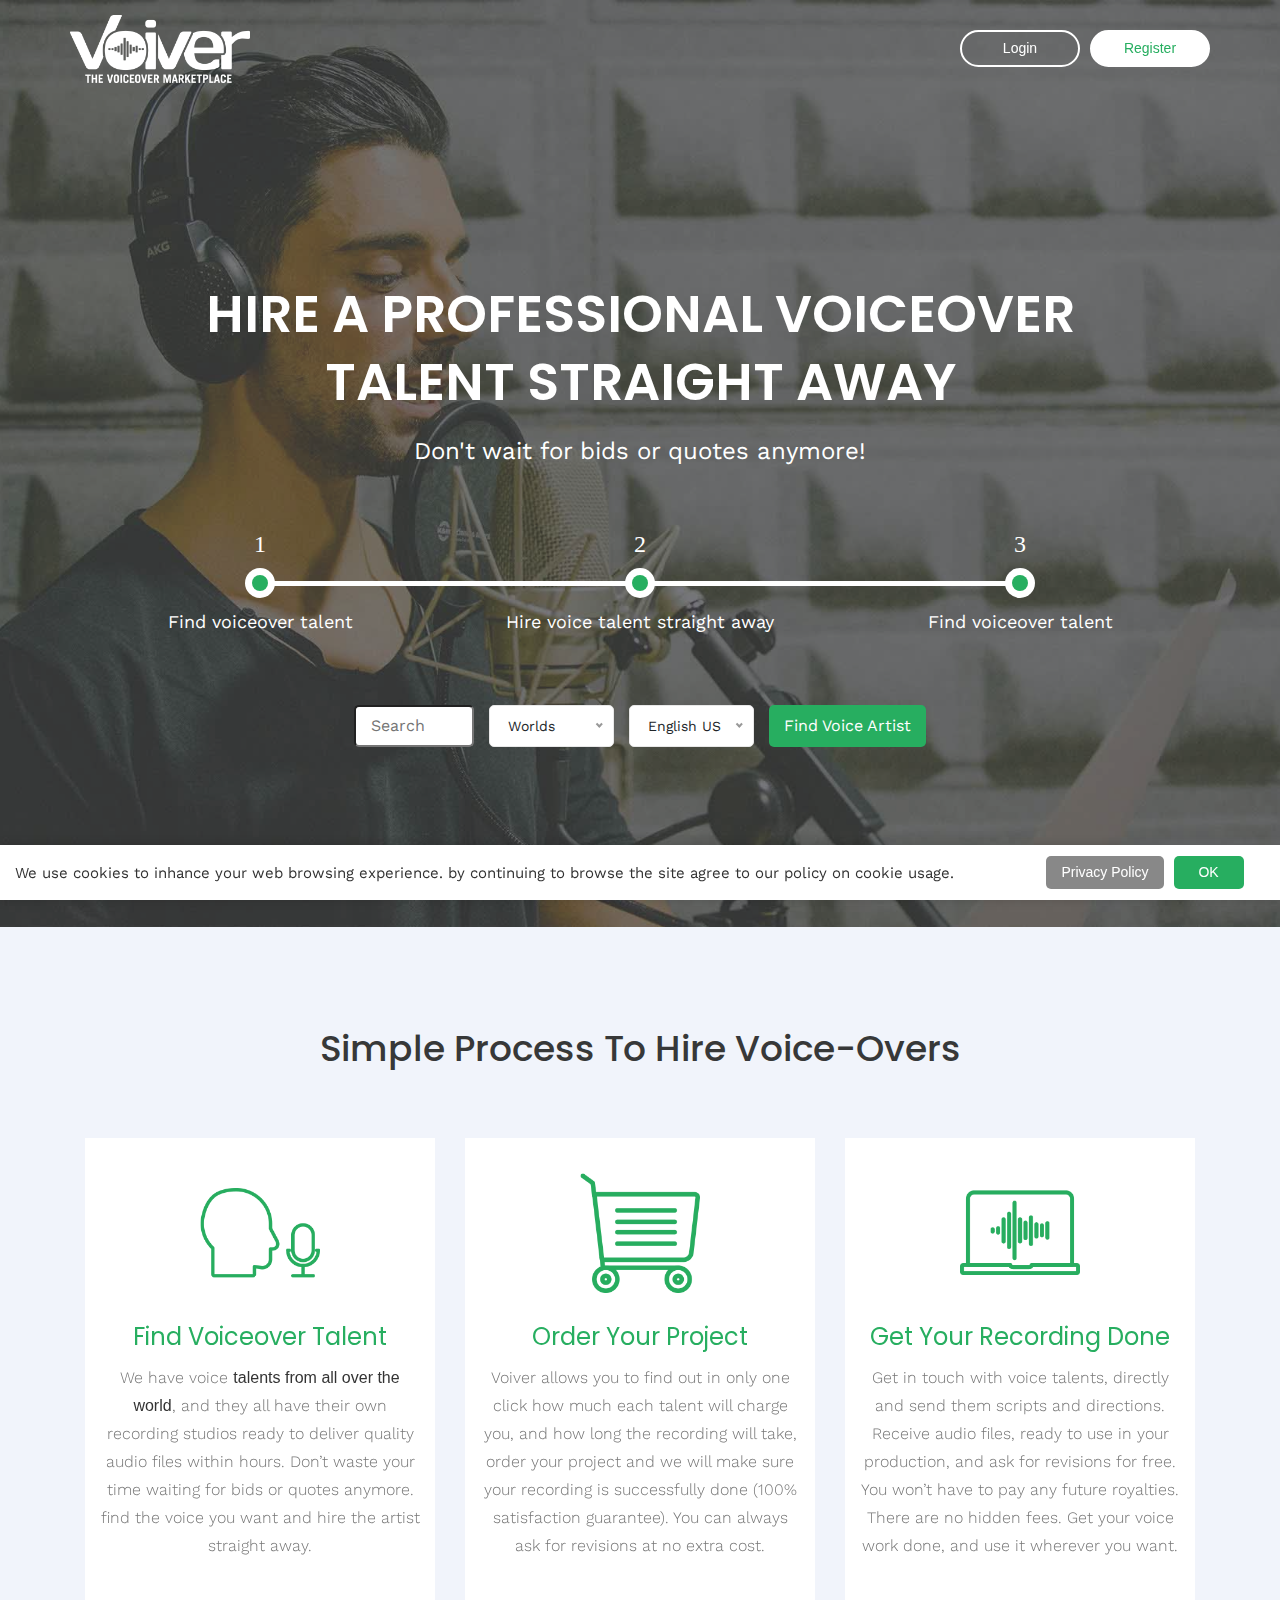
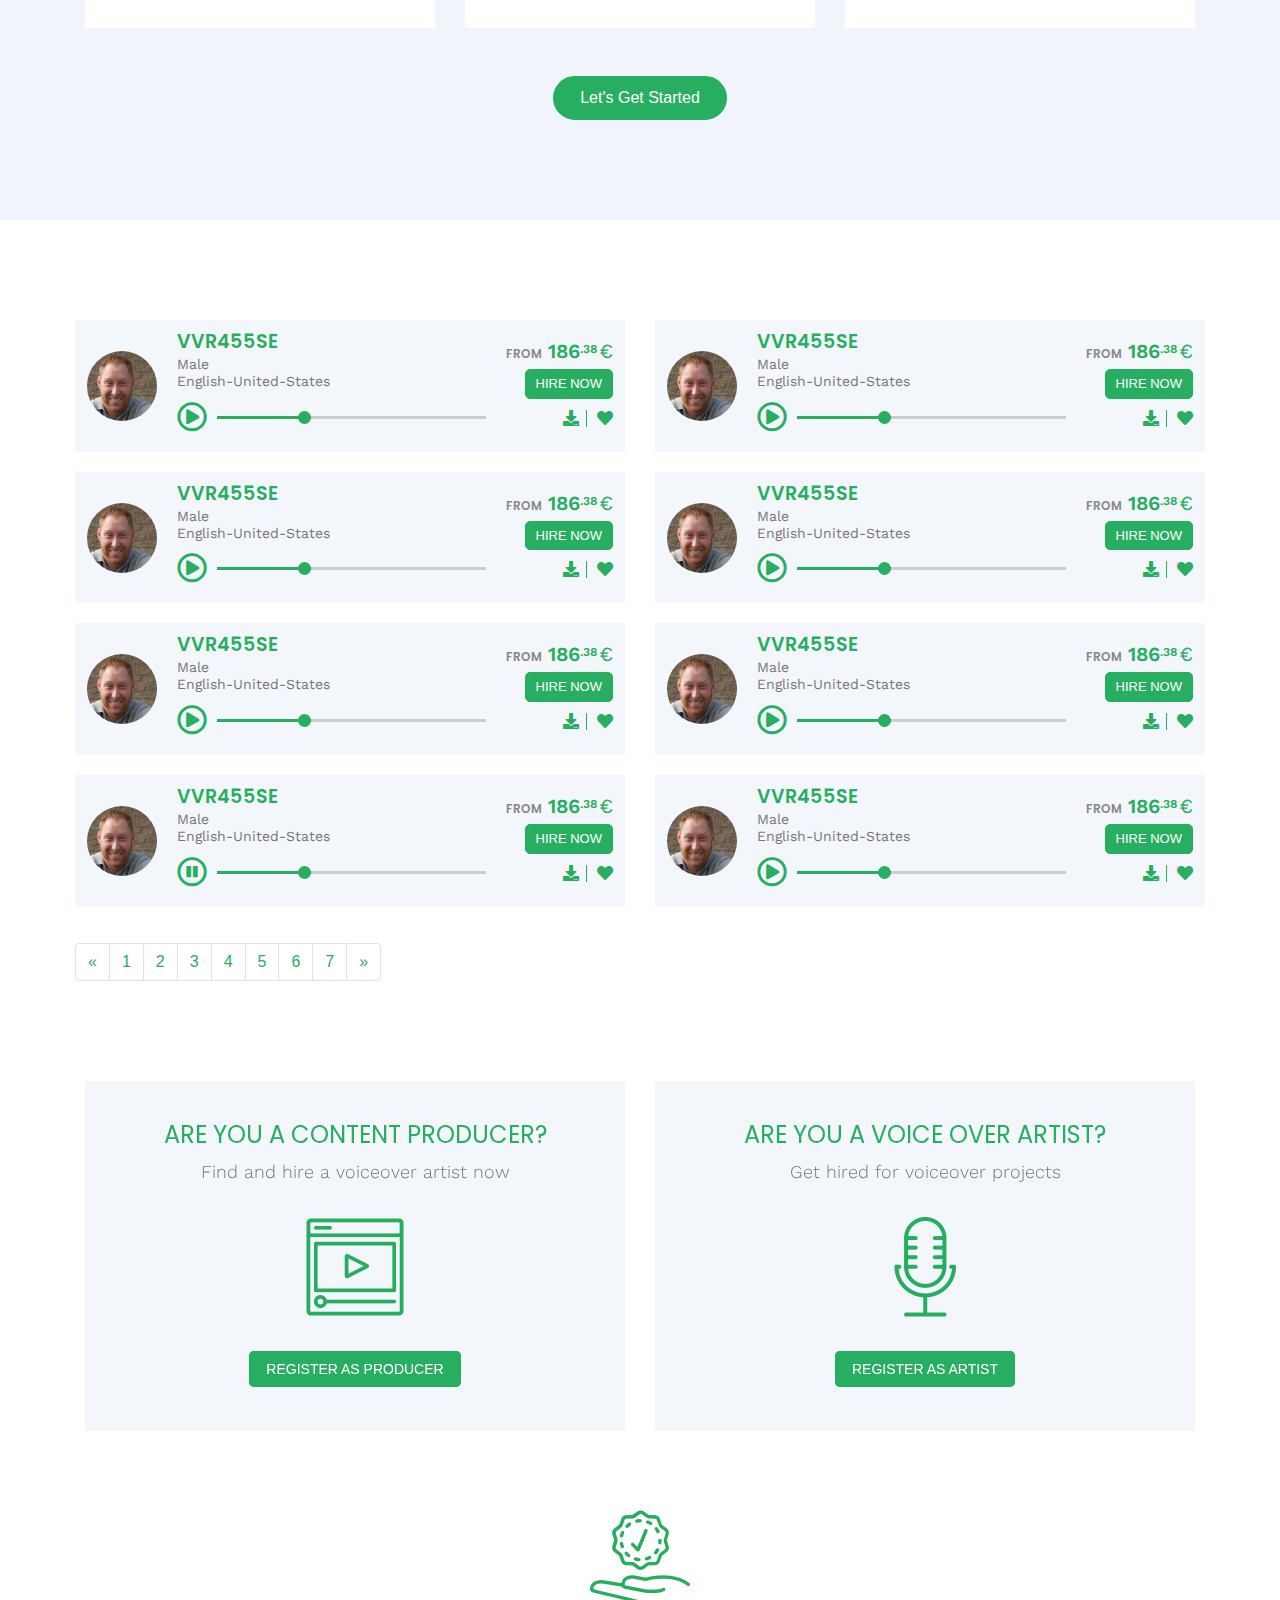
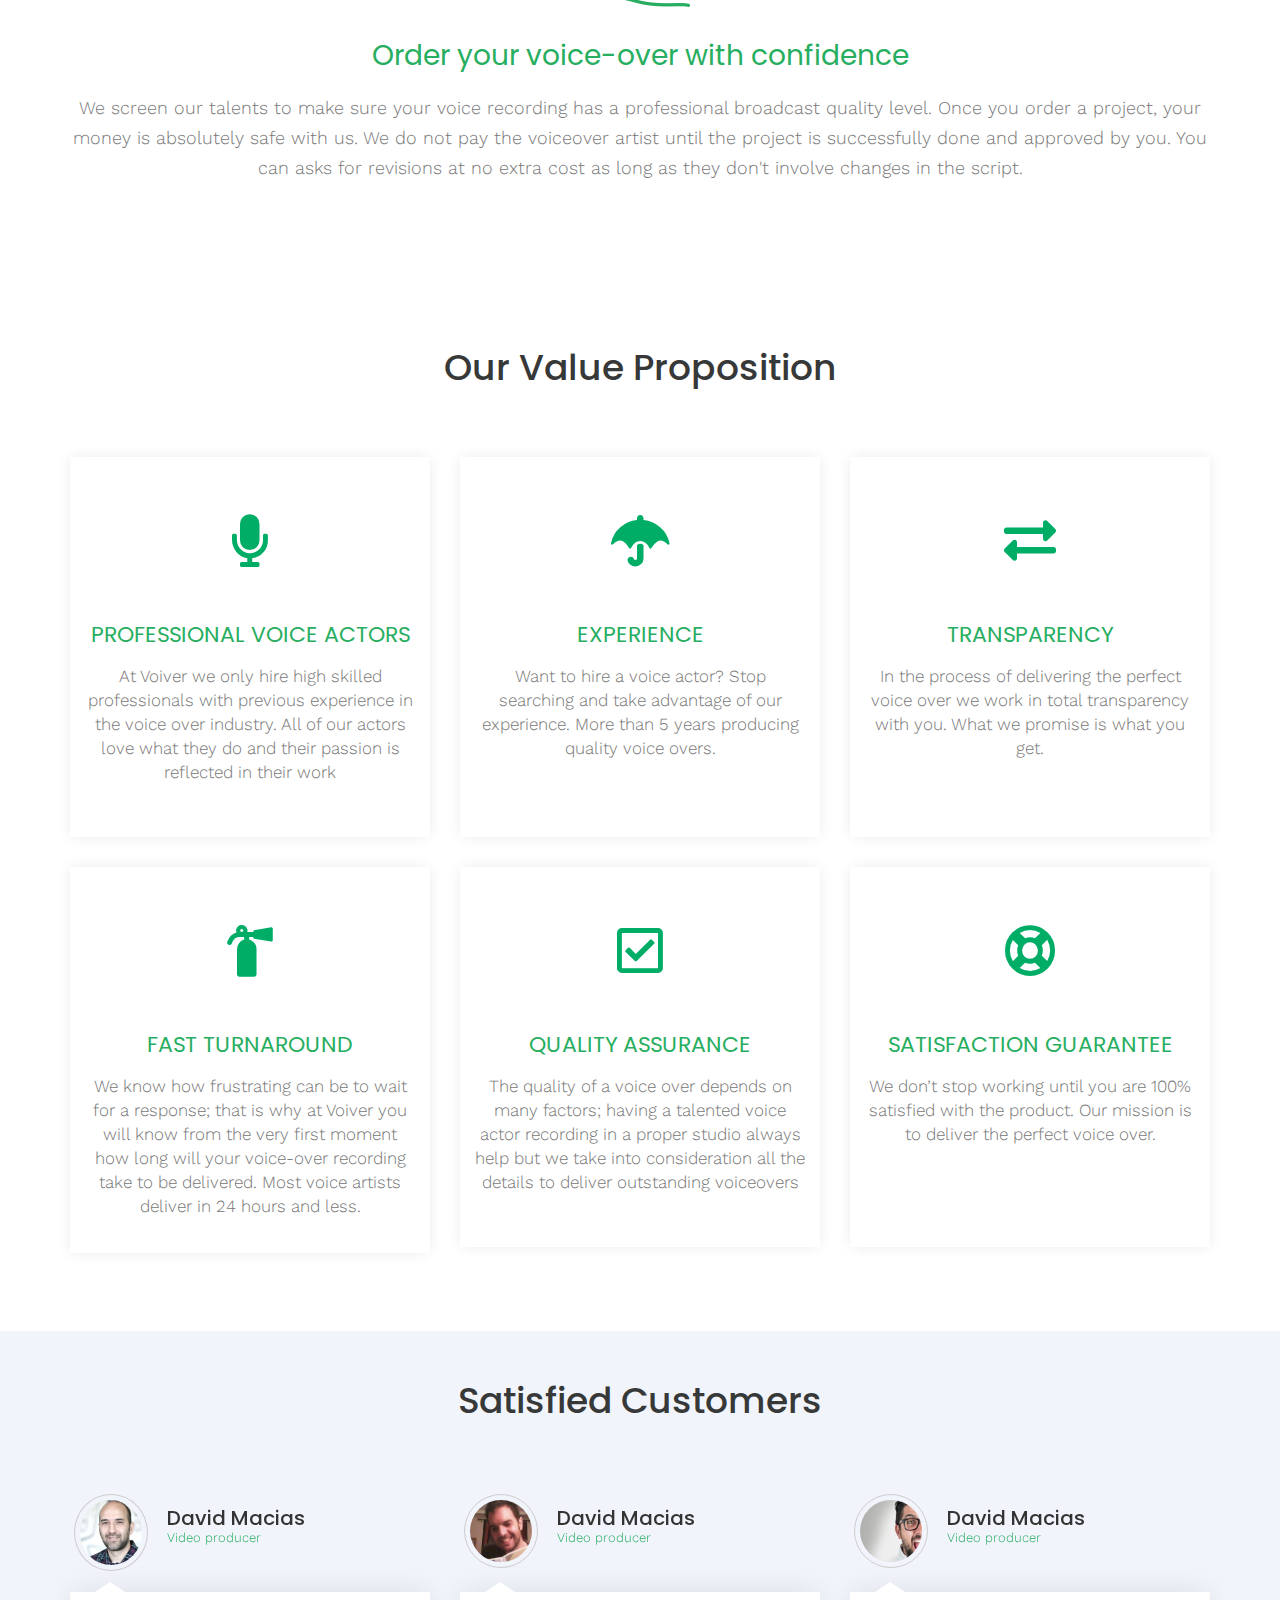
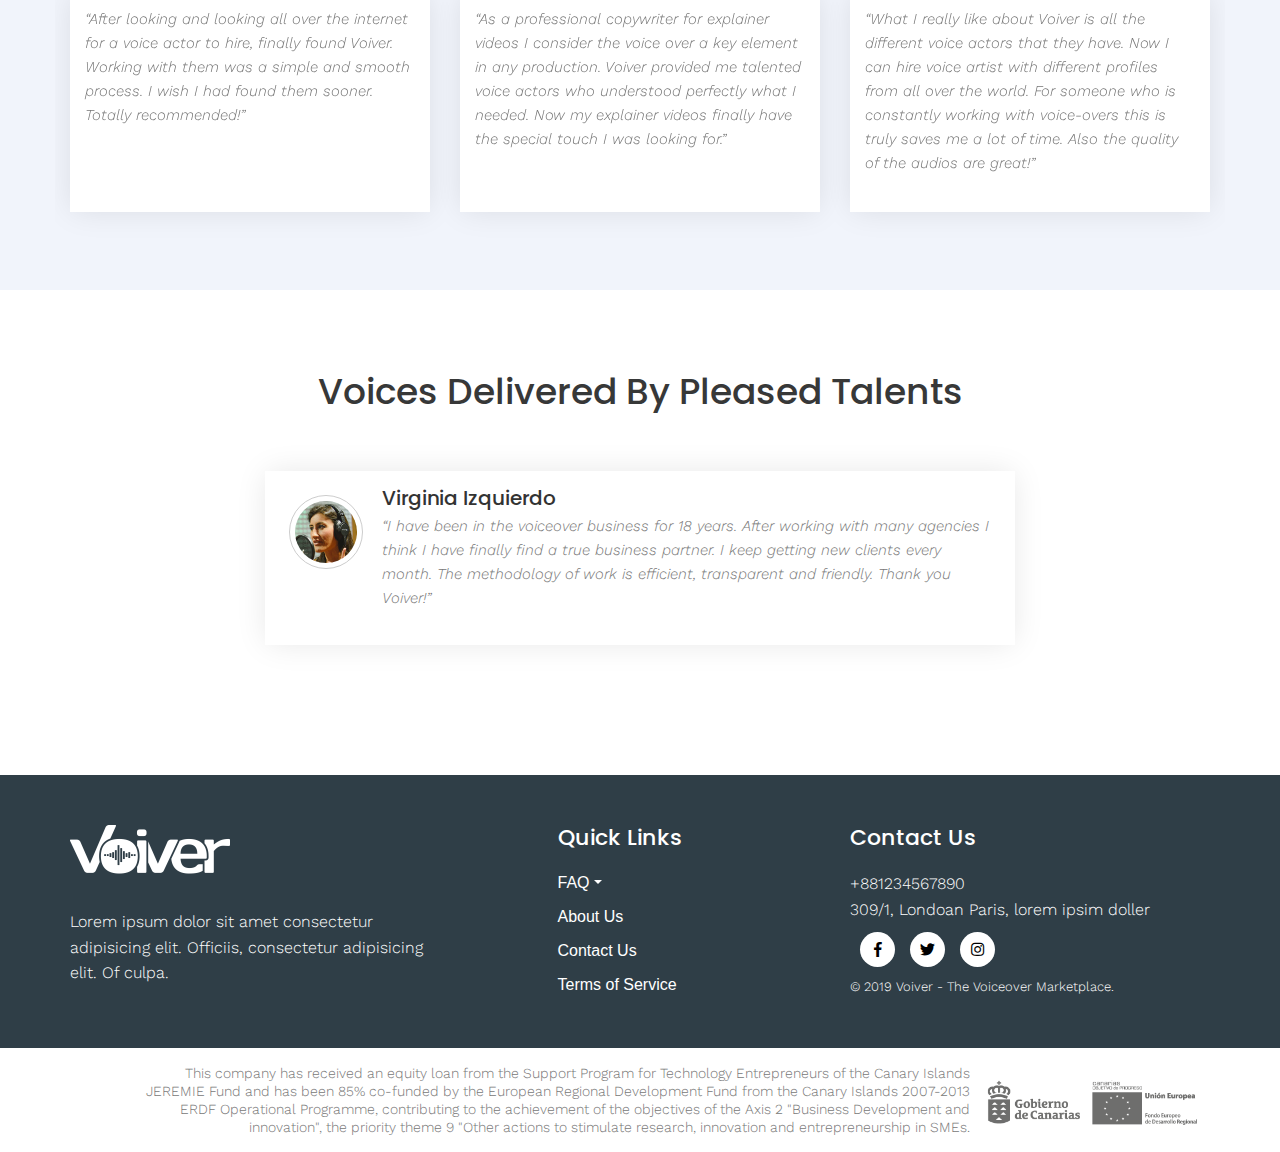
==== commit c34c9fe7: "audio added" ====
--- a/index.html
+++ b/index.html
@@ -235,7 +235,322 @@
                 </div>
                 <div class="audio-playbox d-flex align-items-center">
                   <div class="audio-playbtn">
+                    <i class="far fa-play-circle"></i>
+                  </div>
+                  <div class="audio-playbar">
+                    <span class="now-playtime"></span>
+                  </div>
+                </div>
+              </div>
+              <div class="audio-widget text-right d-none d-sm-block">
+                <div class="audio-price"><span class="frm">from</span>186<span class="price-cent">.38</span><span
+                    class="pricetag">&euro;</span></div>
+                <div class="audio-buybtn"><a href="#" class="audio-buy">hire now</a></div>
+                <div class="audio-wid-react">
+                  <a href="" title="Download Now" class="audio-download-btn"><i class="fas fa-download"></i></a>
+                  <a href="" title="Love This"><i class="fas fa-heart"></i></a>
+                </div>
+              </div>
+            </div>
+            <div class="audio-widget-mobile justify-content-end d-flex align-items-center d-sm-none">
+              <div class="audio-price mr-3"><span class="frm">from</span>186<span class="price-cent">.38</span><span
+                  class="pricetag">&euro;</span></div>
+              <div class="audio-buybtn mr-3"><a href="#" class="audio-buy">hire now</a></div>
+              <div class="audio-wid-react">
+                <a href="" class="audio-download-btn"><i class="fas fa-download"></i></a>
+                <a href=""><i class="fas fa-heart"></i></a>
+              </div>
+            </div>
+          </div>
+        </div>
+        <!-- single audio box end -->
+        <!-- single audio box -->
+        <div class="col-lg-6">
+          <div class="single-audio-player">
+            <div class="d-flex align-items-center">
+              <div class="audio-img">
+                <img src="assets/img/audio/audio-img-1.png" alt="">
+              </div>
+              <div class="audio-content">
+                <div class="audio-title">
+                  <h4>VVR455SE</h4>
+                </div>
+                <div class="audio-name">
+                  <p><span>Male</span> English-United-States</p>
+                </div>
+                <div class="audio-playbox d-flex align-items-center">
+                  <div class="audio-playbtn">
+                    <i class="far fa-play-circle"></i>
+                  </div>
+                  <div class="audio-playbar">
+                    <span class="now-playtime"></span>
+                  </div>
+                </div>
+              </div>
+              <div class="audio-widget text-right d-none d-sm-block">
+                <div class="audio-price"><span class="frm">from</span>186<span class="price-cent">.38</span><span
+                    class="pricetag">&euro;</span></div>
+                <div class="audio-buybtn"><a href="#" class="audio-buy">hire now</a></div>
+                <div class="audio-wid-react">
+                  <a href="" title="Download Now" class="audio-download-btn"><i class="fas fa-download"></i></a>
+                  <a href="" title="Love This"><i class="fas fa-heart"></i></a>
+                </div>
+              </div>
+            </div>
+            <div class="audio-widget-mobile justify-content-end d-flex align-items-center d-sm-none">
+              <div class="audio-price mr-3"><span class="frm">from</span>186<span class="price-cent">.38</span><span
+                  class="pricetag">&euro;</span></div>
+              <div class="audio-buybtn mr-3"><a href="#" class="audio-buy">hire now</a></div>
+              <div class="audio-wid-react">
+                <a href="" class="audio-download-btn"><i class="fas fa-download"></i></a>
+                <a href=""><i class="fas fa-heart"></i></a>
+              </div>
+            </div>
+          </div>
+        </div>
+        <!-- single audio box end -->
+        <!-- single audio box -->
+        <div class="col-lg-6">
+          <div class="single-audio-player">
+            <div class="d-flex align-items-center">
+              <div class="audio-img">
+                <img src="assets/img/audio/audio-img-1.png" alt="">
+              </div>
+              <div class="audio-content">
+                <div class="audio-title">
+                  <h4>VVR455SE</h4>
+                </div>
+                <div class="audio-name">
+                  <p><span>Male</span> English-United-States</p>
+                </div>
+                <div class="audio-playbox d-flex align-items-center">
+                  <div class="audio-playbtn">
+                    <i class="far fa-play-circle"></i>
+                  </div>
+                  <div class="audio-playbar">
+                    <span class="now-playtime"></span>
+                  </div>
+                </div>
+              </div>
+              <div class="audio-widget text-right d-none d-sm-block">
+                <div class="audio-price"><span class="frm">from</span>186<span class="price-cent">.38</span><span
+                    class="pricetag">&euro;</span></div>
+                <div class="audio-buybtn"><a href="#" class="audio-buy">hire now</a></div>
+                <div class="audio-wid-react">
+                  <a href="" title="Download Now" class="audio-download-btn"><i class="fas fa-download"></i></a>
+                  <a href="" title="Love This"><i class="fas fa-heart"></i></a>
+                </div>
+              </div>
+            </div>
+            <div class="audio-widget-mobile justify-content-end d-flex align-items-center d-sm-none">
+              <div class="audio-price mr-3"><span class="frm">from</span>186<span class="price-cent">.38</span><span
+                  class="pricetag">&euro;</span></div>
+              <div class="audio-buybtn mr-3"><a href="#" class="audio-buy">hire now</a></div>
+              <div class="audio-wid-react">
+                <a href="" class="audio-download-btn"><i class="fas fa-download"></i></a>
+                <a href=""><i class="fas fa-heart"></i></a>
+              </div>
+            </div>
+          </div>
+        </div>
+        <!-- single audio box end -->
+        <!-- single audio box -->
+        <div class="col-lg-6">
+          <div class="single-audio-player">
+            <div class="d-flex align-items-center">
+              <div class="audio-img">
+                <img src="assets/img/audio/audio-img-1.png" alt="">
+              </div>
+              <div class="audio-content">
+                <div class="audio-title">
+                  <h4>VVR455SE</h4>
+                </div>
+                <div class="audio-name">
+                  <p><span>Male</span> English-United-States</p>
+                </div>
+                <div class="audio-playbox d-flex align-items-center">
+                  <div class="audio-playbtn">
+                    <i class="far fa-play-circle"></i>
+                  </div>
+                  <div class="audio-playbar">
+                    <span class="now-playtime"></span>
+                  </div>
+                </div>
+              </div>
+              <div class="audio-widget text-right d-none d-sm-block">
+                <div class="audio-price"><span class="frm">from</span>186<span class="price-cent">.38</span><span
+                    class="pricetag">&euro;</span></div>
+                <div class="audio-buybtn"><a href="#" class="audio-buy">hire now</a></div>
+                <div class="audio-wid-react">
+                  <a href="" title="Download Now" class="audio-download-btn"><i class="fas fa-download"></i></a>
+                  <a href="" title="Love This"><i class="fas fa-heart"></i></a>
+                </div>
+              </div>
+            </div>
+            <div class="audio-widget-mobile justify-content-end d-flex align-items-center d-sm-none">
+              <div class="audio-price mr-3"><span class="frm">from</span>186<span class="price-cent">.38</span><span
+                  class="pricetag">&euro;</span></div>
+              <div class="audio-buybtn mr-3"><a href="#" class="audio-buy">hire now</a></div>
+              <div class="audio-wid-react">
+                <a href="" class="audio-download-btn"><i class="fas fa-download"></i></a>
+                <a href=""><i class="fas fa-heart"></i></a>
+              </div>
+            </div>
+          </div>
+        </div>
+        <!-- single audio box end -->
+        <!-- single audio box -->
+        <div class="col-lg-6">
+          <div class="single-audio-player">
+            <div class="d-flex align-items-center">
+              <div class="audio-img">
+                <img src="assets/img/audio/audio-img-1.png" alt="">
+              </div>
+              <div class="audio-content">
+                <div class="audio-title">
+                  <h4>VVR455SE</h4>
+                </div>
+                <div class="audio-name">
+                  <p><span>Male</span> English-United-States</p>
+                </div>
+                <div class="audio-playbox d-flex align-items-center">
+                  <div class="audio-playbtn">
+                    <i class="far fa-play-circle"></i>
+                  </div>
+                  <div class="audio-playbar">
+                    <span class="now-playtime"></span>
+                  </div>
+                </div>
+              </div>
+              <div class="audio-widget text-right d-none d-sm-block">
+                <div class="audio-price"><span class="frm">from</span>186<span class="price-cent">.38</span><span
+                    class="pricetag">&euro;</span></div>
+                <div class="audio-buybtn"><a href="#" class="audio-buy">hire now</a></div>
+                <div class="audio-wid-react">
+                  <a href="" title="Download Now" class="audio-download-btn"><i class="fas fa-download"></i></a>
+                  <a href="" title="Love This"><i class="fas fa-heart"></i></a>
+                </div>
+              </div>
+            </div>
+            <div class="audio-widget-mobile justify-content-end d-flex align-items-center d-sm-none">
+              <div class="audio-price mr-3"><span class="frm">from</span>186<span class="price-cent">.38</span><span
+                  class="pricetag">&euro;</span></div>
+              <div class="audio-buybtn mr-3"><a href="#" class="audio-buy">hire now</a></div>
+              <div class="audio-wid-react">
+                <a href="" class="audio-download-btn"><i class="fas fa-download"></i></a>
+                <a href=""><i class="fas fa-heart"></i></a>
+              </div>
+            </div>
+          </div>
+        </div>
+        <!-- single audio box end -->
+        <!-- single audio box -->
+        <div class="col-lg-6">
+          <div class="single-audio-player">
+            <div class="d-flex align-items-center">
+              <div class="audio-img">
+                <img src="assets/img/audio/audio-img-1.png" alt="">
+              </div>
+              <div class="audio-content">
+                <div class="audio-title">
+                  <h4>VVR455SE</h4>
+                </div>
+                <div class="audio-name">
+                  <p><span>Male</span> English-United-States</p>
+                </div>
+                <div class="audio-playbox d-flex align-items-center">
+                  <div class="audio-playbtn">
+                    <i class="far fa-play-circle"></i>
+                  </div>
+                  <div class="audio-playbar">
+                    <span class="now-playtime"></span>
+                  </div>
+                </div>
+              </div>
+              <div class="audio-widget text-right d-none d-sm-block">
+                <div class="audio-price"><span class="frm">from</span>186<span class="price-cent">.38</span><span
+                    class="pricetag">&euro;</span></div>
+                <div class="audio-buybtn"><a href="#" class="audio-buy">hire now</a></div>
+                <div class="audio-wid-react">
+                  <a href="" title="Download Now" class="audio-download-btn"><i class="fas fa-download"></i></a>
+                  <a href="" title="Love This"><i class="fas fa-heart"></i></a>
+                </div>
+              </div>
+            </div>
+            <div class="audio-widget-mobile justify-content-end d-flex align-items-center d-sm-none">
+              <div class="audio-price mr-3"><span class="frm">from</span>186<span class="price-cent">.38</span><span
+                  class="pricetag">&euro;</span></div>
+              <div class="audio-buybtn mr-3"><a href="#" class="audio-buy">hire now</a></div>
+              <div class="audio-wid-react">
+                <a href="" class="audio-download-btn"><i class="fas fa-download"></i></a>
+                <a href=""><i class="fas fa-heart"></i></a>
+              </div>
+            </div>
+          </div>
+        </div>
+        <!-- single audio box end -->
+        <!-- single audio box -->
+        <div class="col-lg-6">
+          <div class="single-audio-player">
+            <div class="d-flex align-items-center">
+              <div class="audio-img">
+                <img src="assets/img/audio/audio-img-1.png" alt="">
+              </div>
+              <div class="audio-content">
+                <div class="audio-title">
+                  <h4>VVR455SE</h4>
+                </div>
+                <div class="audio-name">
+                  <p><span>Male</span> English-United-States</p>
+                </div>
+                <div class="audio-playbox d-flex align-items-center">
+                  <div class="audio-playbtn">
                     <i class="far fa-pause-circle"></i>
+                  </div>
+                  <div class="audio-playbar">
+                    <span class="now-playtime"></span>
+                  </div>
+                </div>
+              </div>
+              <div class="audio-widget text-right d-none d-sm-block">
+                <div class="audio-price"><span class="frm">from</span>186<span class="price-cent">.38</span><span
+                    class="pricetag">&euro;</span></div>
+                <div class="audio-buybtn"><a href="#" class="audio-buy">hire now</a></div>
+                <div class="audio-wid-react">
+                  <a href="" title="Download Now" class="audio-download-btn"><i class="fas fa-download"></i></a>
+                  <a href="" title="Love This"><i class="fas fa-heart"></i></a>
+                </div>
+              </div>
+            </div>
+            <div class="audio-widget-mobile justify-content-end d-flex align-items-center d-sm-none">
+              <div class="audio-price mr-3"><span class="frm">from</span>186<span class="price-cent">.38</span><span
+                  class="pricetag">&euro;</span></div>
+              <div class="audio-buybtn mr-3"><a href="#" class="audio-buy">hire now</a></div>
+              <div class="audio-wid-react">
+                <a href="" class="audio-download-btn"><i class="fas fa-download"></i></a>
+                <a href=""><i class="fas fa-heart"></i></a>
+              </div>
+            </div>
+          </div>
+        </div>
+        <!-- single audio box end -->
+        <!-- single audio box -->
+        <div class="col-lg-6">
+          <div class="single-audio-player">
+            <div class="d-flex align-items-center">
+              <div class="audio-img">
+                <img src="assets/img/audio/audio-img-1.png" alt="">
+              </div>
+              <div class="audio-content">
+                <div class="audio-title">
+                  <h4>VVR455SE</h4>
+                </div>
+                <div class="audio-name">
+                  <p><span>Male</span> English-United-States</p>
+                </div>
+                <div class="audio-playbox d-flex align-items-center">
+                  <div class="audio-playbtn">
+                    <i class="far fa-play-circle"></i>
                   </div>
                   <div class="audio-playbar">
                     <span class="now-playtime"></span>
--- a/assets/css/style.css
+++ b/assets/css/style.css
@@ -895,6 +895,16 @@
 }
 nav.scrolled img.logo.logo-2 {
     opacity: 1;
+}
+
+.audio-name p span {
+    display: block;
+}
+
+.audio-name p {
+    line-height: 1.2;
+    margin-top: 5px;
+    margin-bottom: 5px;
 }
 
 
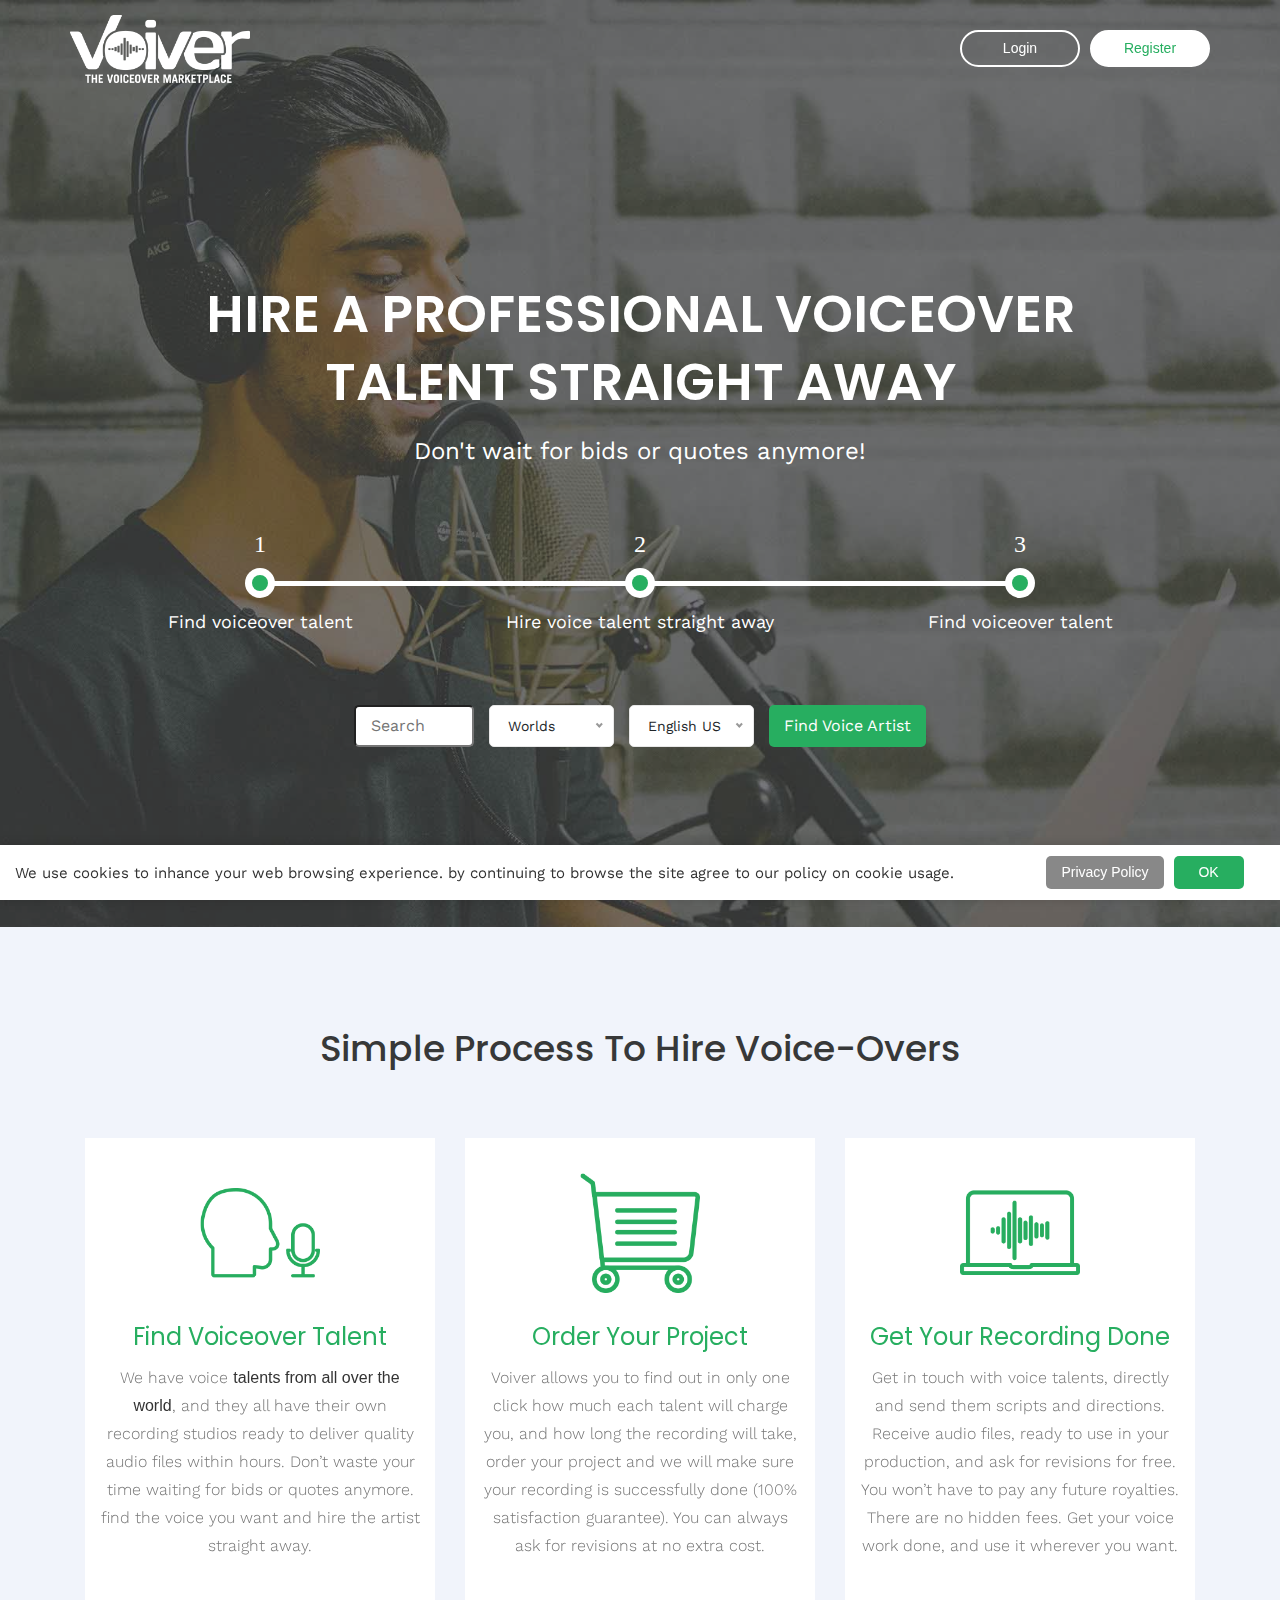
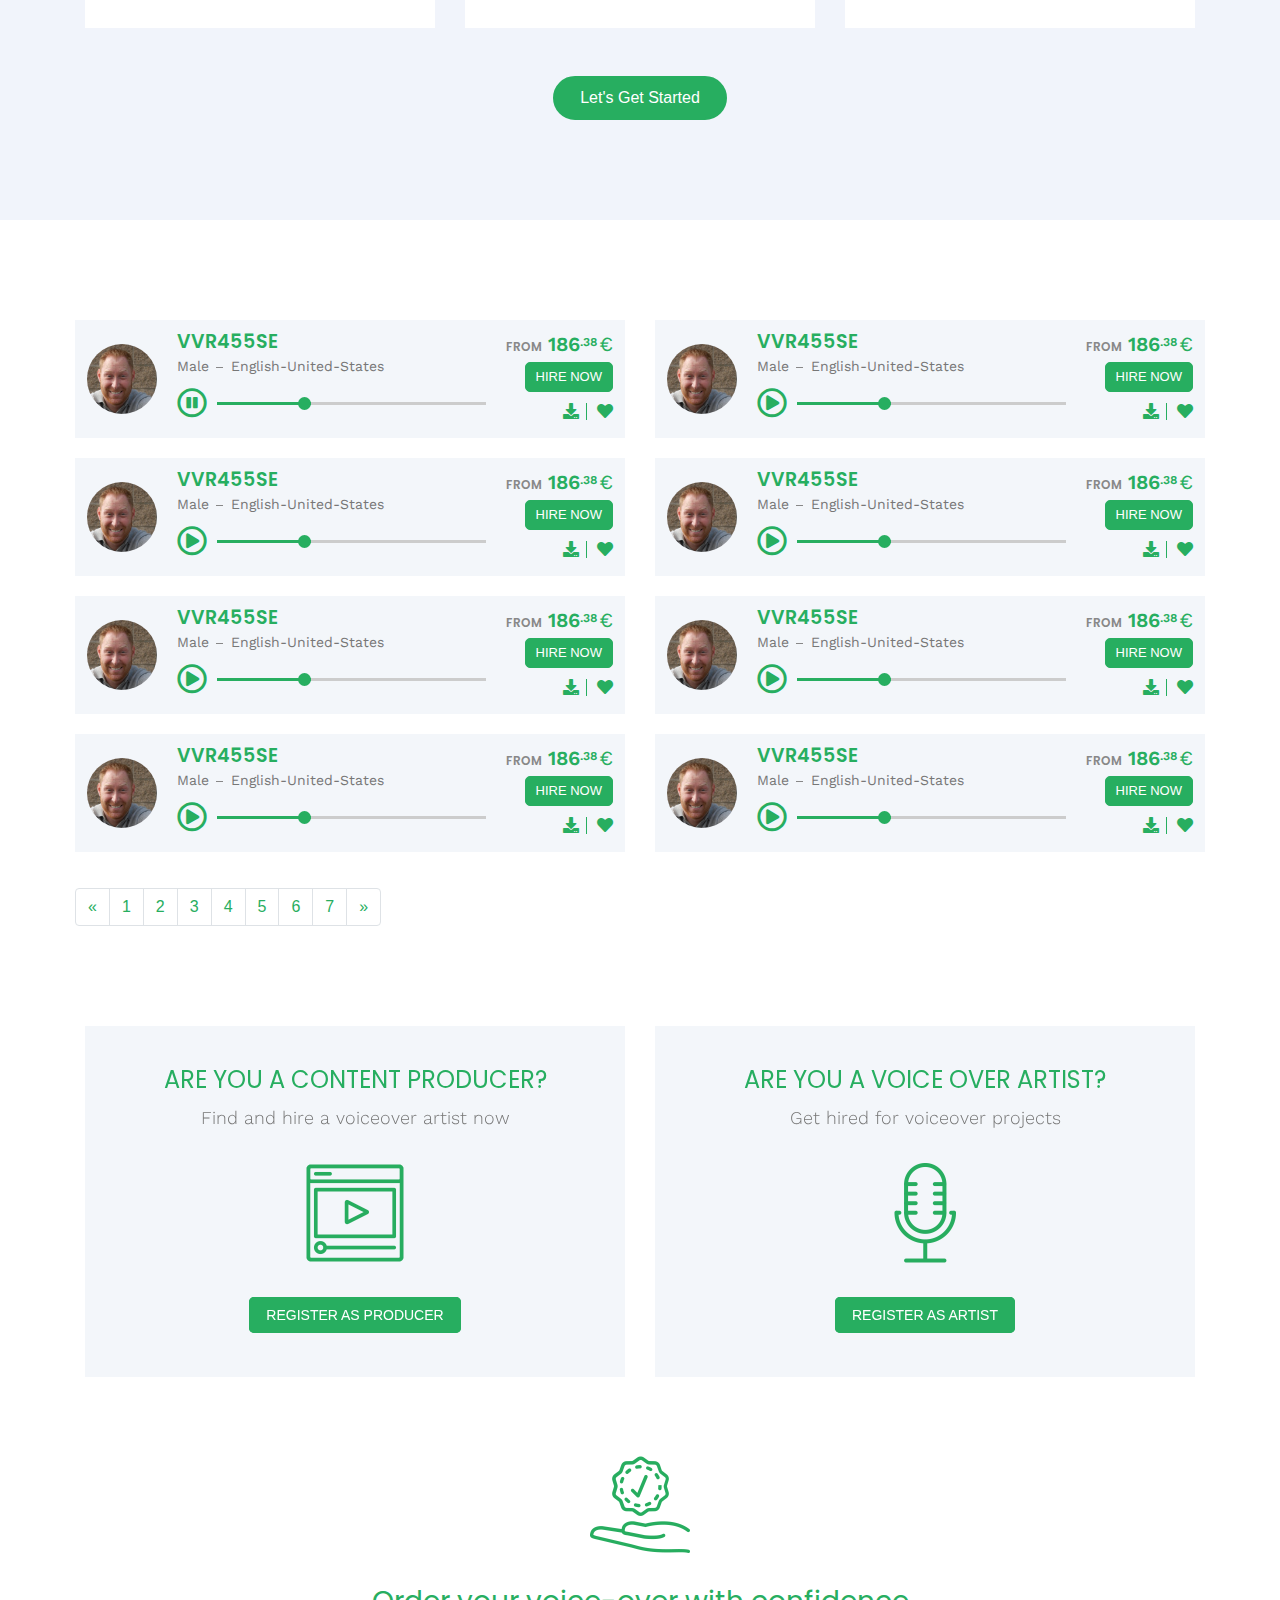
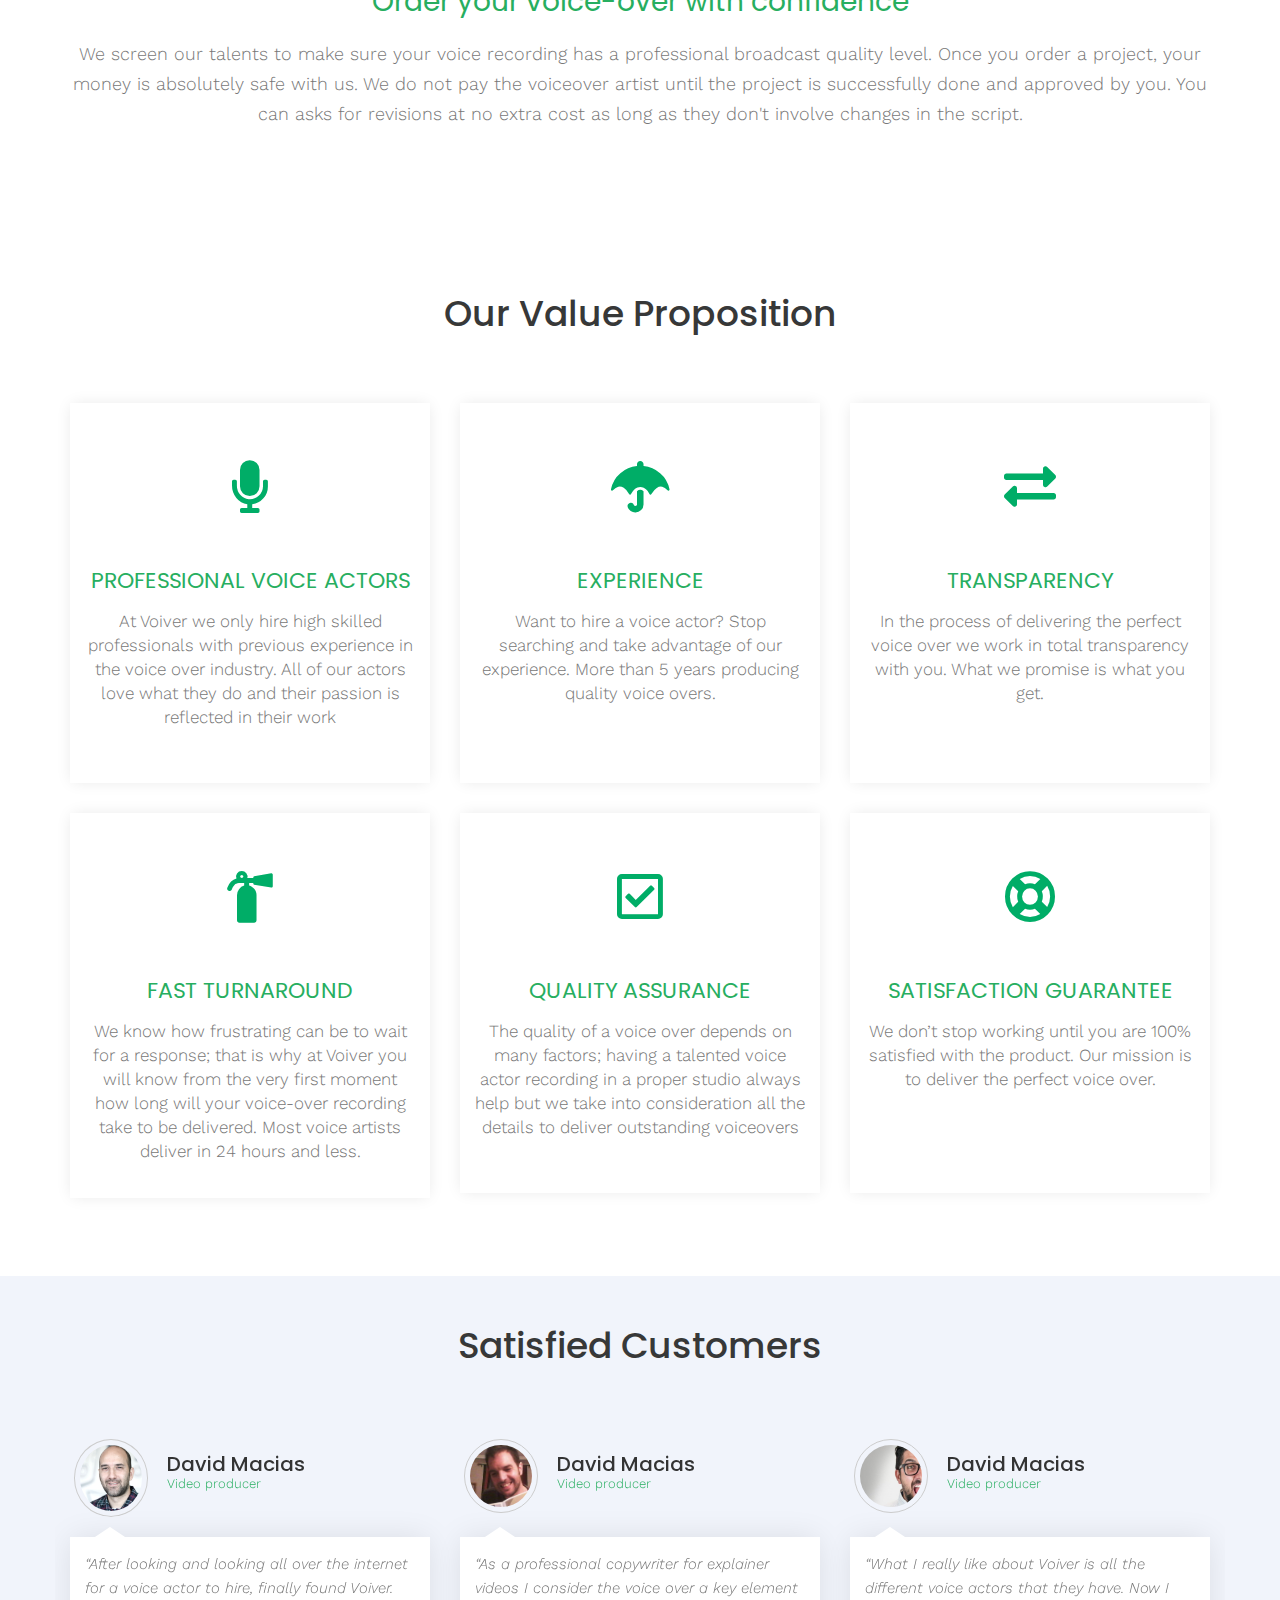
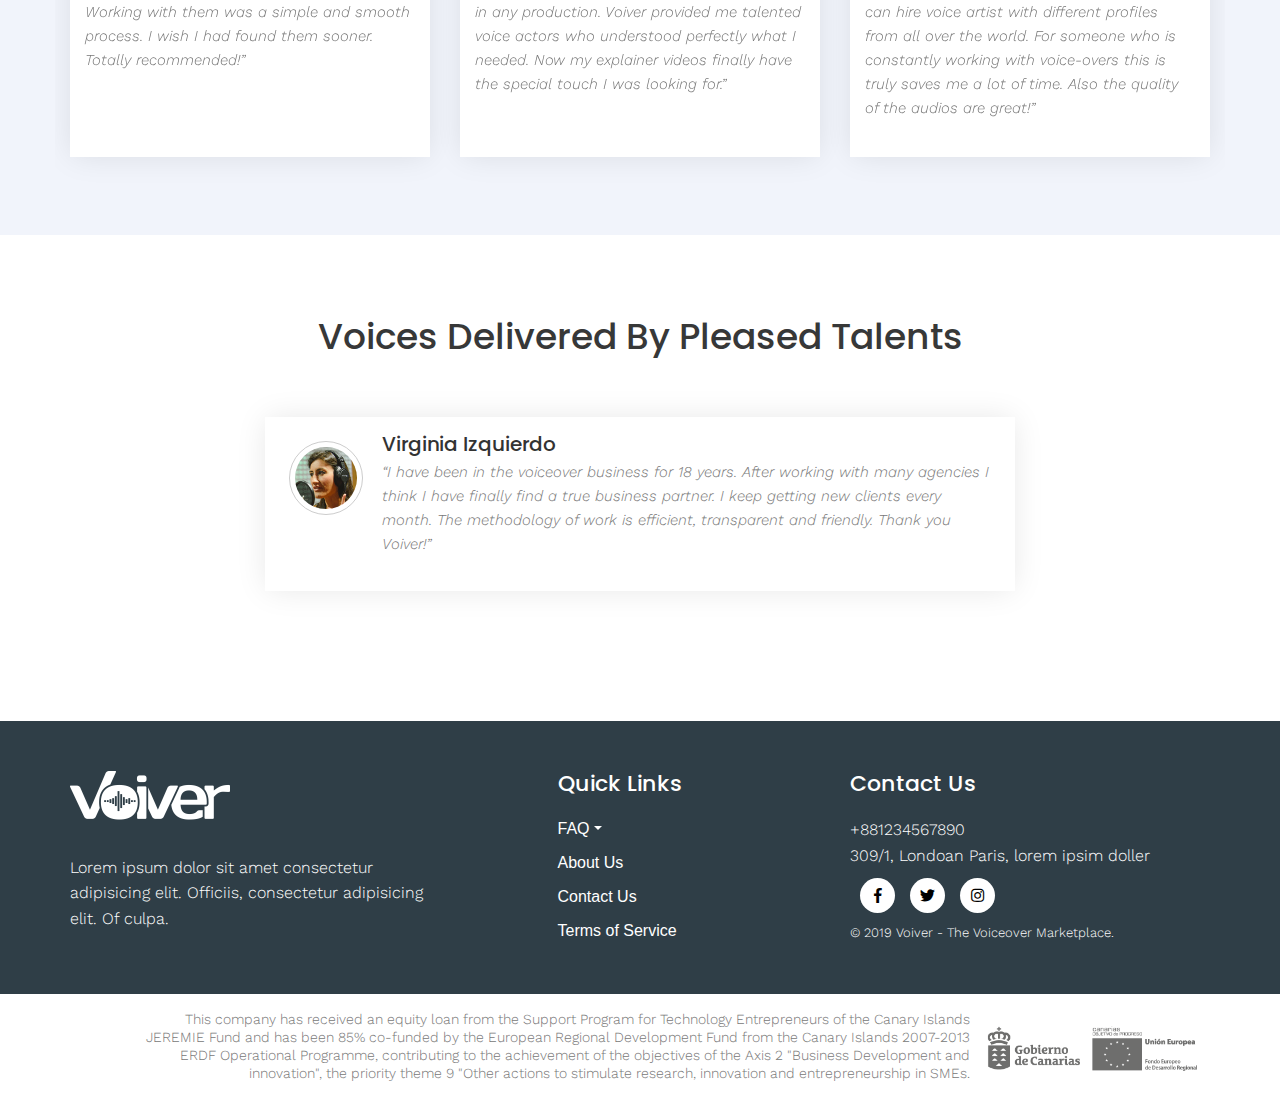
==== commit 74b67145: "files changed" ====
--- a/index.html
+++ b/index.html
@@ -235,7 +235,7 @@
                 </div>
                 <div class="audio-playbox d-flex align-items-center">
                   <div class="audio-playbtn">
-                    <i class="far fa-play-circle"></i>
+                    <i class="far fa-pause-circle"></i>
                   </div>
                   <div class="audio-playbar">
                     <span class="now-playtime"></span>
@@ -257,8 +257,8 @@
                   class="pricetag">&euro;</span></div>
               <div class="audio-buybtn mr-3"><a href="#" class="audio-buy">hire now</a></div>
               <div class="audio-wid-react">
-                <a href="" class="audio-download-btn"><i class="fas fa-download"></i></a>
-                <a href=""><i class="fas fa-heart"></i></a>
+                <a href="" title="Download Now" class="audio-download-btn"><i class="fas fa-download"></i></a>
+                <a href=""title="Love This"><i class="fas fa-heart"></i></a>
               </div>
             </div>
           </div>
@@ -302,8 +302,8 @@
                   class="pricetag">&euro;</span></div>
               <div class="audio-buybtn mr-3"><a href="#" class="audio-buy">hire now</a></div>
               <div class="audio-wid-react">
-                <a href="" class="audio-download-btn"><i class="fas fa-download"></i></a>
-                <a href=""><i class="fas fa-heart"></i></a>
+                <a href="" title="Download Now" class="audio-download-btn"><i class="fas fa-download"></i></a>
+                <a href=""title="Love This"><i class="fas fa-heart"></i></a>
               </div>
             </div>
           </div>
@@ -347,8 +347,8 @@
                   class="pricetag">&euro;</span></div>
               <div class="audio-buybtn mr-3"><a href="#" class="audio-buy">hire now</a></div>
               <div class="audio-wid-react">
-                <a href="" class="audio-download-btn"><i class="fas fa-download"></i></a>
-                <a href=""><i class="fas fa-heart"></i></a>
+                <a href="" title="Download Now" class="audio-download-btn"><i class="fas fa-download"></i></a>
+                <a href=""title="Love This"><i class="fas fa-heart"></i></a>
               </div>
             </div>
           </div>
@@ -392,8 +392,8 @@
                   class="pricetag">&euro;</span></div>
               <div class="audio-buybtn mr-3"><a href="#" class="audio-buy">hire now</a></div>
               <div class="audio-wid-react">
-                <a href="" class="audio-download-btn"><i class="fas fa-download"></i></a>
-                <a href=""><i class="fas fa-heart"></i></a>
+                <a href="" title="Download Now" class="audio-download-btn"><i class="fas fa-download"></i></a>
+                <a href=""title="Love This"><i class="fas fa-heart"></i></a>
               </div>
             </div>
           </div>
@@ -437,8 +437,8 @@
                   class="pricetag">&euro;</span></div>
               <div class="audio-buybtn mr-3"><a href="#" class="audio-buy">hire now</a></div>
               <div class="audio-wid-react">
-                <a href="" class="audio-download-btn"><i class="fas fa-download"></i></a>
-                <a href=""><i class="fas fa-heart"></i></a>
+                <a href="" title="Download Now" class="audio-download-btn"><i class="fas fa-download"></i></a>
+                <a href=""title="Love This"><i class="fas fa-heart"></i></a>
               </div>
             </div>
           </div>
@@ -482,8 +482,8 @@
                   class="pricetag">&euro;</span></div>
               <div class="audio-buybtn mr-3"><a href="#" class="audio-buy">hire now</a></div>
               <div class="audio-wid-react">
-                <a href="" class="audio-download-btn"><i class="fas fa-download"></i></a>
-                <a href=""><i class="fas fa-heart"></i></a>
+                <a href="" title="Download Now" class="audio-download-btn"><i class="fas fa-download"></i></a>
+                <a href=""title="Love This"><i class="fas fa-heart"></i></a>
               </div>
             </div>
           </div>
@@ -505,7 +505,7 @@
                 </div>
                 <div class="audio-playbox d-flex align-items-center">
                   <div class="audio-playbtn">
-                    <i class="far fa-pause-circle"></i>
+                    <i class="far fa-play-circle"></i>
                   </div>
                   <div class="audio-playbar">
                     <span class="now-playtime"></span>
@@ -527,8 +527,8 @@
                   class="pricetag">&euro;</span></div>
               <div class="audio-buybtn mr-3"><a href="#" class="audio-buy">hire now</a></div>
               <div class="audio-wid-react">
-                <a href="" class="audio-download-btn"><i class="fas fa-download"></i></a>
-                <a href=""><i class="fas fa-heart"></i></a>
+                <a href="" title="Download Now" class="audio-download-btn"><i class="fas fa-download"></i></a>
+                <a href=""title="Love This"><i class="fas fa-heart"></i></a>
               </div>
             </div>
           </div>
@@ -572,13 +572,15 @@
                   class="pricetag">&euro;</span></div>
               <div class="audio-buybtn mr-3"><a href="#" class="audio-buy">hire now</a></div>
               <div class="audio-wid-react">
-                <a href="" class="audio-download-btn"><i class="fas fa-download"></i></a>
-                <a href=""><i class="fas fa-heart"></i></a>
+                <a href="" title="Download Now" class="audio-download-btn"><i class="fas fa-download"></i></a>
+                <a href=""title="Love This"><i class="fas fa-heart"></i></a>
               </div>
             </div>
           </div>
         </div>
         <!-- single audio box end -->
+
+  
 
 
       </div>
--- a/assets/css/style.css
+++ b/assets/css/style.css
@@ -2,12 +2,13 @@
 @import url('https://fonts.googleapis.com/css?family=Poppins:300,400,500,600,700|Work+Sans:300,400,500,600,700,800');
 
 /* 1. Theme default css */
-:root{
+:root {
     scroll-behavior: smooth;
 }
+
 body {
-	font-family: 'Work Sans', sans-serif;
-	font-weight: 300;
+    font-family: 'Work Sans', sans-serif;
+    font-weight: 300;
     font-style: normal;
     overflow-x: hidden;
 }
@@ -15,35 +16,35 @@
 a,
 .button,
 button {
-	-webkit-transition: all 0.3s ease-out 0s;
-	-moz-transition: all 0.3s ease-out 0s;
-	-ms-transition: all 0.3s ease-out 0s;
-	-o-transition: all 0.3s ease-out 0s;
-	transition: all 0.3s ease-out 0s;
+    -webkit-transition: all 0.3s ease-out 0s;
+    -moz-transition: all 0.3s ease-out 0s;
+    -ms-transition: all 0.3s ease-out 0s;
+    -o-transition: all 0.3s ease-out 0s;
+    transition: all 0.3s ease-out 0s;
 }
 
 a:hover {
-	text-decoration: none;
+    text-decoration: none;
 }
 
 a:focus,
 button:focus,
 input:focus,
 textarea:focus {
-	text-decoration: none;
-	outline: none;
+    text-decoration: none;
+    outline: none;
 }
 
 button {
-	cursor: pointer
+    cursor: pointer
 }
 
 .uppercase {
-	text-transform: uppercase;
+    text-transform: uppercase;
 }
 
 .capitalize {
-	text-transform: capitalize;
+    text-transform: capitalize;
 }
 
 h1,
@@ -52,272 +53,272 @@
 h4,
 h5,
 h6 {
-	font-family: 'Poppins', sans-serif;
-	font-weight: normal;
-	color: #333333;
-	margin-top: 0px;
-	font-style: normal;
-	font-weight: 400;
-	text-transform: normal;
+    font-family: 'Poppins', sans-serif;
+    font-weight: normal;
+    color: #333333;
+    margin-top: 0px;
+    font-style: normal;
+    font-weight: 400;
+    text-transform: normal;
 }
 
 h1 {
-	font-size: 40px;
-	font-weight: 500;
+    font-size: 40px;
+    font-weight: 500;
 }
 
 h2 {
-	font-size: 35px;
+    font-size: 35px;
 }
 
 h3 {
-	font-size: 28px;
+    font-size: 28px;
 }
 
 h4 {
-	font-size: 22px;
+    font-size: 22px;
 }
 
 h5 {
-	font-size: 18px;
+    font-size: 18px;
 }
 
 h6 {
-	font-size: 16px;
+    font-size: 16px;
 }
 
 ul {
-	margin: 0px;
-	padding: 0px;
+    margin: 0px;
+    padding: 0px;
 }
 
 li {
-	list-style: none
+    list-style: none
 }
 
 p {
-	font-size: 17px;
-	font-weight: normal;
-	line-height: 30px;
-	color: #777777;
-	margin-bottom: 15px;
+    font-size: 17px;
+    font-weight: normal;
+    line-height: 30px;
+    color: #777777;
+    margin-bottom: 15px;
 }
 
 a {
-	color: #333;
-	font-family: sans-serif;
-	font-weight: 500;
+    color: #333;
+    font-family: sans-serif;
+    font-weight: 500;
 }
 
 /* rsl css */
 /* audio playder */
 .single-audio-player {
-	background: #F3F6FA;
-	padding: 12px;
-	margin-bottom: 20px;
+    background: #F3F6FA;
+    padding: 12px;
+    margin-bottom: 20px;
 }
 
 .audio-img {
-	width: 70px;
+    width: 70px;
 }
 
 .audio-img img {
-	width: 100%;
-	border-radius: 50%;
+    width: 100%;
+    border-radius: 50%;
 }
 
 .audio-price {
-	font-size: 20px;
-	font-weight: 600;
-	color: #27ae60;
-	line-height: 1;
-	margin-bottom: 8px;
+    font-size: 20px;
+    font-weight: 600;
+    color: #27ae60;
+    line-height: 1;
+    margin-bottom: 8px;
 }
 
 .audio-price span.frm {
-	color: #888;
-	font-size: 12px;
-	text-transform: uppercase;
-	font-family: 'Poppins', sans-serif;
-	margin-right: 6px;
+    color: #888;
+    font-size: 12px;
+    text-transform: uppercase;
+    font-family: 'Poppins', sans-serif;
+    margin-right: 6px;
 }
 
 .audio-content {
-	padding-left: 20px;
-	margin-right: 20px;
-	flex: 1 1 auto;
+    padding-left: 20px;
+    margin-right: 20px;
+    flex: 1 1 auto;
 }
 
 .audio-title h4 {
-	font-size: 19px;
-	color: #27ae60;
-	margin-bottom: 0;
-	font-weight: 600;
-	line-height: 1;
+    font-size: 19px;
+    color: #27ae60;
+    margin-bottom: 0;
+    font-weight: 600;
+    line-height: 1;
 }
 
 .audio-name p {
-	font-size: 14px;
-	margin-bottom: 0;
+    font-size: 14px;
+    margin-bottom: 0;
 }
 
 .audio-widget {
-	margin-left: auto;
+    margin-left: auto;
 }
 
 span.price-cent {
-	font-size: 12px;
-	position: relative;
-	top: -5px;
+    font-size: 12px;
+    position: relative;
+    top: -5px;
 }
 
 span.pricetag {
-	font-weight: 400;
-	margin-left: 2px;
+    font-weight: 400;
+    margin-left: 2px;
 }
 
 a.audio-buy {
-	background: #27ae60;
-	color: #fff;
-	padding: 4px 10px;
-	text-transform: uppercase;
-	font-size: 13px;
-	border: 1px solid #27ae60;
-	border-radius: 5px;
-	margin-bottom: 8px;
-	display: inline-block;
+    background: #27ae60;
+    color: #fff;
+    padding: 4px 10px;
+    text-transform: uppercase;
+    font-size: 13px;
+    border: 1px solid #27ae60;
+    border-radius: 5px;
+    margin-bottom: 8px;
+    display: inline-block;
 }
 
 .audio-wid-react a {
-	color: #27ae60;
-	display: inline-block;
+    color: #27ae60;
+    display: inline-block;
 }
 
 a.audio-download-btn {
-	margin-right: 5px;
-	padding-right: 7px;
-	border-right: 1px solid;
-	line-height: 1;
+    margin-right: 5px;
+    padding-right: 7px;
+    border-right: 1px solid;
+    line-height: 1;
 }
 
 a.audio-buy:hover {
-	background: transparent;
-	color: #27ae60;
+    background: transparent;
+    color: #27ae60;
 }
 
 .audio-playbar {
-	width: 100%;
-	height: 3px;
-	background: #ccc;
-	position: relative;
-	cursor: pointer;
+    width: 100%;
+    height: 3px;
+    background: #ccc;
+    position: relative;
+    cursor: pointer;
 }
 
 .audio-playbtn {
-	font-size: 30px;
-	margin-right: 10px;
-	color: #27ae60;
-	cursor: pointer;
+    font-size: 30px;
+    margin-right: 10px;
+    color: #27ae60;
+    cursor: pointer;
 }
 
 span.now-playtime {
-	position: relative;
-	display: block;
-	width: 35%;
-	height: 100%;
-	background: #27ae60;
+    position: relative;
+    display: block;
+    width: 35%;
+    height: 100%;
+    background: #27ae60;
 }
 
 span.now-playtime:after {
-	content: '';
-	position: absolute;
-	top: -5px;
-	right: 0;
-	width: 13px;
-	height: 13px;
-	background: #27ae60;
-	border-radius: 50%;
+    content: '';
+    position: absolute;
+    top: -5px;
+    right: 0;
+    width: 13px;
+    height: 13px;
+    background: #27ae60;
+    border-radius: 50%;
 }
 
 .audio-area .row {
-	margin-left: -10px !important;
-	margin-right: -10px !important;
+    margin-left: -10px !important;
+    margin-right: -10px !important;
 }
 
 .audio-area .col-md-6 {
-	padding-right: 10px !important;
-	padding-left: 10px !important;
+    padding-right: 10px !important;
+    padding-left: 10px !important;
 }
 
 .audio-area .page-link {
-	color: #27ae60;
+    color: #27ae60;
 }
 
 /* register area */
 
 .single-register {
-	background: #f3f6fa;
-	padding-top: 40px;
-	padding: 40px 20px;
-	padding-bottom: 50px;
-	margin-bottom: 30px;
+    background: #f3f6fa;
+    padding-top: 40px;
+    padding: 40px 20px;
+    padding-bottom: 50px;
+    margin-bottom: 30px;
 }
 
 .single-register.text-center h5 {
-	font-size: 24px;
-	font-weight: 400;
-	color: #27ae60;
-	text-transform: uppercase;
+    font-size: 24px;
+    font-weight: 400;
+    color: #27ae60;
+    text-transform: uppercase;
 }
 
 .single-register.text-center p {
-	font-size: 18px;
-	font-weight: 300;
-	margin-bottom: 30px;
+    font-size: 18px;
+    font-weight: 300;
+    margin-bottom: 30px;
 }
 
 .reg-img img {
-	max-width: 100px;
-	display: inline-block !important;
+    max-width: 100px;
+    display: inline-block !important;
 }
 
 .reg-img {
-	margin-bottom: 40px;
+    margin-bottom: 40px;
 }
 
 .regbtn a {
-	background: #27ae60;
-	padding: 8px 15px;
-	color: #fff;
-	font-size: 14px;
-	text-transform: uppercase;
-	border-radius: 5px;
-	border: 2px solid #27ae60;
+    background: #27ae60;
+    padding: 8px 15px;
+    color: #fff;
+    font-size: 14px;
+    text-transform: uppercase;
+    border-radius: 5px;
+    border: 2px solid #27ae60;
 }
 
 .regbtn a:hover {
-	background: transparent;
-	color: #27ae60;
+    background: transparent;
+    color: #27ae60;
 }
 
 .ov-img img {
-	max-width: 100px;
+    max-width: 100px;
 }
 
 .ov-img {
-	margin-bottom: 30px;
+    margin-bottom: 30px;
 }
 
 .ov-content h4 {
-	font-size: 28px;
-	font-weight: 400;
-	color: #27ae60;
-	margin-bottom: 20px;
+    font-size: 28px;
+    font-weight: 400;
+    color: #27ae60;
+    margin-bottom: 20px;
 }
 
 .ov-content p {
-	font-size: 18px;
-	font-weight: 300;
+    font-size: 18px;
+    font-weight: 300;
 }
 
 /* nav */
@@ -328,95 +329,95 @@
 }
 
 .header-logo img {
-	max-width: 150px;
-	transition: .3s;
-	-webkit-transition: .3s;
-	-moz-transition: .3s;
-	-ms-transition: .3s;
-	-o-transition: .3s;
+    max-width: 150px;
+    transition: .3s;
+    -webkit-transition: .3s;
+    -moz-transition: .3s;
+    -ms-transition: .3s;
+    -o-transition: .3s;
 }
 
 nav#main-nav {
-	background: transparent;
-	padding: 15px 0;
-	transition: .3s;
-	position: fixed;
-	width: 100%;
-	z-index: 9999;
-	-webkit-transition: .3s;
-	-moz-transition: .3s;
-	-ms-transition: .3s;
-	-o-transition: .3s;
+    background: transparent;
+    padding: 15px 0;
+    transition: .3s;
+    position: fixed;
+    width: 100%;
+    z-index: 9999;
+    -webkit-transition: .3s;
+    -moz-transition: .3s;
+    -ms-transition: .3s;
+    -o-transition: .3s;
 }
 
 .header-reg a {
-	display: inline-block;
-	color: #27ae60;
-	background: #fff;
-	padding: 6px 22px;
-	min-width: 120px;
-	text-align: center;
-	border-radius: 30px;
-	text-transform: capitalize;
-	font-size: 14px;
-	border: 2px solid #fff;
+    display: inline-block;
+    color: #27ae60;
+    background: #fff;
+    padding: 6px 22px;
+    min-width: 120px;
+    text-align: center;
+    border-radius: 30px;
+    text-transform: capitalize;
+    font-size: 14px;
+    border: 2px solid #fff;
 }
 
 .header-reg a.header-login {
-	margin-right: 5px;
-	background: transparent;
-	color: #fff;
-	border-color: #fff;
+    margin-right: 5px;
+    background: transparent;
+    color: #fff;
+    border-color: #fff;
 }
 
 nav.scrolled .header-reg a.header-regis {
-	border-color: #fff;
+    border-color: #fff;
 }
 
 .header-reg a.header-login:hover {
-	background: #fff;
-	color: #27ae60;
+    background: #fff;
+    color: #27ae60;
 }
 
 .header-reg a:hover {
-	background: transparent;
-	color: #fff;
-	border-color: #fff;
+    background: transparent;
+    color: #fff;
+    border-color: #fff;
 }
 
 nav.scrolled {
-	background: #27ae60 !important;
+    background: #27ae60 !important;
 }
 
 nav.scrolled .header-logo img {
-	max-width: 120px;
+    max-width: 120px;
 }
 
 /* hero */
 section.hero-area {
-	background: url('../img/hero-bg.jpg');
-	background-size: cover;
-	background-position: center;
-	background-repeat: no-repeat;
-	position: relative;
-	padding: 180px 0;
-	padding-top: 280px;
+    background: url('../img/hero-bg.jpg');
+    background-size: cover;
+    background-position: center;
+    background-repeat: no-repeat;
+    position: relative;
+    padding: 180px 0;
+    padding-top: 280px;
 }
 
 section.hero-area:after {
-	content: '';
-	position: absolute;
-	width: 100%;
-	height: 100%;
-	top: 0;
-	left: 0;
-	background: rgba(60, 64, 70, 0.7);
-	z-index: 1;
-}
-
-.hero-content-wrap{
-	position: relative;
-	z-index: 2;
+    content: '';
+    position: absolute;
+    width: 100%;
+    height: 100%;
+    top: 0;
+    left: 0;
+    background: rgba(60, 64, 70, 0.7);
+    z-index: 1;
+}
+
+.hero-content-wrap {
+    position: relative;
+    z-index: 2;
 }
 
 .hero-text {
@@ -569,7 +570,7 @@
 .single-service .service-icon span {
     font-size: 52px;
     display: inline-block;
-    color: #00AD67; 
+    color: #00AD67;
     line-height: 119px;
 }
 
@@ -876,6 +877,7 @@
     -ms-transition: .3s;
     -o-transition: .3s;
 }
+
 nav.scrolled .header-logo {
     width: 120px;
     height: 45px;
@@ -890,21 +892,30 @@
 img.logo.logo-2 {
     opacity: 0;
 }
+
 nav.scrolled img.logo.logo-1 {
     opacity: 0;
 }
+
 nav.scrolled img.logo.logo-2 {
     opacity: 1;
 }
 
 .audio-name p span {
-    display: block;
-}
-
-.audio-name p {
-    line-height: 1.2;
-    margin-top: 5px;
-    margin-bottom: 5px;
+    display: inline-block;
+    padding-right: 12px;
+    margin-right: 5px;
+    position: relative;
+}
+
+.audio-name p span:after {
+    content: '';
+    position: absolute;
+    right: -2px;
+    top: 16px;
+    width: 7px;
+    height: 1px;
+    background: #888888;
 }
 
 
@@ -913,9 +924,9 @@
     position: relative;
     display: inline-block;
     border-bottom: 1px dotted black;
-  }
-  
-  .tooltip .tooltiptext {
+}
+
+.tooltip .tooltiptext {
     visibility: hidden;
     width: 120px;
     background-color: black;
@@ -923,17 +934,17 @@
     text-align: center;
     border-radius: 6px;
     padding: 5px 0;
-  
+
     /* Position the tooltip */
     position: absolute;
     z-index: 1;
-  }
-  
-  .tooltip:hover .tooltiptext {
+}
+
+.tooltip:hover .tooltiptext {
     visibility: visible;
-  }
-
-  .single-hire-process .icon-hire-process img {
+}
+
+.single-hire-process .icon-hire-process img {
     max-width: 120px;
 }
 
@@ -1131,7 +1142,7 @@
     text-transform: capitalize;
 }
 
-.rp-wrapper{
+.rp-wrapper {
     position: fixed;
     left: 0;
     top: 0;
@@ -1142,11 +1153,11 @@
     z-index: 999999999;
     opacity: 0;
     visibility: hidden;
-    
-}
-
-
-.register-popup-head > img {
+
+}
+
+
+.register-popup-head>img {
     width: 140px;
 }
 
@@ -1206,7 +1217,7 @@
     color: #27ae60;
 }
 
-form.popup-reg-form  .single-input .terms {
+form.popup-reg-form .single-input .terms {
     color: #000000;
     font-size: 14px;
     line-height: 18px;
@@ -1214,7 +1225,7 @@
     display: inline;
 }
 
-form.popup-reg-form  button[type="submit"] {
+form.popup-reg-form button[type="submit"] {
     width: 100%;
     height: 40px;
     line-height: 40px;
@@ -1227,12 +1238,12 @@
     border-radius: 5px;
 }
 
-form.popup-reg-form  .signin-text p {
+form.popup-reg-form .signin-text p {
     font-size: 18px !important;
     text-align: center !important;
 }
 
-form.popup-reg-form  .signin-text p a {
+form.popup-reg-form .signin-text p a {
     font-weight: 500;
 }
 
@@ -1247,49 +1258,59 @@
 /* Checkbox CSS  */
 
 input.popupformCheckbox[type="checkbox"] {
-	background-color: #fff; /* Default BAckground-color */
-	border: 2px solid #EAEDF4;  /* Default Border Color */
-	height: 24px;
-	width: 24px;
+    background-color: #fff;
+    /* Default BAckground-color */
+    border: 2px solid #EAEDF4;
+    /* Default Border Color */
+    height: 24px;
+    width: 24px;
     float: left;
 
-	margin-right: 10px;
-	appearance:none; /*Hides the default checkbox style*/
-	-webkit-appearance:none; /*Hides the default checkbox style*/
-	cursor:pointer;
-	position:relative;
-	transition: .15s;
-	-webkit-transition: .15s;
-	-moz-transition: .15s;
-	-ms-transition: .15s;
-	-o-transition: .15s;
+    margin-right: 10px;
+    appearance: none;
+    /*Hides the default checkbox style*/
+    -webkit-appearance: none;
+    /*Hides the default checkbox style*/
+    cursor: pointer;
+    position: relative;
+    transition: .15s;
+    -webkit-transition: .15s;
+    -moz-transition: .15s;
+    -ms-transition: .15s;
+    -o-transition: .15s;
 }
 
 
 input.popupformCheckbox[type="checkbox"]:checked {
-	background-color: #27ae60; /* Checked Background Color */
-	border-color: transparent; /* Checked Border Color */
-}
-
- input.popupformCheckbox[type="checkbox"]:before, 
+    background-color: #27ae60;
+    /* Checked Background Color */
+    border-color: transparent;
+    /* Checked Border Color */
+}
+
+input.popupformCheckbox[type="checkbox"]:before,
 input.popupformCheckbox[type="checkbox"]:checked:before {
     font-size: 12px;
-	color: #fff; /* Checked Color */
-	line-height: 22px; /* Fix With Height */
-	content: ''; /* Before Check Content */
-
-	font-family: 'Font Awesome 5 Free';
-	font-weight: 900;
-	position:absolute;
-	top:0;
-	left:0;
-	width:100%;
-	height:100%;
-	text-align:center;
+    color: #fff;
+    /* Checked Color */
+    line-height: 22px;
+    /* Fix With Height */
+    content: '';
+    /* Before Check Content */
+
+    font-family: 'Font Awesome 5 Free';
+    font-weight: 900;
+    position: absolute;
+    top: 0;
+    left: 0;
+    width: 100%;
+    height: 100%;
+    text-align: center;
 }
 
 input.popupformCheckbox[type="checkbox"]:checked:before {
-	content: "\f00c"; /* Checked Content */
+    content: "\f00c";
+    /* Checked Content */
 }
 
 /* Checkbox CSS End */
--- a/assets/css/responsive.css
+++ b/assets/css/responsive.css
@@ -304,6 +304,10 @@
     .cookie-btn {
         padding-right: 0;
         min-width: auto;
+    }
+
+    .audio-name p span:after {
+        display: none;
     }
 
     
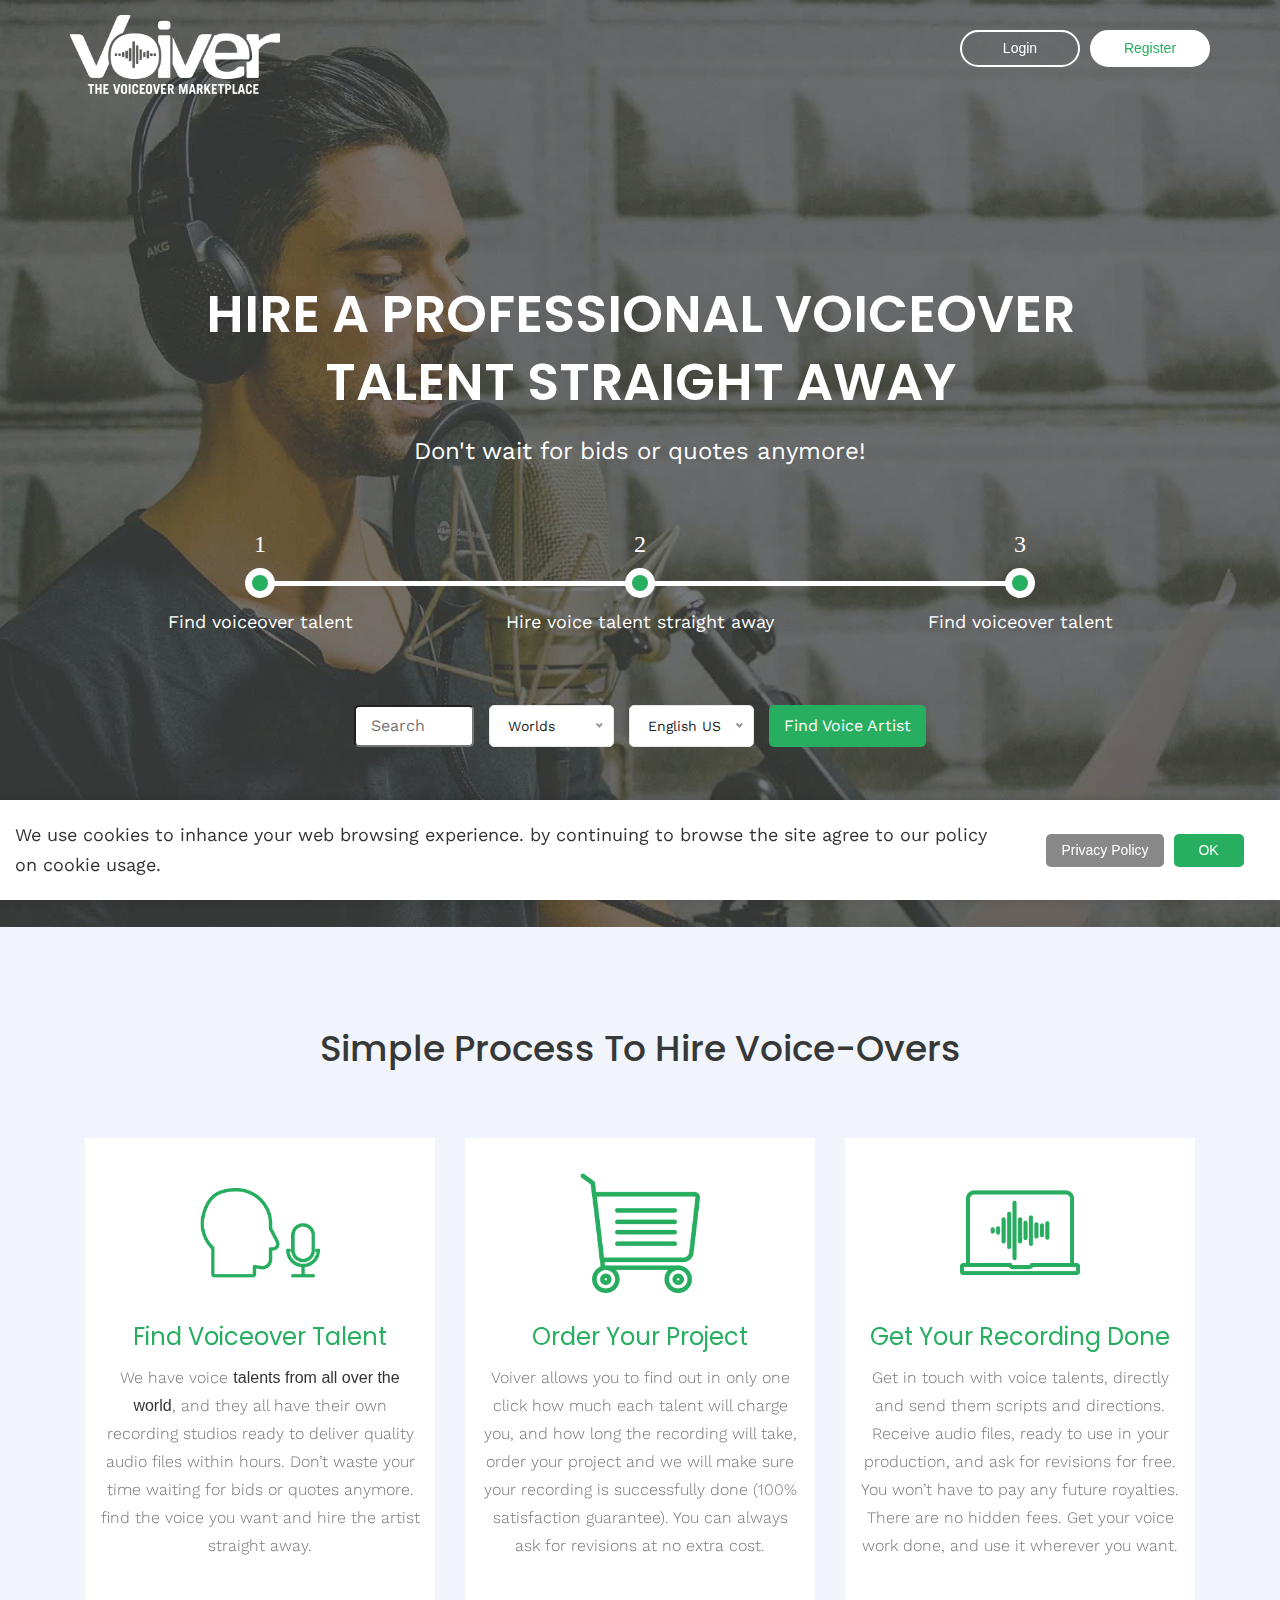
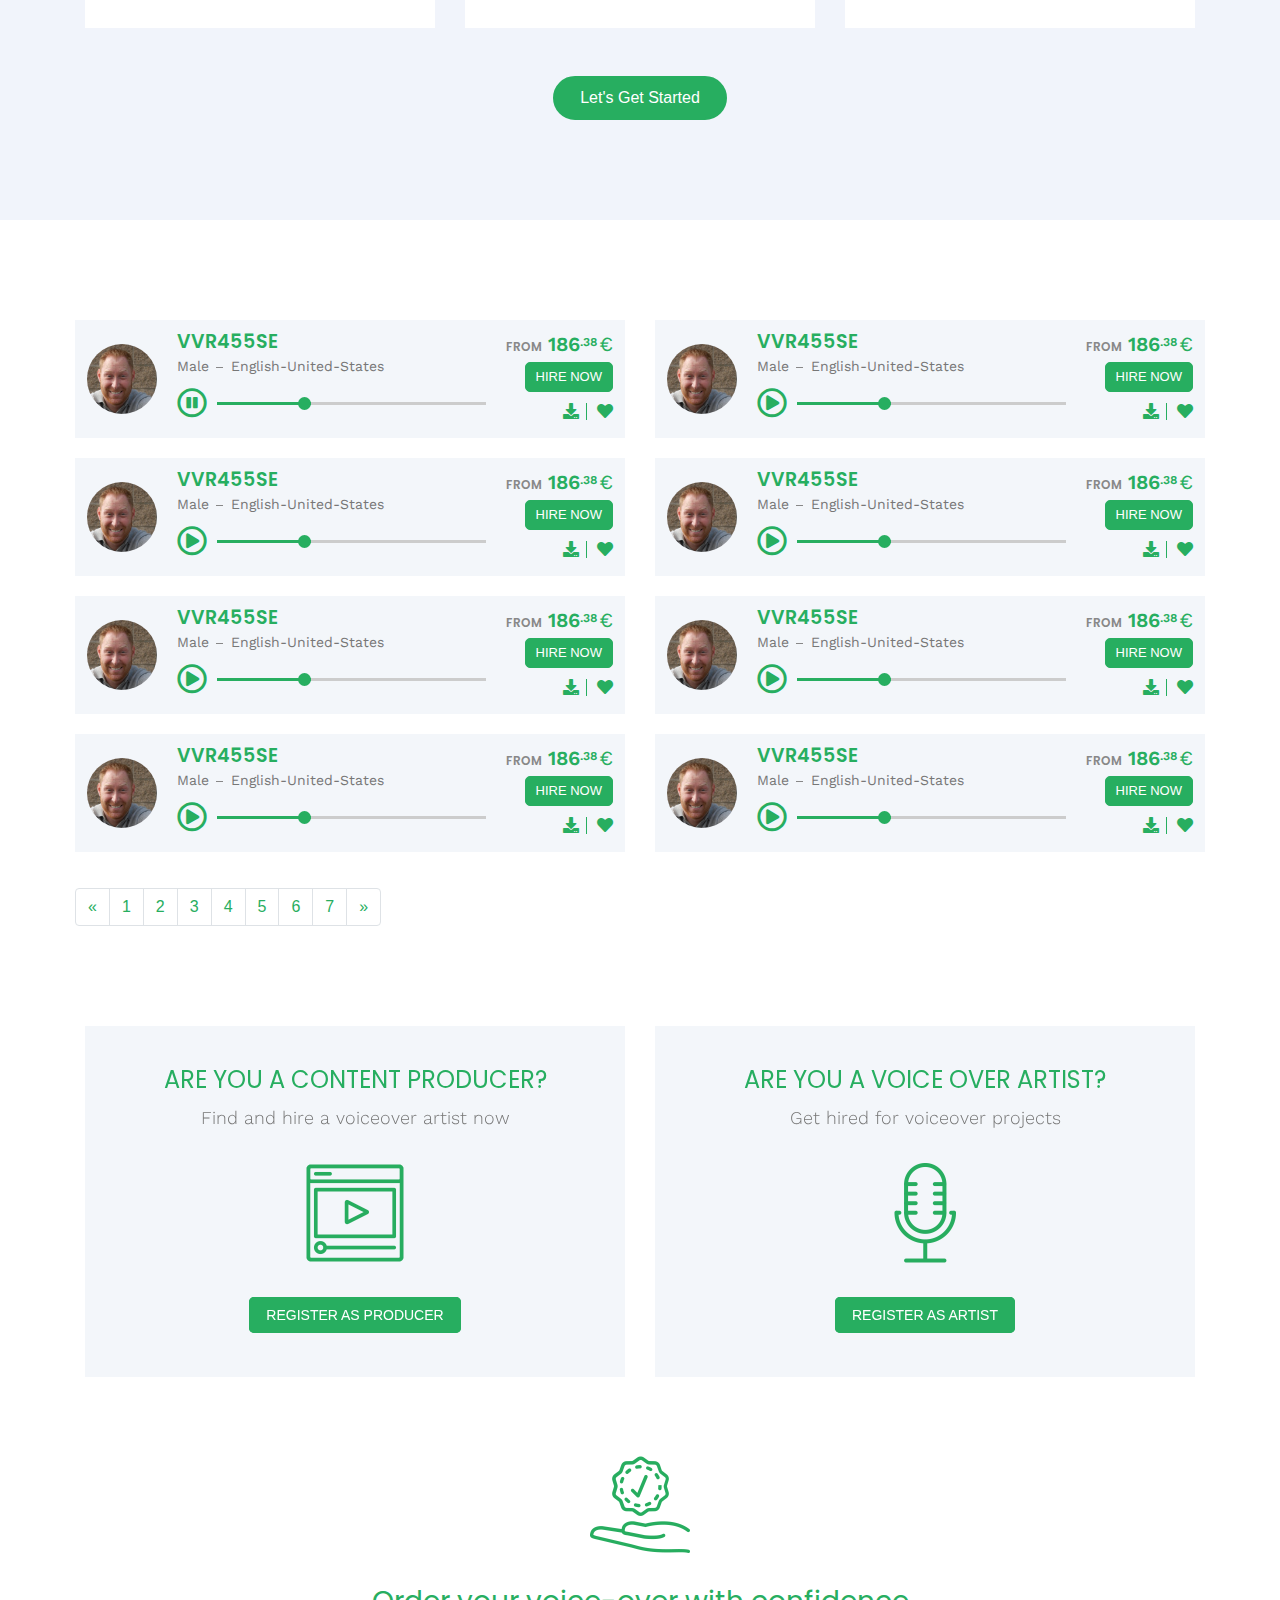
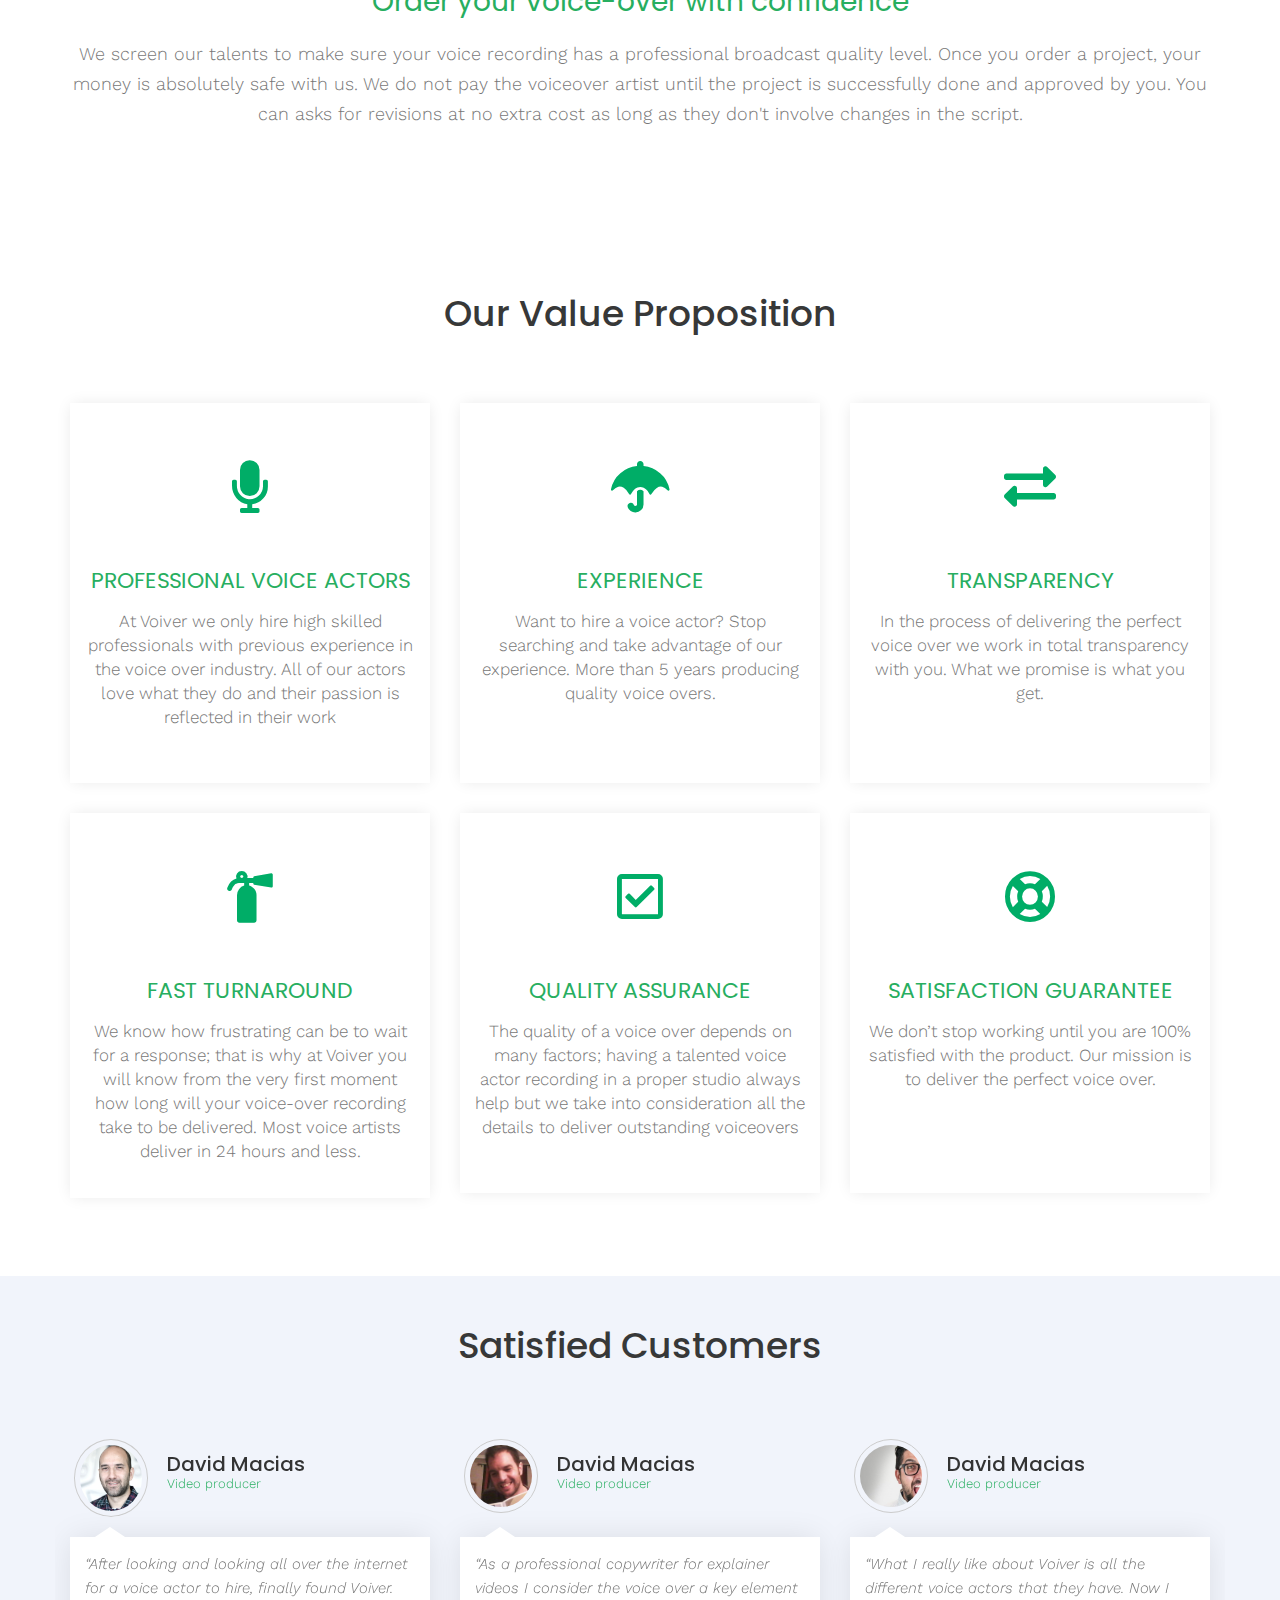
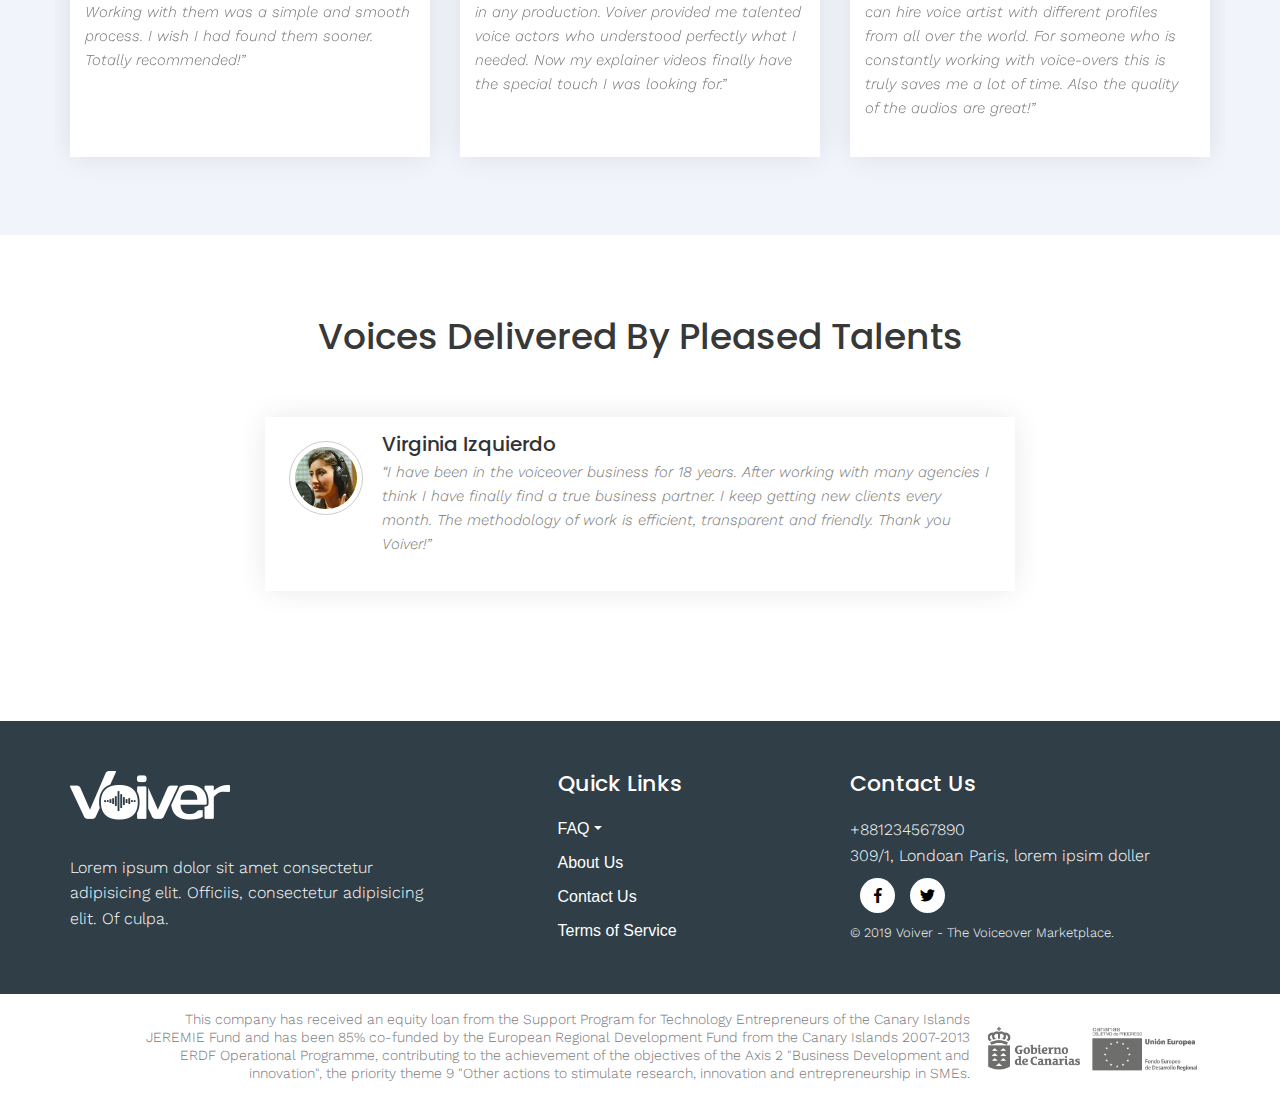
==== commit 81f4cec8: "changed" ====
--- a/index.html
+++ b/index.html
@@ -915,7 +915,6 @@
               <ul class="footer-social-link">
                 <li><a href="#"><i class="fab fa-facebook-f"></i></a></li>
                 <li><a href="#"><i class="fab fa-twitter"></i></a></li>
-                <li><a href="#"><i class="fab fa-instagram"></i></a></li>
               </ul>
               <div class="copyright-text">
                 <p>© 2019 Voiver - The Voiceover Marketplace.</p>
--- a/assets/css/style.css
+++ b/assets/css/style.css
@@ -886,7 +886,7 @@
 .header-logo img.logo {
     position: absolute;
     left: 0;
-    max-width: 180px;
+    max-width: 210px;
 }
 
 img.logo.logo-2 {
@@ -1021,13 +1021,13 @@
 
 /* cookie popup */
 .cookie-text p {
-    font-size: 15px;
+    font-size: 18px;
     color: #333;
 }
 
 .cookie-model {
     background: #ffffff;
-    padding: 11px 15px;
+    padding: 20px 15px;
     width: 100%;
     position: fixed;
     left: 0;
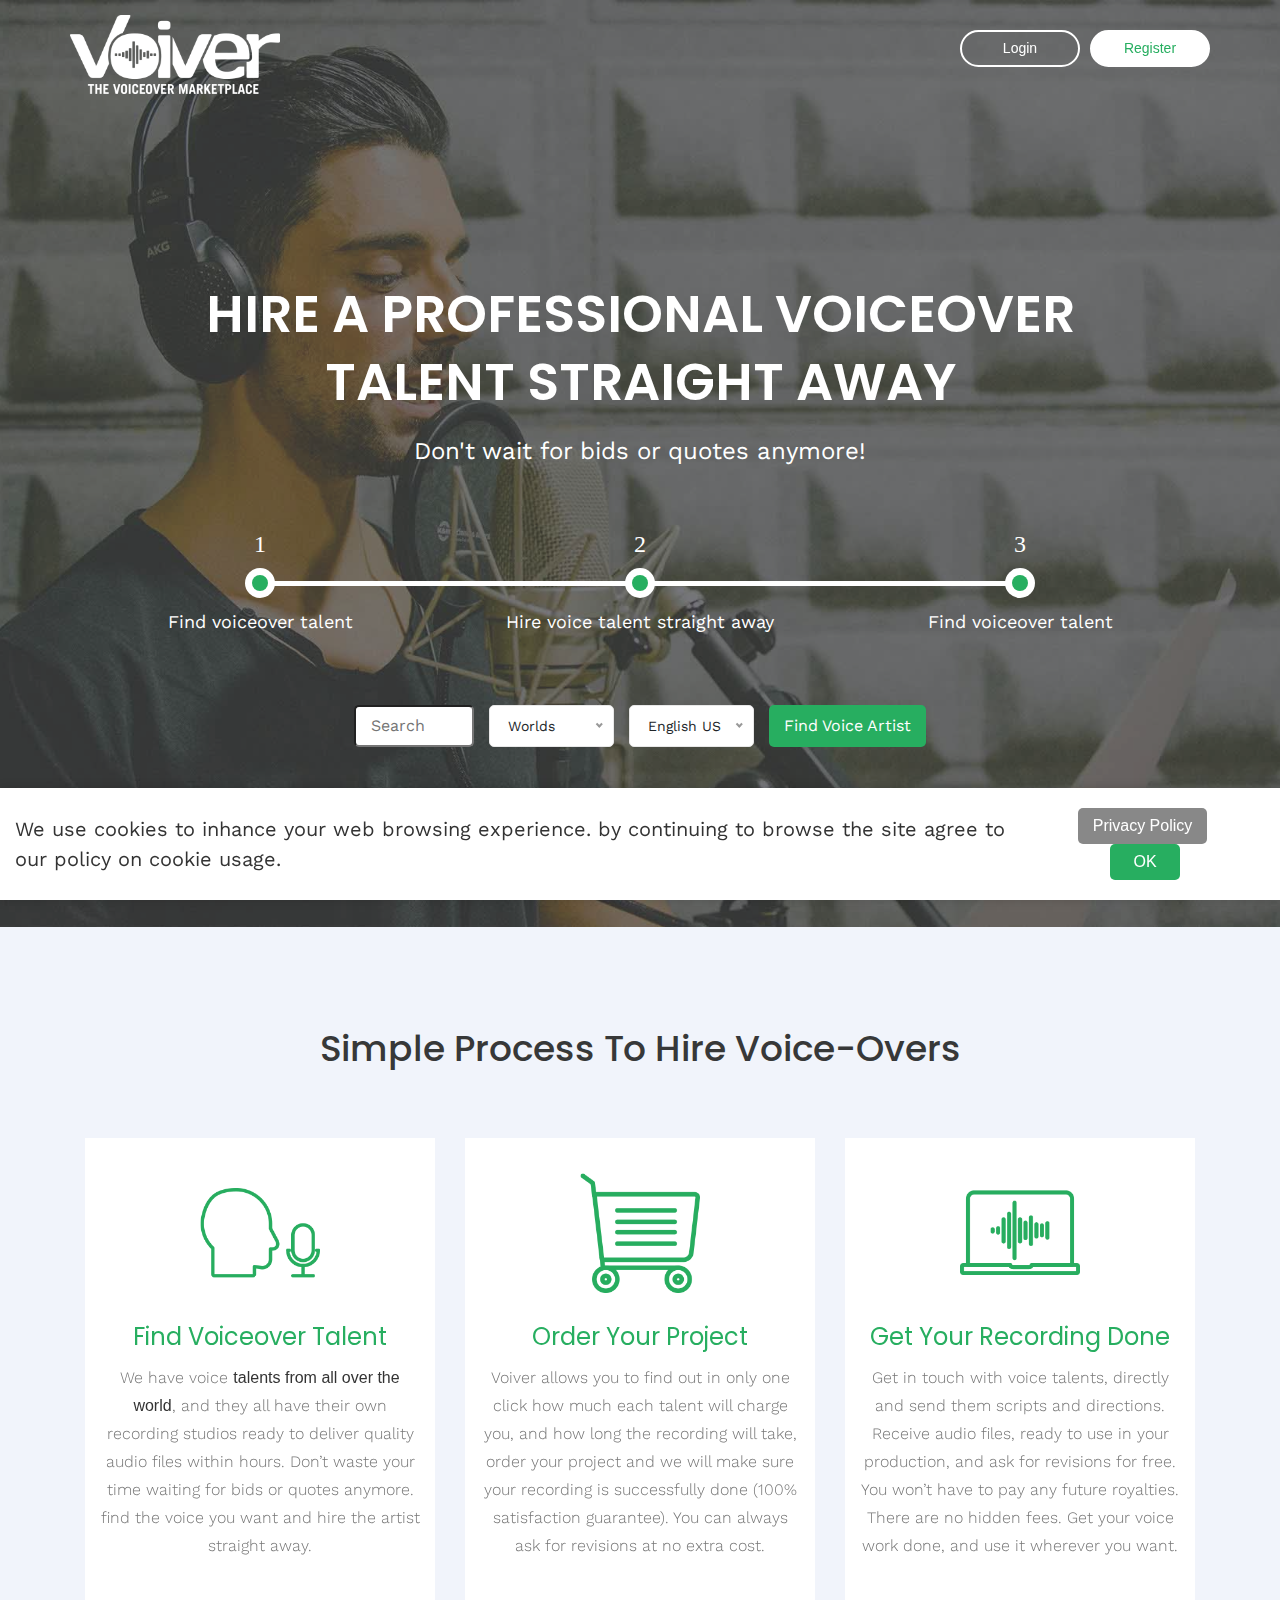
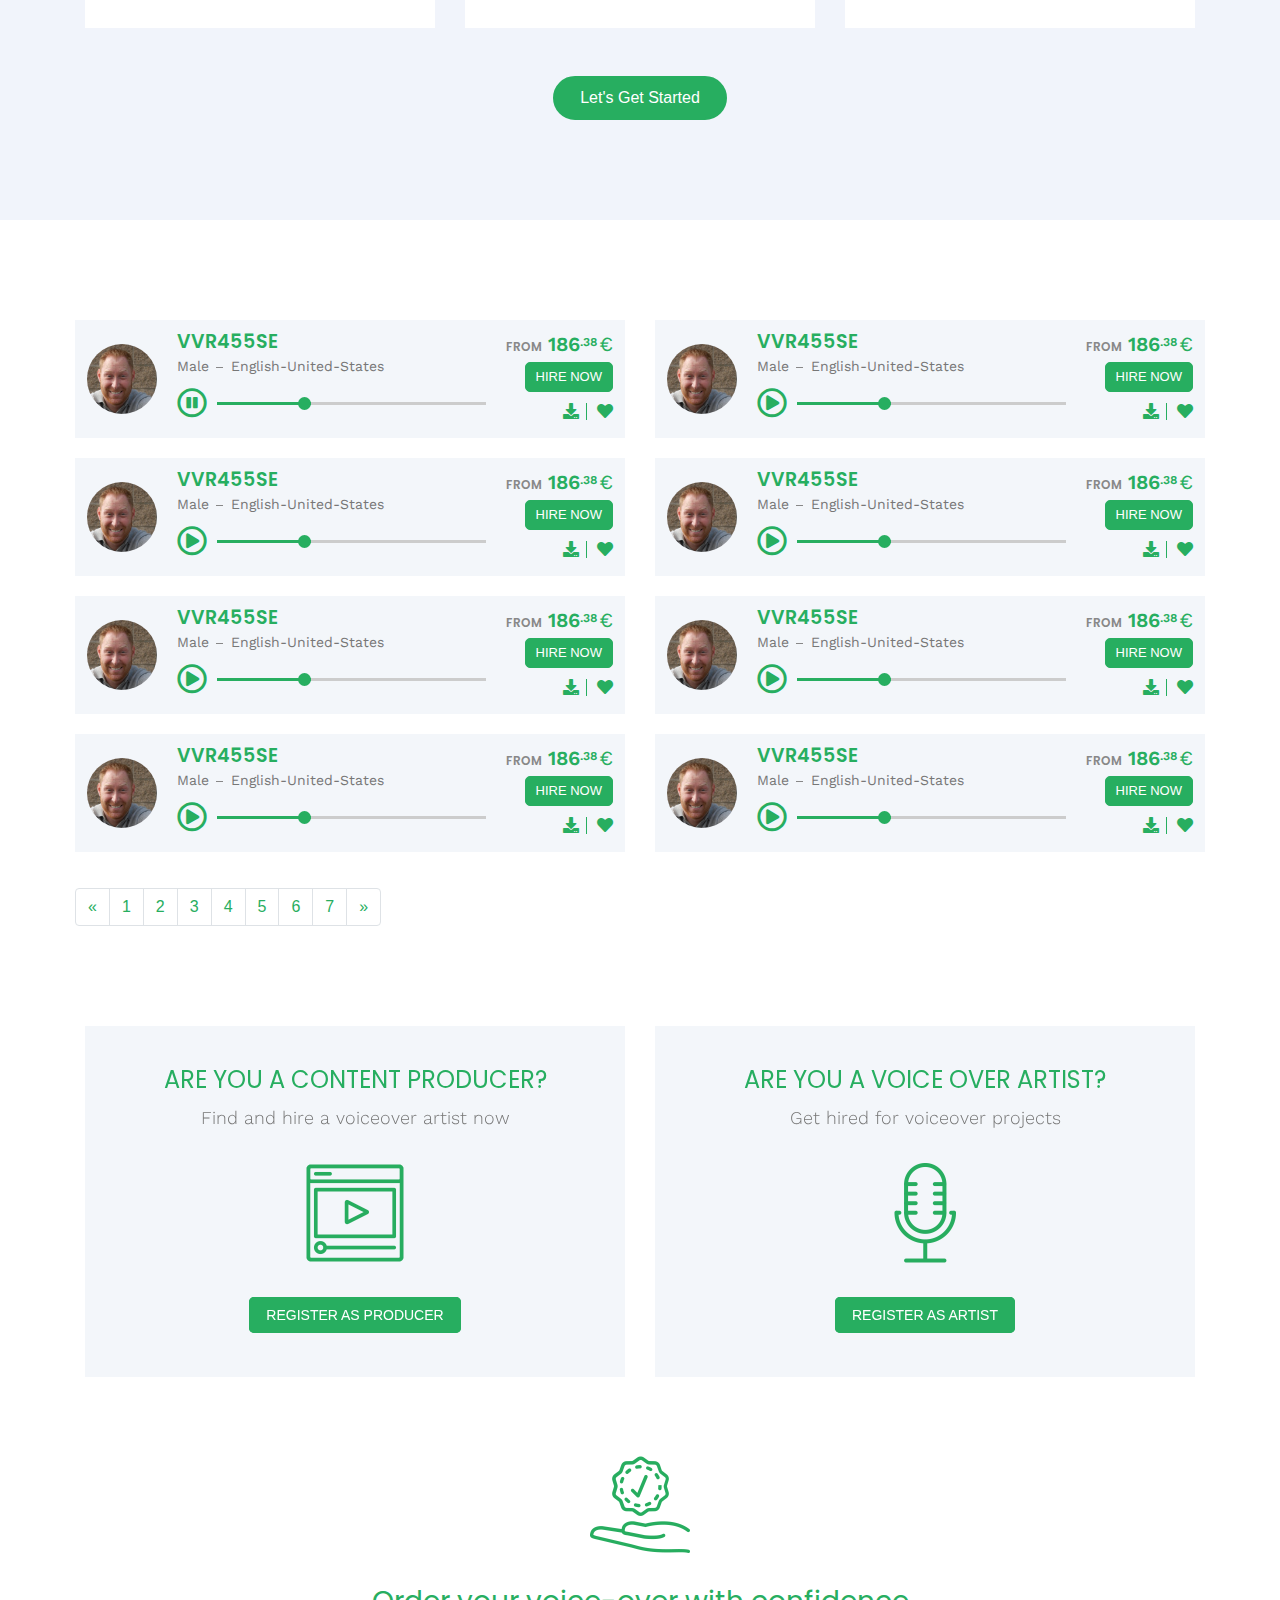
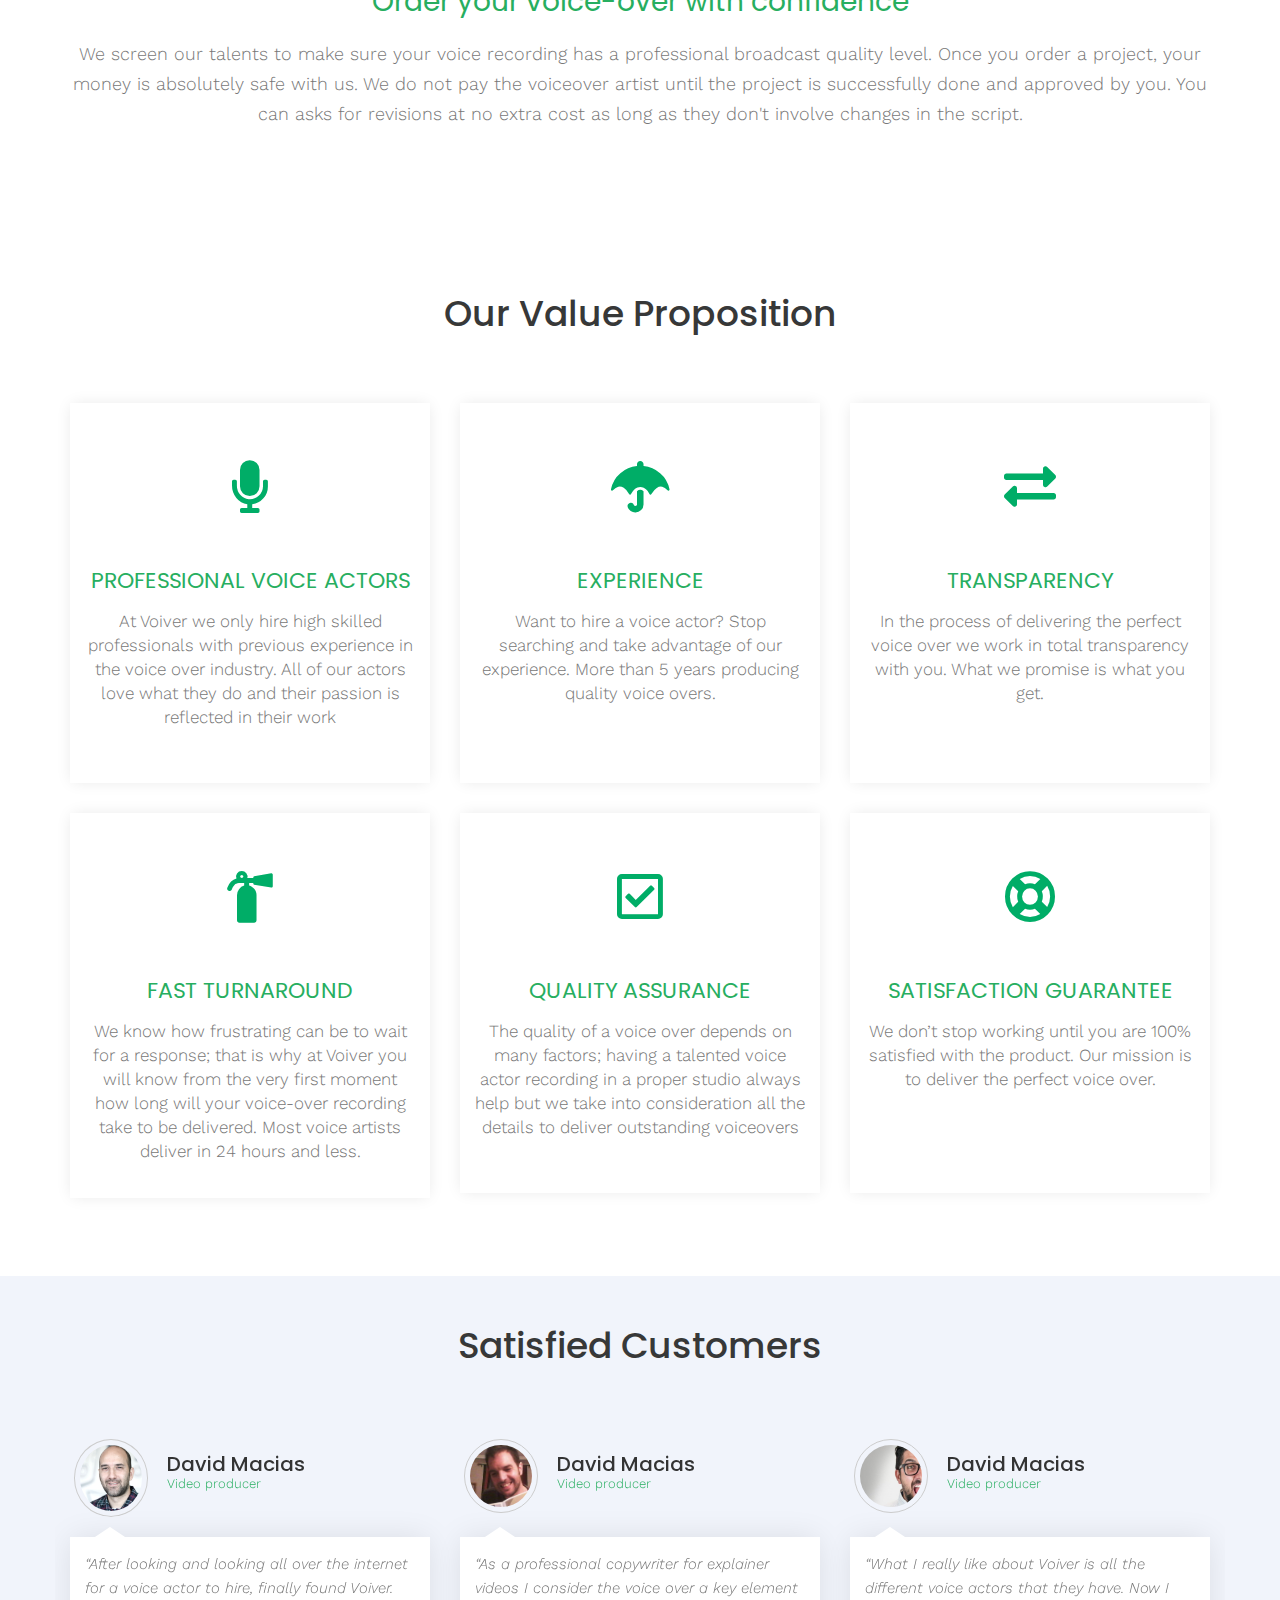
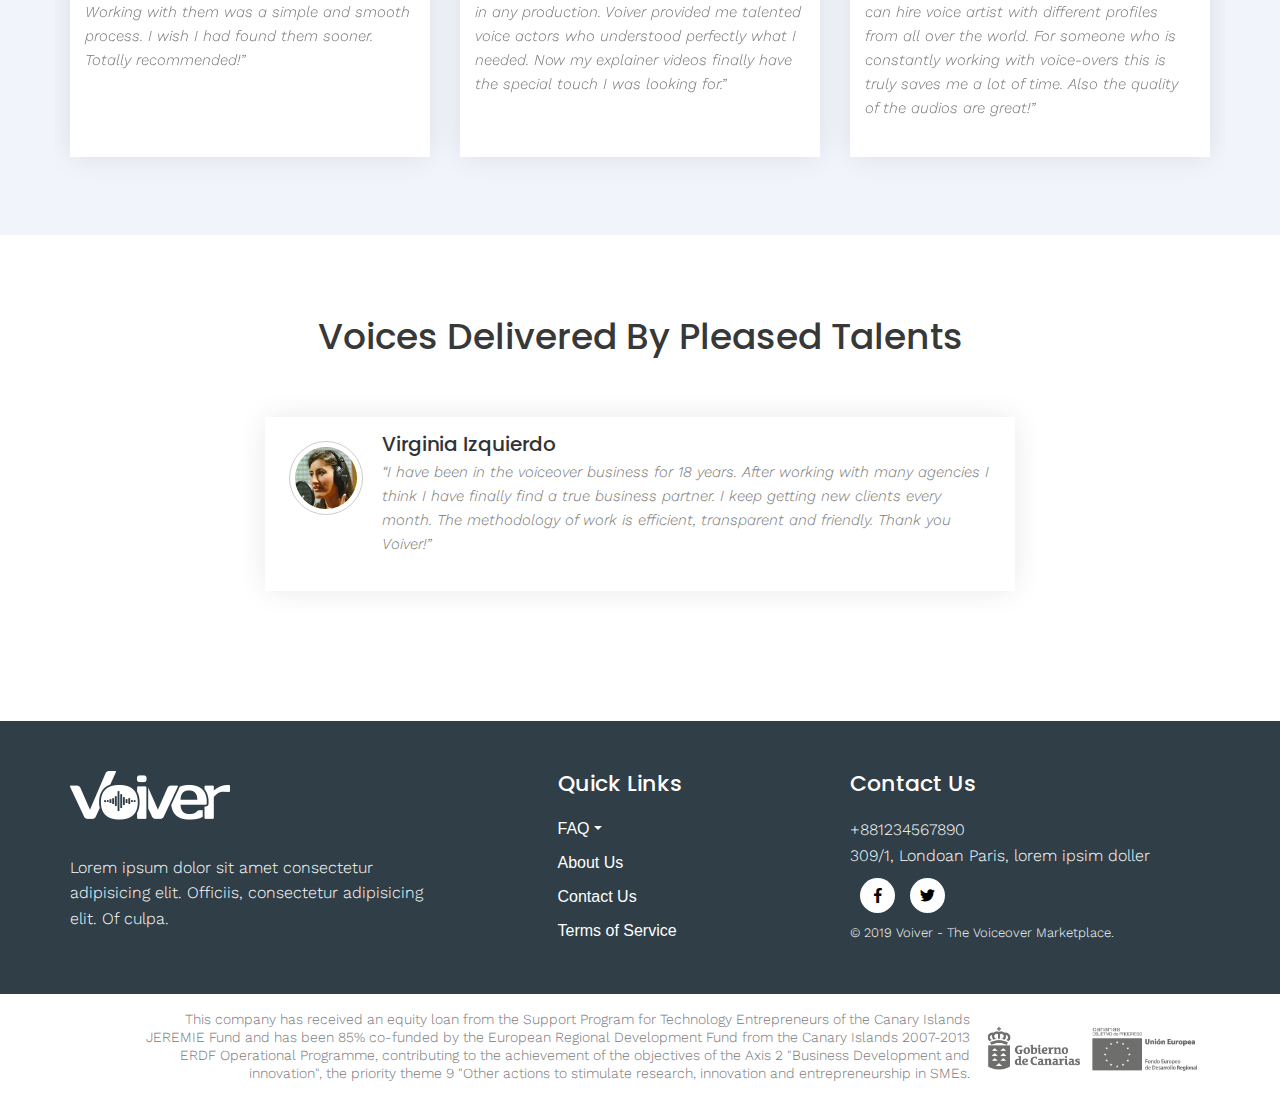
==== commit a8dd5971: "changed" ====
--- a/index.html
+++ b/index.html
@@ -87,9 +87,9 @@
         </div>
         <p>I'm a multimedia content creator or producer and want to find, cast or hire voiceover talents</p>
         <div class="single-input text-left position-relative  ">
-          <input type="checkbox" class="popupformCheckbox" id="termsAndCondition">
-          <label for="termsAndCondition" class="terms">I accept the <a href="#">Terms and Conditions</a> and the <a href="#">Privacy Policy</a></label>
-        </div>
+            <input type="checkbox" class="popupformCheckbox" id="termsAndCondition">
+            <label for="termsAndCondition" class="terms">I accept the <a href="#">Terms and Conditions</a> and the <a href="#">Privacy Policy</a></label>
+          </div>
         <div class="single-input">
           <button type="submit">Register</button>
         </div>
--- a/assets/css/style.css
+++ b/assets/css/style.css
@@ -57,7 +57,6 @@
     font-weight: normal;
     color: #333333;
     margin-top: 0px;
-    font-style: normal;
     font-weight: 400;
     text-transform: normal;
 }
@@ -110,7 +109,16 @@
     font-weight: 500;
 }
 
-/* rsl css */
+/* section title */
+.section-title h2 {
+    font-size: 36px;
+    color: #373838;
+    font-weight: 500;
+    text-transform: capitalize;
+    position: relative;
+    display: inline-block;
+}
+
 /* audio playder */
 .single-audio-player {
     background: #F3F6FA;
@@ -837,14 +845,6 @@
 
 /* Footer Bottom End */
 
-.section-title h2 {
-    font-size: 36px;
-    color: #373838;
-    font-weight: 500;
-    text-transform: capitalize;
-    position: relative;
-    display: inline-block;
-}
 
 .seemore-btn a {
     font-size: 16px;
@@ -1021,7 +1021,7 @@
 
 /* cookie popup */
 .cookie-text p {
-    font-size: 18px;
+    font-size: 20px;
     color: #333;
 }
 
@@ -1052,7 +1052,7 @@
     background: #27ae60;
     border-radius: 5px;
     color: #fff;
-    font-size: 14px;
+    font-size: 16px;
     padding: 6px 15px;
     min-width: 70px;
     text-align: center;
@@ -1325,4 +1325,54 @@
 }
 
 
-/* Modal CSS End */+/* Modal CSS End */
+
+/* register page */
+.register-wrapper{
+    min-height: 100vh;
+    background-image: url('../img/register-bg.jpg');
+    background-size: cover;
+    background-position: center;
+}
+
+.register-thirdparty a {
+    display: block;
+    width: 100%;
+    background-color: #4C69BA;
+    background-image: linear-gradient(#4C69BA, #3B55A0);
+    padding: 8px 15px;
+    border-radius: 5px;
+    margin-bottom: 10px;
+    color: #fff;
+    font-size: 18px;
+    position: relative;
+    transition: 0s;
+}
+
+.register-thirdparty a.with-ggl {
+    background: #DD4B39;
+}
+
+.register-thirdparty a span {
+    display: block;
+    position: absolute;
+    left: 0;
+    top: 0;
+    border-right: 1px solid #979797;
+    height: 100%;
+    width: 30px;
+    padding: 0 15px;
+    padding-top: 8px;
+    text-align: center;
+    padding-right: 30px;
+}
+
+.register-thirdparty {
+    padding: 20px 0;
+}
+
+.register-thirdparty a:hover {background: #5B7BD5;background-image: linear-gradient(#5B7BD5, #4864B1);}
+
+.register-thirdparty a.with-ggl:hover {
+    background: #ef5541;
+}